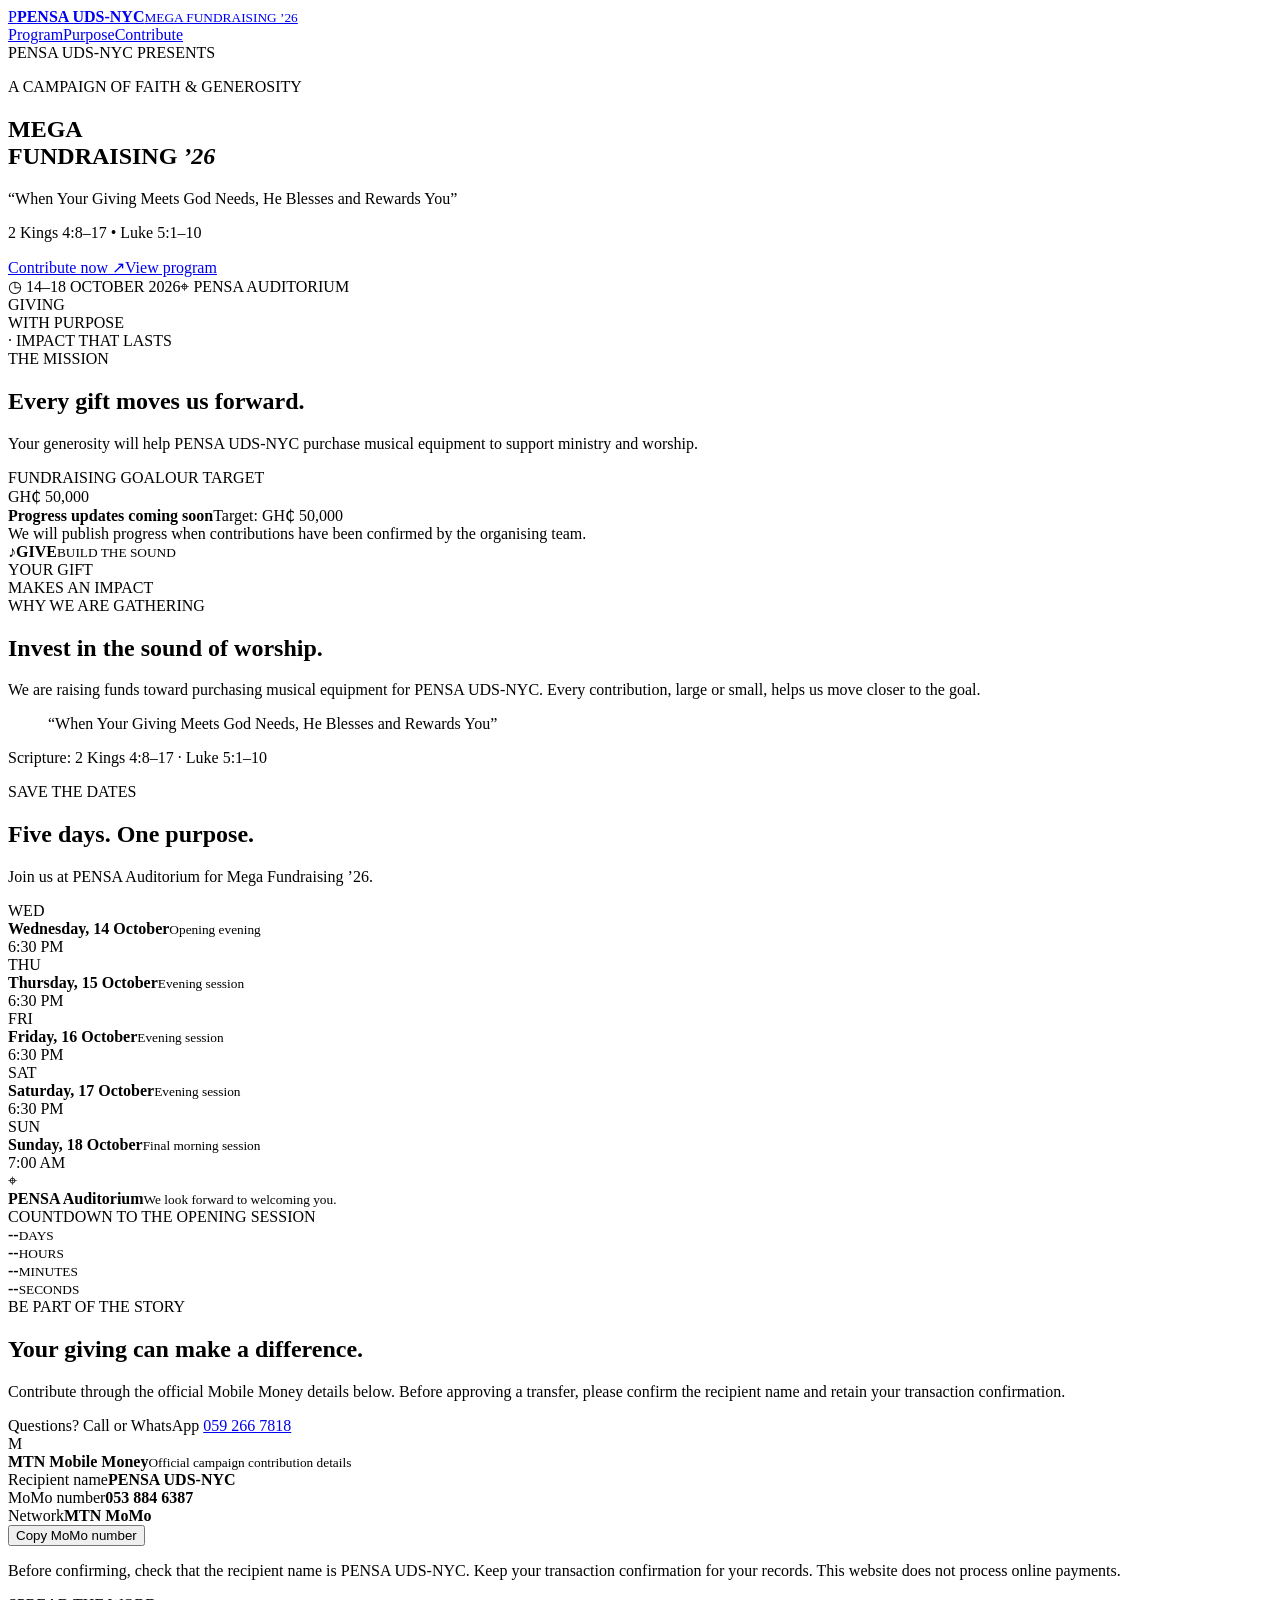
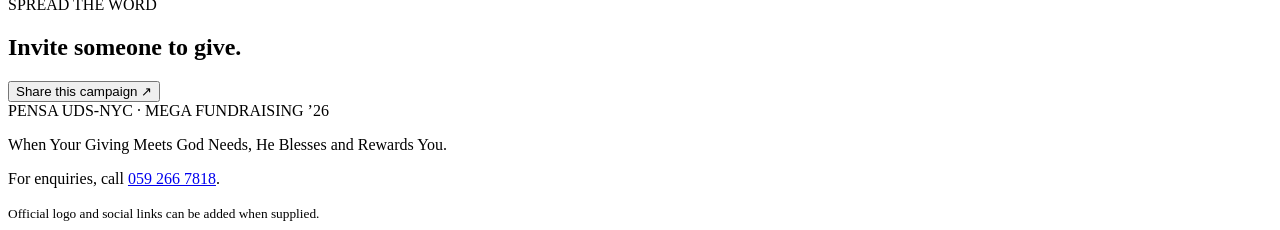
==== index.html @ 6f391c0b "Add files via upload" ====
<!doctype html>
<html lang="en">
<head>
  <meta charset="utf-8">
  <meta name="viewport" content="width=device-width, initial-scale=1">
  <meta name="theme-color" content="#071a36">
  <meta name="description" content="Support PENSA UDS-NYC Mega Fundraising ’26 to help purchase musical equipment. 14–18 October 2026 at PENSA Auditorium.">
  <meta property="og:title" content="Mega Fundraising ’26 | PENSA UDS-NYC">
  <meta property="og:description" content="When Your Giving Meets God Needs, He Blesses and Rewards You.">
  <title>Mega Fundraising ’26 | PENSA UDS-NYC</title>
  <link rel="stylesheet" href="assets/style.css">
  <script defer src="assets/script.js"></script>
</head>
<body>
<header class="site-header">
  <a class="brand" href="#top" aria-label="PENSA UDS-NYC home"><span class="brand-mark">P</span><span><strong>PENSA UDS-NYC</strong><small>MEGA FUNDRAISING ’26</small></span></a>
  <nav aria-label="Main navigation"><a href="#program">Program</a><a href="#purpose">Purpose</a><a class="nav-cta" href="#contribute">Contribute</a></nav>
</header>
<main id="top">
<section class="hero"><div class="hero-glow"></div><div class="hero-content">
  <div class="eyebrow"><span class="pulse"></span> PENSA UDS-NYC PRESENTS</div><p class="overline">A CAMPAIGN OF FAITH &amp; GENEROSITY</p>
  <h1>MEGA<br><span>FUNDRAISING</span> <em>’26</em></h1><div class="gold-rule"></div>
  <p class="theme">“When Your Giving Meets God Needs, He Blesses and Rewards You”</p>
  <p class="scripture">2 Kings 4:8–17 <span>•</span> Luke 5:1–10</p>
  <div class="hero-actions"><a class="btn btn-gold" href="#contribute">Contribute now <span>↗</span></a><a class="btn btn-outline" href="#program">View program</a></div>
  <div class="hero-meta"><span>◷ 14–18 OCTOBER 2026</span><span>⌖ PENSA AUDITORIUM</span></div>
</div><div class="hero-side-note">GIVING<br>WITH PURPOSE<br><span>·</span> IMPACT THAT LASTS</div></section>
<section class="goal-section"><div class="section-heading"><span class="section-kicker">THE MISSION</span><h2>Every gift moves us <span>forward.</span></h2><p>Your generosity will help PENSA UDS-NYC purchase musical equipment to support ministry and worship.</p></div>
<div class="goal-card"><div class="goal-top"><span>FUNDRAISING GOAL</span><span class="goal-badge">OUR TARGET</span></div><div class="goal-number">GH₵ 50,000</div><div class="progress-track"><div class="progress-fill" style="width:0%"></div></div><div class="goal-bottom"><span><strong>Progress updates coming soon</strong></span><span>Target: GH₵ 50,000</span></div><div class="goal-note">We will publish progress when contributions have been confirmed by the organising team.</div></div></section>
<section id="purpose" class="purpose-section"><div class="purpose-art"><div class="art-ring ring-one"></div><div class="art-ring ring-two"></div><div class="art-center"><span>♪</span><strong>GIVE</strong><small>BUILD THE SOUND</small></div><div class="art-caption">YOUR GIFT<br>MAKES AN IMPACT</div></div>
<div class="purpose-copy"><span class="section-kicker">WHY WE ARE GATHERING</span><h2>Invest in the sound of <span>worship.</span></h2><p>We are raising funds toward purchasing musical equipment for PENSA UDS-NYC. Every contribution, large or small, helps us move closer to the goal.</p><blockquote>“When Your Giving Meets God Needs, He Blesses and Rewards You”</blockquote><p class="scripture-dark">Scripture: 2 Kings 4:8–17 · Luke 5:1–10</p></div></section>
<section id="program" class="program-section"><div class="section-heading"><span class="section-kicker">SAVE THE DATES</span><h2>Five days. <span>One purpose.</span></h2><p>Join us at PENSA Auditorium for Mega Fundraising ’26.</p></div>
<div class="schedule">
<article class="schedule-item"><span class="day">WED</span><div><strong>Wednesday, 14 October</strong><small>Opening evening</small></div><time>6:30 PM</time></article>
<article class="schedule-item"><span class="day">THU</span><div><strong>Thursday, 15 October</strong><small>Evening session</small></div><time>6:30 PM</time></article>
<article class="schedule-item"><span class="day">FRI</span><div><strong>Friday, 16 October</strong><small>Evening session</small></div><time>6:30 PM</time></article>
<article class="schedule-item"><span class="day">SAT</span><div><strong>Saturday, 17 October</strong><small>Evening session</small></div><time>6:30 PM</time></article>
<article class="schedule-item sunday"><span class="day">SUN</span><div><strong>Sunday, 18 October</strong><small>Final morning session</small></div><time>7:00 AM</time></article></div>
<div class="venue-line"><span>⌖</span><div><strong>PENSA Auditorium</strong><small>We look forward to welcoming you.</small></div></div>
<div class="countdown" data-event="2026-10-14T18:30:00+00:00"><span class="countdown-label">COUNTDOWN TO THE OPENING SESSION</span><div class="countdown-grid"><div><strong data-days>--</strong><small>DAYS</small></div><div><strong data-hours>--</strong><small>HOURS</small></div><div><strong data-minutes>--</strong><small>MINUTES</small></div><div><strong data-seconds>--</strong><small>SECONDS</small></div></div></div>
</section>
<section id="contribute" class="contribute-section"><div class="contribute-copy"><span class="section-kicker">BE PART OF THE STORY</span><h2>Your giving can make <span>a difference.</span></h2><p>Contribute through the official Mobile Money details below. Before approving a transfer, please confirm the recipient name and retain your transaction confirmation.</p><div class="contact-chip">Questions? Call or WhatsApp <a href="https://wa.me/233592667818">059 266 7818</a></div></div>
<div class="momo-card"><div class="momo-head"><span class="momo-icon">M</span><div><strong>MTN Mobile Money</strong><small>Official campaign contribution details</small></div></div><div class="momo-row"><span>Recipient name</span><strong>PENSA UDS-NYC</strong></div><div class="momo-row"><span>MoMo number</span><strong class="momo-number">053 884 6387</strong></div><div class="momo-row"><span>Network</span><strong>MTN MoMo</strong></div><button class="btn btn-gold copy-number" data-copy="0538846387">Copy MoMo number</button><p class="momo-warning">Before confirming, check that the recipient name is PENSA UDS-NYC. Keep your transaction confirmation for your records. This website does not process online payments.</p></div></section>
<section class="share-section"><div><span class="section-kicker">SPREAD THE WORD</span><h2>Invite someone to <span>give.</span></h2></div><button class="btn btn-outline share-button" data-share>Share this campaign ↗</button></section>
</main>
<footer class="site-footer"><div class="footer-brand">PENSA UDS-NYC <span>·</span> MEGA FUNDRAISING ’26</div><p>When Your Giving Meets God Needs, He Blesses and Rewards You.</p><p class="footer-small">For enquiries, call <a href="tel:+233592667818">059 266 7818</a>.</p><small class="footer-note">Official logo and social links can be added when supplied.</small></footer>
</body></html>
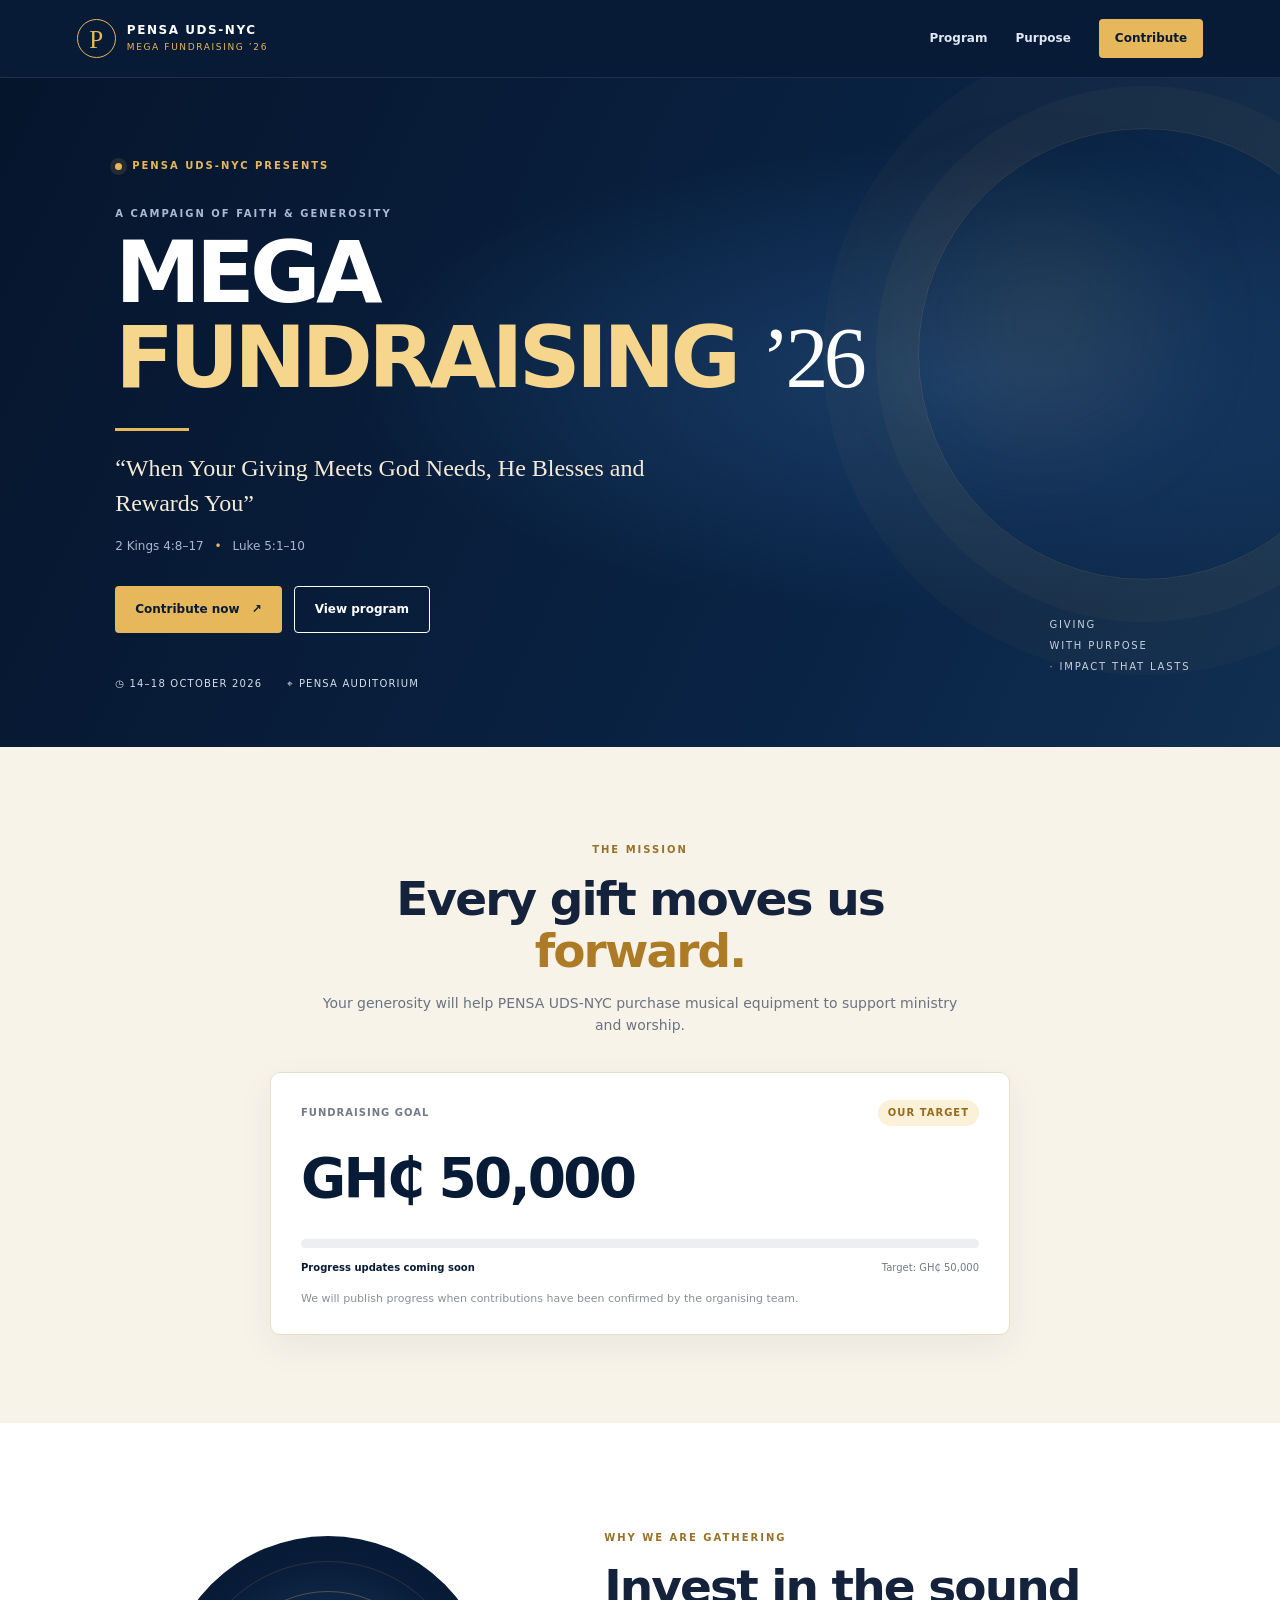
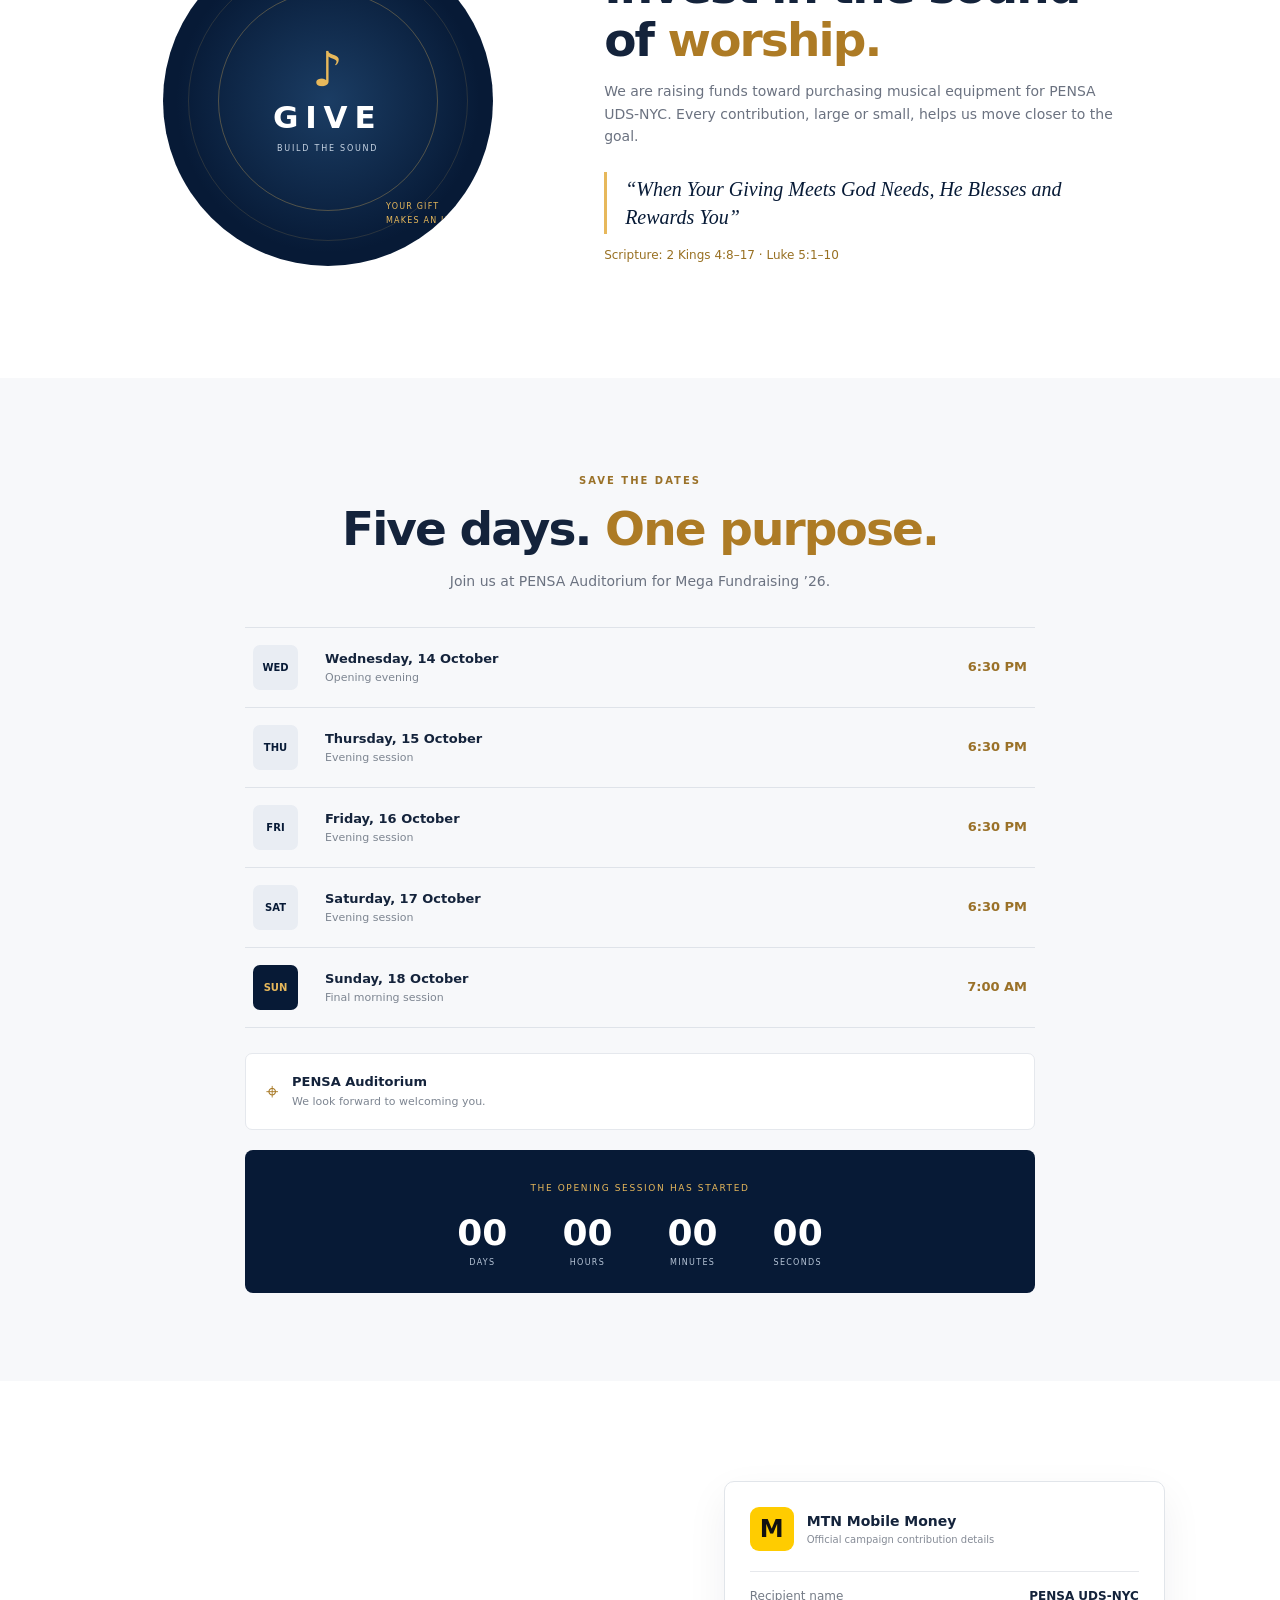
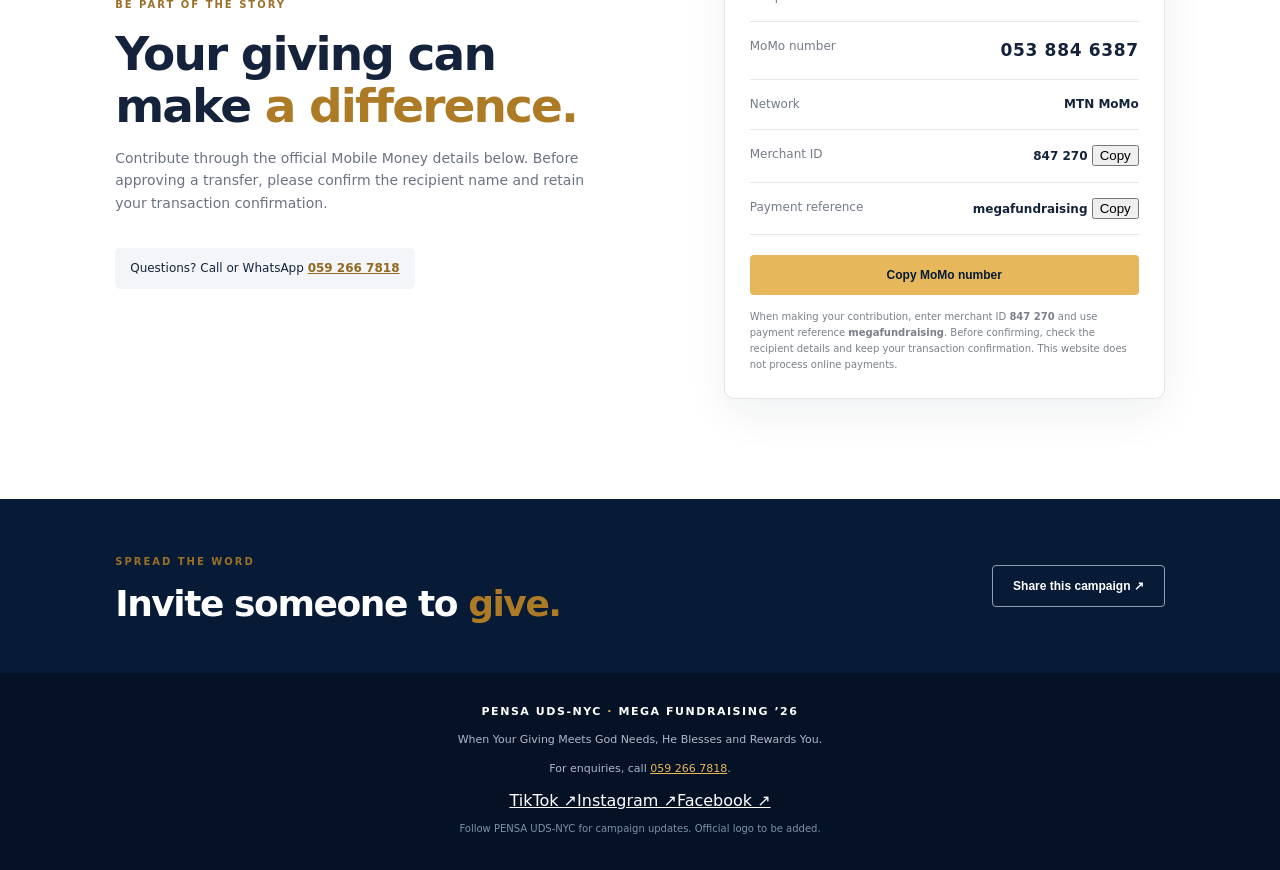
==== commit 8e0d19a0: "Duplicate footer section in index.html" ====
--- a/index.html
+++ b/index.html
@@ -40,8 +40,8 @@
 <div class="countdown" data-event="2026-10-14T18:30:00+00:00"><span class="countdown-label">COUNTDOWN TO THE OPENING SESSION</span><div class="countdown-grid"><div><strong data-days>--</strong><small>DAYS</small></div><div><strong data-hours>--</strong><small>HOURS</small></div><div><strong data-minutes>--</strong><small>MINUTES</small></div><div><strong data-seconds>--</strong><small>SECONDS</small></div></div></div>
 </section>
 <section id="contribute" class="contribute-section"><div class="contribute-copy"><span class="section-kicker">BE PART OF THE STORY</span><h2>Your giving can make <span>a difference.</span></h2><p>Contribute through the official Mobile Money details below. Before approving a transfer, please confirm the recipient name and retain your transaction confirmation.</p><div class="contact-chip">Questions? Call or WhatsApp <a href="https://wa.me/233592667818">059 266 7818</a></div></div>
-<div class="momo-card"><div class="momo-head"><span class="momo-icon">M</span><div><strong>MTN Mobile Money</strong><small>Official campaign contribution details</small></div></div><div class="momo-row"><span>Recipient name</span><strong>PENSA UDS-NYC</strong></div><div class="momo-row"><span>MoMo number</span><strong class="momo-number">053 884 6387</strong></div><div class="momo-row"><span>Network</span><strong>MTN MoMo</strong></div><button class="btn btn-gold copy-number" data-copy="0538846387">Copy MoMo number</button><p class="momo-warning">Before confirming, check that the recipient name is PENSA UDS-NYC. Keep your transaction confirmation for your records. This website does not process online payments.</p></div></section>
+<div class="momo-card"><div class="momo-head"><span class="momo-icon">M</span><div><strong>MTN Mobile Money</strong><small>Official campaign contribution details</small></div></div><div class="momo-row"><span>Recipient name</span><strong>PENSA UDS-NYC</strong></div><div class="momo-row"><span>MoMo number</span><strong class="momo-number">053 884 6387</strong></div><div class="momo-row"><span>Network</span><strong>MTN MoMo</strong></div><div class="momo-row copy-detail-row"><span>Merchant ID</span><strong>847 270 <button class="copy-detail" type="button" data-copy="847270" aria-label="Copy merchant ID">Copy</button></strong></div><div class="momo-row copy-detail-row"><span>Payment reference</span><strong>megafundraising <button class="copy-detail" type="button" data-copy="megafundraising" aria-label="Copy payment reference">Copy</button></strong></div><button class="btn btn-gold copy-number" data-copy="0538846387">Copy MoMo number</button><p class="momo-warning">When making your contribution, enter merchant ID <strong>847 270</strong> and use payment reference <strong>megafundraising</strong>. Before confirming, check the recipient details and keep your transaction confirmation. This website does not process online payments.</p></div></section>
 <section class="share-section"><div><span class="section-kicker">SPREAD THE WORD</span><h2>Invite someone to <span>give.</span></h2></div><button class="btn btn-outline share-button" data-share>Share this campaign ↗</button></section>
 </main>
-<footer class="site-footer"><div class="footer-brand">PENSA UDS-NYC <span>·</span> MEGA FUNDRAISING ’26</div><p>When Your Giving Meets God Needs, He Blesses and Rewards You.</p><p class="footer-small">For enquiries, call <a href="tel:+233592667818">059 266 7818</a>.</p><small class="footer-note">Official logo and social links can be added when supplied.</small></footer>
+<footer class="site-footer"><div class="footer-brand">PENSA UDS-NYC <span>·</span> MEGA FUNDRAISING ’26</div><p>When Your Giving Meets God Needs, He Blesses and Rewards You.</p><p class="footer-small">For enquiries, call <a href="tel:+233592667818">059 266 7818</a>.</p><div class="social-links" aria-label="PENSA UDS-NYC social media"><a href="https://www.tiktok.com/@pensa_uds_nyc?is_from_webapp=1&amp;sender_device=pc" target="_blank" rel="noopener noreferrer">TikTok ↗</a><a href="https://www.instagram.com/pensa_uds_nyc/?hl=en" target="_blank" rel="noopener noreferrer">Instagram ↗</a><a href="https://web.facebook.com/?_rdc=1&amp;_rdr#" target="_blank" rel="noopener noreferrer">Facebook ↗</a></div><small class="footer-note">Follow PENSA UDS-NYC for campaign updates. Official logo to be added.</small></footer>
 </body></html>
--- a/assets/style.css
+++ b/assets/style.css
@@ -0,0 +1 @@
+:root{--navy:#071a36;--navy2:#0b2850;--gold:#e7b85b;--gold2:#f6d58c;--cream:#f7f3e9;--ink:#14233b;--muted:#667085;--line:#e6e8ec;--white:#fff}*{box-sizing:border-box}html{scroll-behavior:smooth;scroll-padding-top:90px}body{margin:0;background:#fff;color:var(--ink);font-family:Inter,ui-sans-serif,system-ui,-apple-system,BlinkMacSystemFont,"Segoe UI",sans-serif;line-height:1.6}a{color:inherit}.site-header{height:78px;display:flex;align-items:center;justify-content:space-between;padding:0 clamp(20px,6vw,88px);background:var(--navy);color:#fff;position:sticky;top:0;z-index:10;border-bottom:1px solid #ffffff19}.brand{display:flex;align-items:center;gap:11px;text-decoration:none}.brand-mark{width:39px;height:39px;border:1px solid var(--gold);border-radius:50%;display:grid;place-items:center;color:var(--gold);font-family:Georgia,serif;font-size:25px}.brand strong,.brand small{display:block;line-height:1.25}.brand strong{font-size:12px;letter-spacing:.13em}.brand small{font-size:9px;color:var(--gold);letter-spacing:.18em;margin-top:4px}.site-header nav{display:flex;gap:28px;align-items:center;font-size:12px;font-weight:700}.site-header nav a{text-decoration:none;color:#dfe7f3}.site-header nav a:hover{color:var(--gold)}.site-header .nav-cta{background:var(--gold);color:var(--navy);padding:10px 16px;border-radius:4px}.hero{position:relative;overflow:hidden;min-height:600px;background:radial-gradient(ellipse at 75% 45%,#193d67 0%,transparent 45%),linear-gradient(115deg,#06152c,#0a2446 70%,#102f51);color:#fff;padding:80px clamp(22px,9vw,135px) 55px;display:flex;align-items:center}.hero:after{content:"";position:absolute;right:-90px;top:50px;width:450px;height:450px;border:1px solid #e7b85b27;border-radius:50%;box-shadow:0 0 0 42px #e7b85b09,0 0 0 95px #e7b85b07;pointer-events:none}.hero-glow{position:absolute;right:10%;top:20%;width:220px;height:220px;background:#d5a34d17;filter:blur(60px);border-radius:50%}.hero-content{max-width:750px;position:relative;z-index:1}.eyebrow,.overline,.section-kicker{font-size:10px;letter-spacing:.2em;font-weight:800}.eyebrow{color:var(--gold);display:flex;align-items:center;gap:10px}.pulse{width:7px;height:7px;border-radius:50%;background:var(--gold);box-shadow:0 0 0 5px #e7b85b20}.overline{color:#a9bbd2;margin:32px 0 8px}.hero h1{font-size:clamp(42px,7vw,86px);line-height:.99;letter-spacing:-.055em;margin:0;font-weight:900}.hero h1 span{color:var(--gold2)}.hero h1 em{font-style:normal;font-family:Georgia,serif;font-weight:400;color:#fff}.gold-rule{height:3px;width:74px;background:var(--gold);margin:27px 0 20px}.theme{max-width:610px;font-family:Georgia,serif;font-size:clamp(18px,2.2vw,24px);line-height:1.45;color:#f4ead5;margin:0}.scripture{color:#a8b8cd;font-size:12px;margin:16px 0 0}.scripture span{color:var(--gold);padding:0 7px}.hero-actions{display:flex;gap:12px;margin-top:30px;flex-wrap:wrap}.btn{border:0;display:inline-flex;justify-content:center;align-items:center;gap:12px;text-decoration:none;padding:13px 20px;border-radius:4px;font-weight:800;font-size:12px;cursor:pointer;transition:transform .2s,background .2s}.btn:hover{transform:translateY(-2px)}.btn-gold{background:var(--gold);color:var(--navy)}.btn-gold:hover{background:var(--gold2)}.btn-outline{background:transparent;color:inherit;border:1px solid currentColor}.hero-meta{display:flex;gap:25px;flex-wrap:wrap;margin-top:43px;font-size:10px;letter-spacing:.12em;color:#d5deea}.hero-side-note{position:absolute;right:7%;bottom:70px;z-index:1;font-size:10px;letter-spacing:.18em;line-height:2.1;color:#c8d2df}.hero-side-note span{color:var(--gold)}.goal-section,.program-section{padding:88px clamp(22px,9vw,135px);background:var(--cream)}.section-heading{text-align:center;max-width:640px;margin:0 auto 35px}.section-kicker{color:#9a7128}.section-heading h2,.purpose-copy h2,.contribute-copy h2,.share-section h2{font-size:clamp(30px,4vw,47px);line-height:1.12;letter-spacing:-.04em;margin:12px 0}.section-heading h2 span,.purpose-copy h2 span,.contribute-copy h2 span,.share-section h2 span{color:#ad7b25}.section-heading p,.purpose-copy p,.contribute-copy p{color:#6b7280;font-size:14px}.goal-card{max-width:740px;margin:auto;background:#fff;border:1px solid #e8dfcb;border-radius:10px;padding:27px 30px;box-shadow:0 12px 35px #192b4610}.goal-top,.goal-bottom{display:flex;align-items:center;justify-content:space-between;gap:10px;font-size:10px;font-weight:800;letter-spacing:.1em;color:#747b86}.goal-badge{background:#fbf1d9;color:#956b1e;border-radius:30px;padding:5px 10px}.goal-number{font-size:clamp(35px,5vw,55px);font-weight:900;letter-spacing:-.05em;color:var(--navy);margin:8px 0 17px}.progress-track{height:9px;background:#edeef1;border-radius:20px;overflow:hidden}.progress-fill{height:100%;background:linear-gradient(90deg,#b17d28,#f0cb78);border-radius:20px}.goal-bottom{margin-top:12px;letter-spacing:0;font-weight:500}.goal-bottom strong{color:var(--navy)}.goal-note{font-size:11px;color:#8a8f98;margin-top:14px}.purpose-section{padding:100px clamp(22px,12vw,170px);display:grid;grid-template-columns:minmax(230px,.8fr) 1.2fr;gap:clamp(45px,8vw,120px);align-items:center}.purpose-art{height:330px;max-width:330px;width:100%;margin:auto;position:relative;border-radius:50%;background:radial-gradient(circle,#1b3d64,#071a36 65%);display:grid;place-items:center;color:#fff;overflow:hidden}.art-ring{position:absolute;border:1px solid #e7b85b50;border-radius:50%;width:220px;height:220px}.ring-two{width:280px;height:280px;border-color:#e7b85b25}.art-center{display:flex;align-items:center;flex-direction:column;z-index:1}.art-center span{font-size:48px;color:var(--gold);line-height:1}.art-center strong{font-size:31px;letter-spacing:.22em}.art-center small{font-size:8px;letter-spacing:.22em;color:#c8d5e4}.art-caption{position:absolute;right:15px;bottom:37px;font-size:8px;letter-spacing:.15em;line-height:1.8;color:var(--gold)}.purpose-copy blockquote{margin:25px 0 10px;border-left:3px solid var(--gold);padding:3px 0 3px 18px;font:italic 20px/1.4 Georgia,serif;color:var(--navy)}.scripture-dark{font-size:12px!important;color:#987022!important}.program-section{background:#f7f8fa}.schedule{max-width:790px;margin:auto;border-top:1px solid #dfe3e9}.schedule-item{display:grid;grid-template-columns:55px 1fr auto;gap:17px;align-items:center;padding:17px 8px;border-bottom:1px solid #dfe3e9}.day{display:grid;place-items:center;width:45px;height:45px;border-radius:7px;background:#e9edf3;color:var(--navy);font-size:10px;font-weight:900}.schedule-item strong,.schedule-item small{display:block}.schedule-item strong{font-size:13px}.schedule-item small{font-size:11px;color:#7d8591}.schedule-item time{font-size:13px;font-weight:800;color:#9a7128}.schedule-item.sunday .day{background:var(--navy);color:var(--gold)}.venue-line{max-width:790px;margin:25px auto 0;padding:18px 20px;background:#fff;border:1px solid #e5e8ed;border-radius:7px;display:flex;align-items:center;gap:14px}.venue-line>span{font-size:22px;color:#a77824}.venue-line strong,.venue-line small{display:block}.venue-line strong{font-size:13px}.venue-line small{font-size:11px;color:#7d8591}.countdown{max-width:790px;margin:20px auto 0;background:var(--navy);color:#fff;border-radius:8px;padding:23px;text-align:center}.countdown>span{font-size:9px;letter-spacing:.18em;color:var(--gold)}.countdown-grid{display:flex;justify-content:center;gap:clamp(16px,5vw,55px);margin-top:12px}.countdown-grid div{display:flex;flex-direction:column}.countdown-grid strong{font-size:clamp(23px,4vw,36px);line-height:1.3;font-variant-numeric:tabular-nums}.countdown-grid small{font-size:8px;letter-spacing:.16em;color:#b6c4d6}.contribute-section{padding:100px clamp(22px,9vw,135px);display:grid;grid-template-columns:1fr minmax(290px,.85fr);gap:clamp(35px,7vw,100px);align-items:center}.contribute-copy{max-width:500px}.contact-chip{display:inline-block;margin-top:20px;background:#f3f5f8;padding:11px 15px;border-radius:5px;font-size:12px}.contact-chip a{font-weight:800;color:#92691f}.momo-card{border:1px solid #e1e5ea;border-radius:10px;padding:25px;background:#fff;box-shadow:0 15px 40px #0d1e3510}.momo-head{display:flex;align-items:center;gap:13px;padding-bottom:20px;border-bottom:1px solid var(--line)}.momo-icon{width:44px;height:44px;border-radius:9px;background:#ffcc00;color:#111;display:grid;place-items:center;font-weight:900;font-size:24px}.momo-head strong,.momo-head small{display:block}.momo-head strong{font-size:14px}.momo-head small{font-size:10px;color:#858b96}.momo-row{display:flex;justify-content:space-between;gap:10px;padding:15px 0;border-bottom:1px solid var(--line);font-size:12px}.momo-row span{color:#747b86}.momo-row strong{text-align:right}.momo-number{font-size:17px;letter-spacing:.04em}.copy-number{width:100%;margin-top:20px}.momo-warning{font-size:10px;line-height:1.6;color:#7a808a;margin:14px 0 0}.share-section{background:#071a36;color:#fff;padding:48px clamp(22px,9vw,135px);display:flex;align-items:center;justify-content:space-between;gap:20px}.share-section h2{font-size:clamp(25px,3vw,36px);margin-bottom:0}.share-section .btn-outline{border-color:#8ea0b7}.site-footer{background:#051226;color:#fff;padding:30px 22px;text-align:center}.footer-brand{font-size:11px;letter-spacing:.14em;font-weight:900}.footer-brand span{color:var(--gold)}.site-footer p{font-size:11px;color:#aebacc}.footer-small a{color:var(--gold)}.footer-note{color:#8190a6;font-size:10px}@media(max-width:760px){.site-header{height:70px;padding:0 17px}.site-header nav{gap:12px}.site-header nav a{font-size:10px}.site-header nav a:not(.nav-cta){display:none}.hero{min-height:600px;padding-top:65px;padding-bottom:40px}.hero-side-note{display:none}.hero h1{font-size:clamp(43px,11vw,72px)}.hero-meta{gap:12px;flex-direction:column;margin-top:30px}.goal-section,.program-section{padding:65px 20px}.goal-card{padding:22px 18px}.purpose-section{padding:70px 24px;grid-template-columns:1fr;gap:45px}.purpose-art{height:280px;max-width:280px}.art-ring{width:190px;height:190px}.ring-two{width:240px;height:240px}.contribute-section{padding:70px 20px;grid-template-columns:1fr;gap:35px}.share-section{padding:38px 22px;align-items:flex-start;flex-direction:column}.schedule-item{grid-template-columns:43px 1fr auto;gap:10px;padding:15px 0}.day{width:38px;height:38px}.schedule-item strong{font-size:11px}.schedule-item small{font-size:10px}.schedule-item time{font-size:11px}.countdown{padding:20px 10px}.countdown-grid{gap:18px}.countdown-grid strong{font-size:24px}}
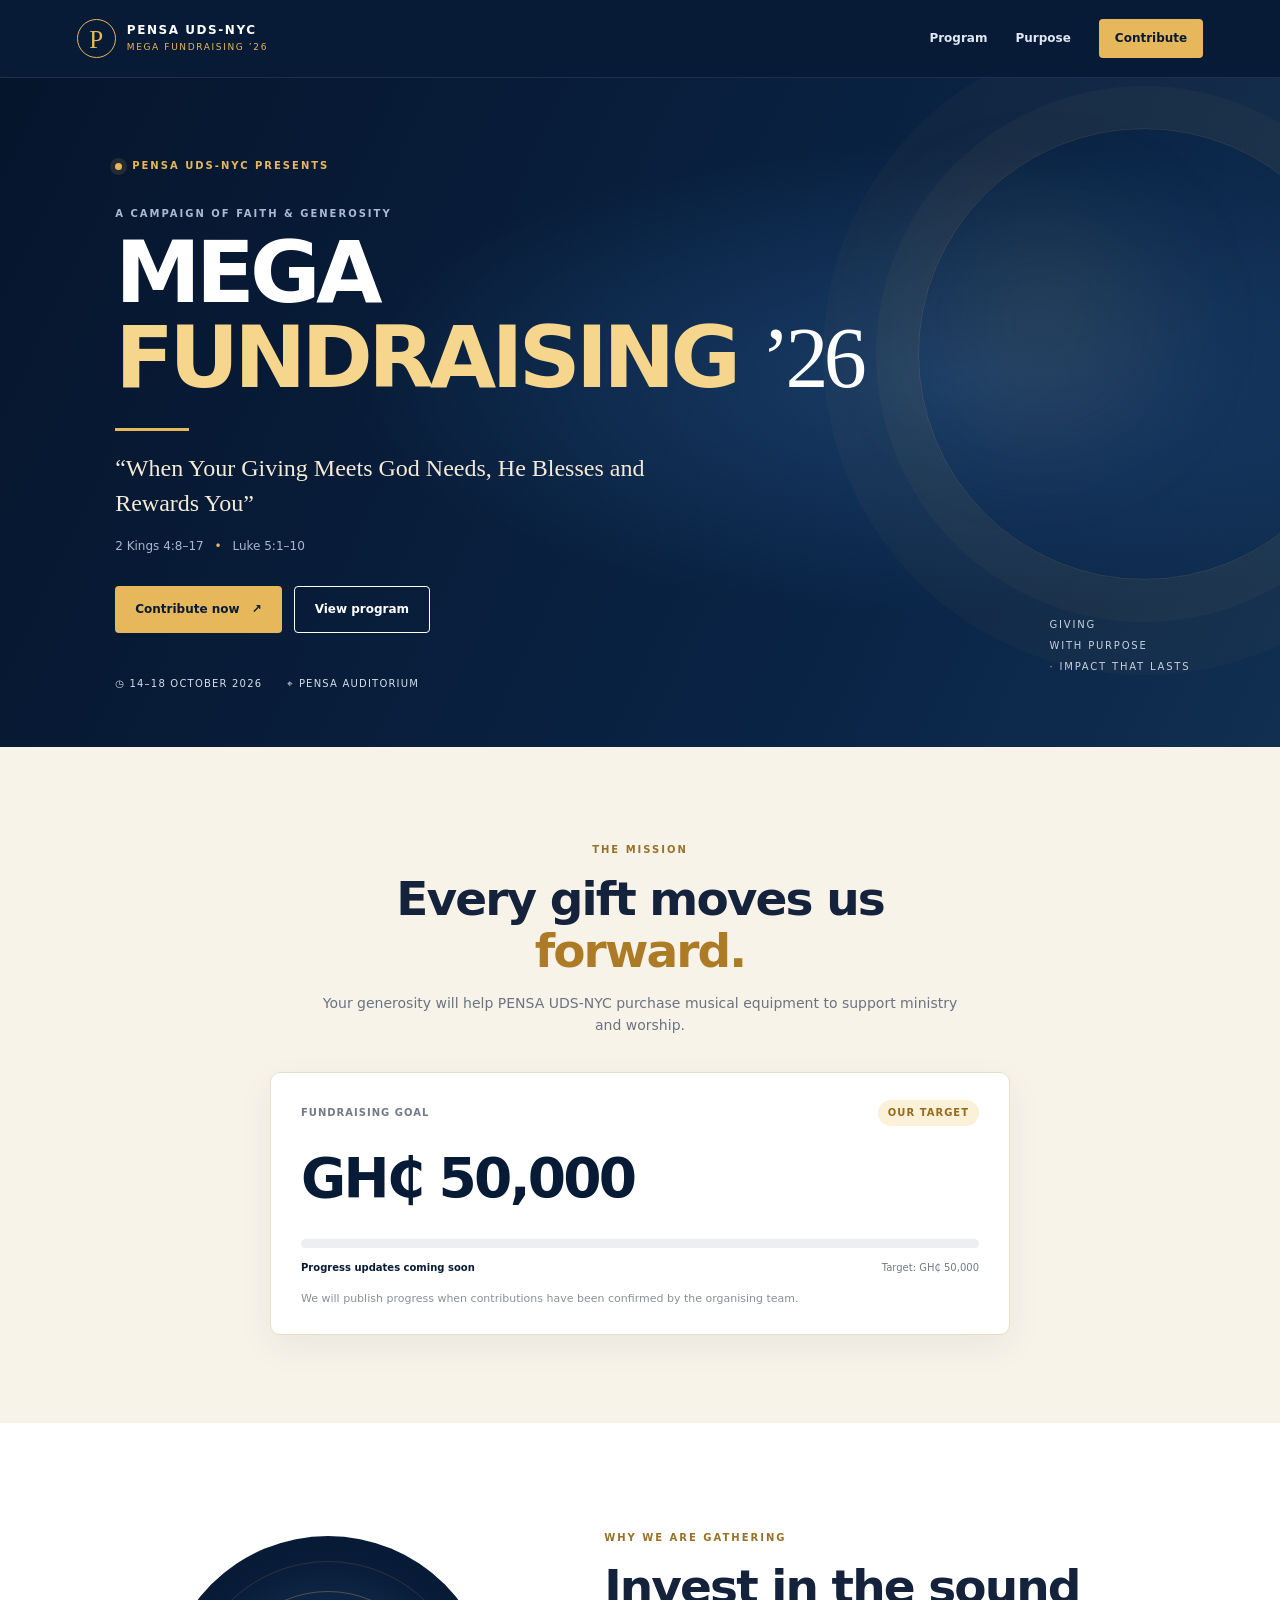
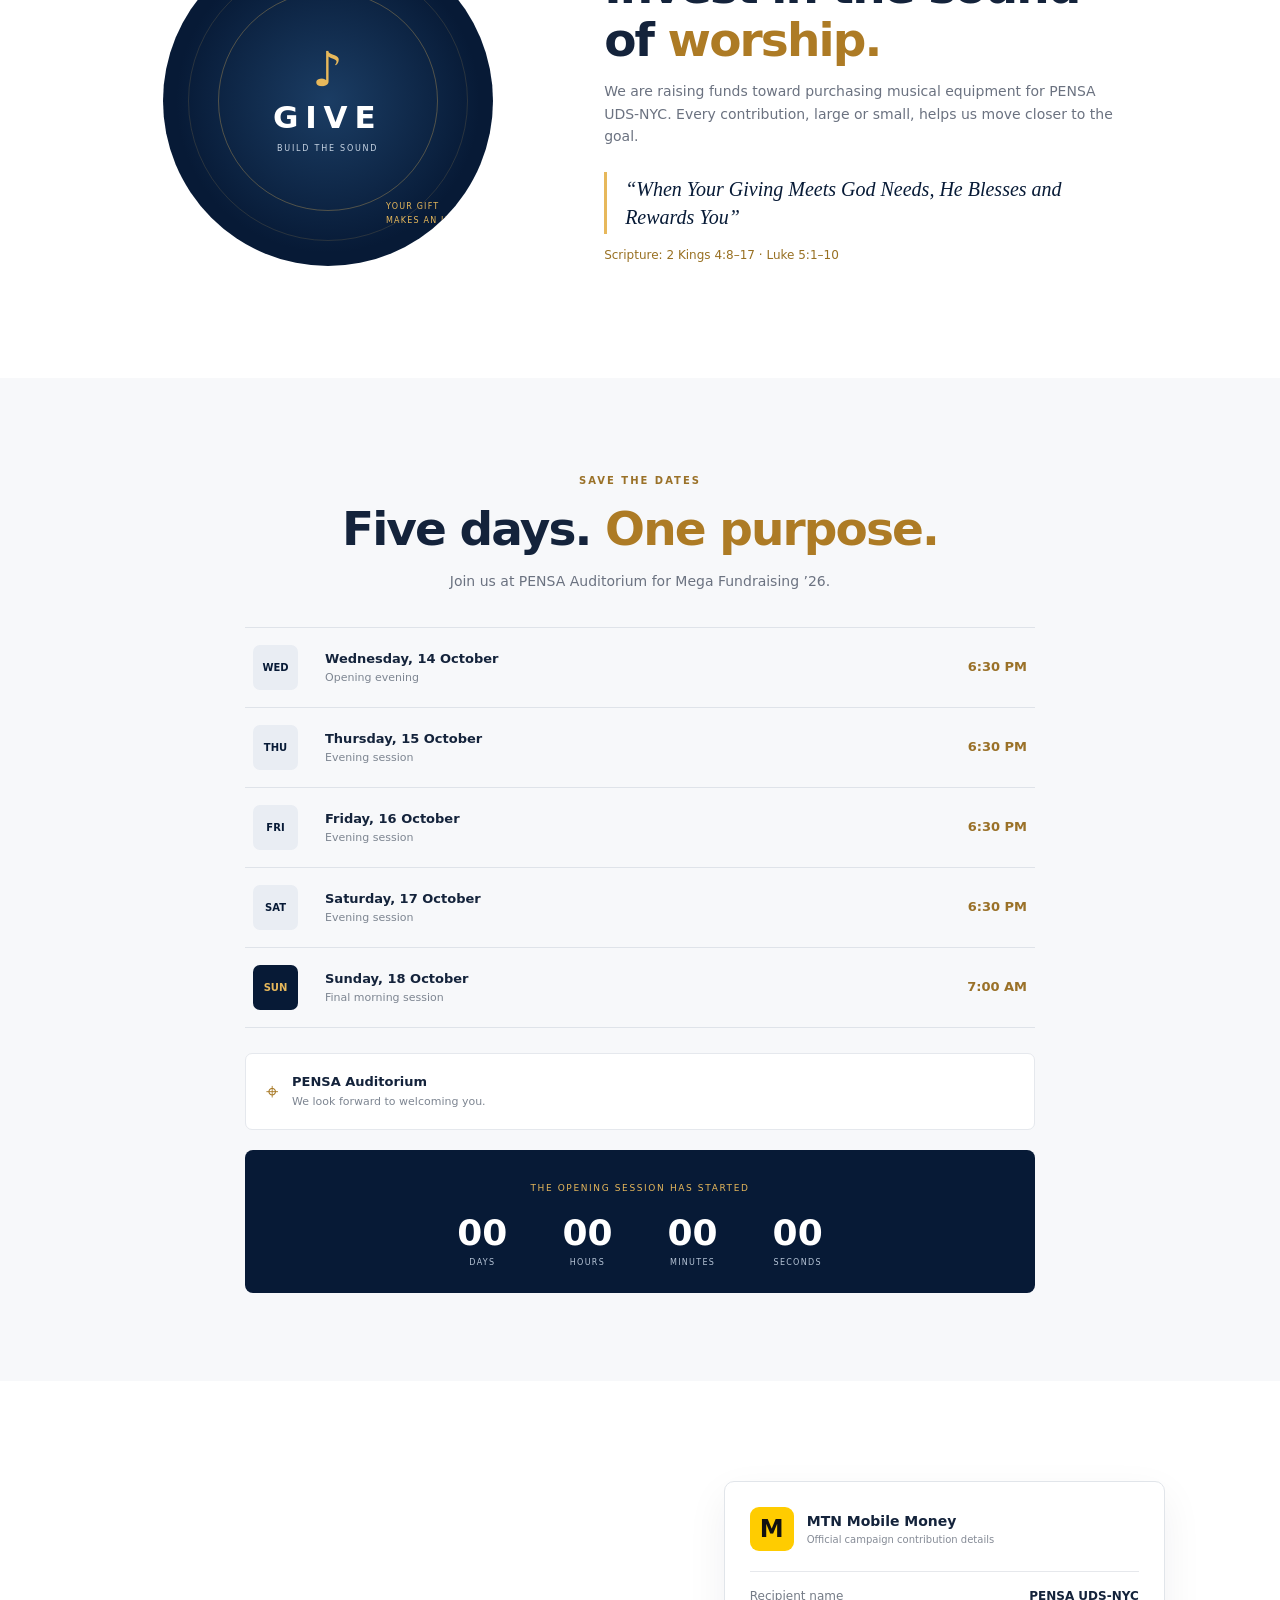
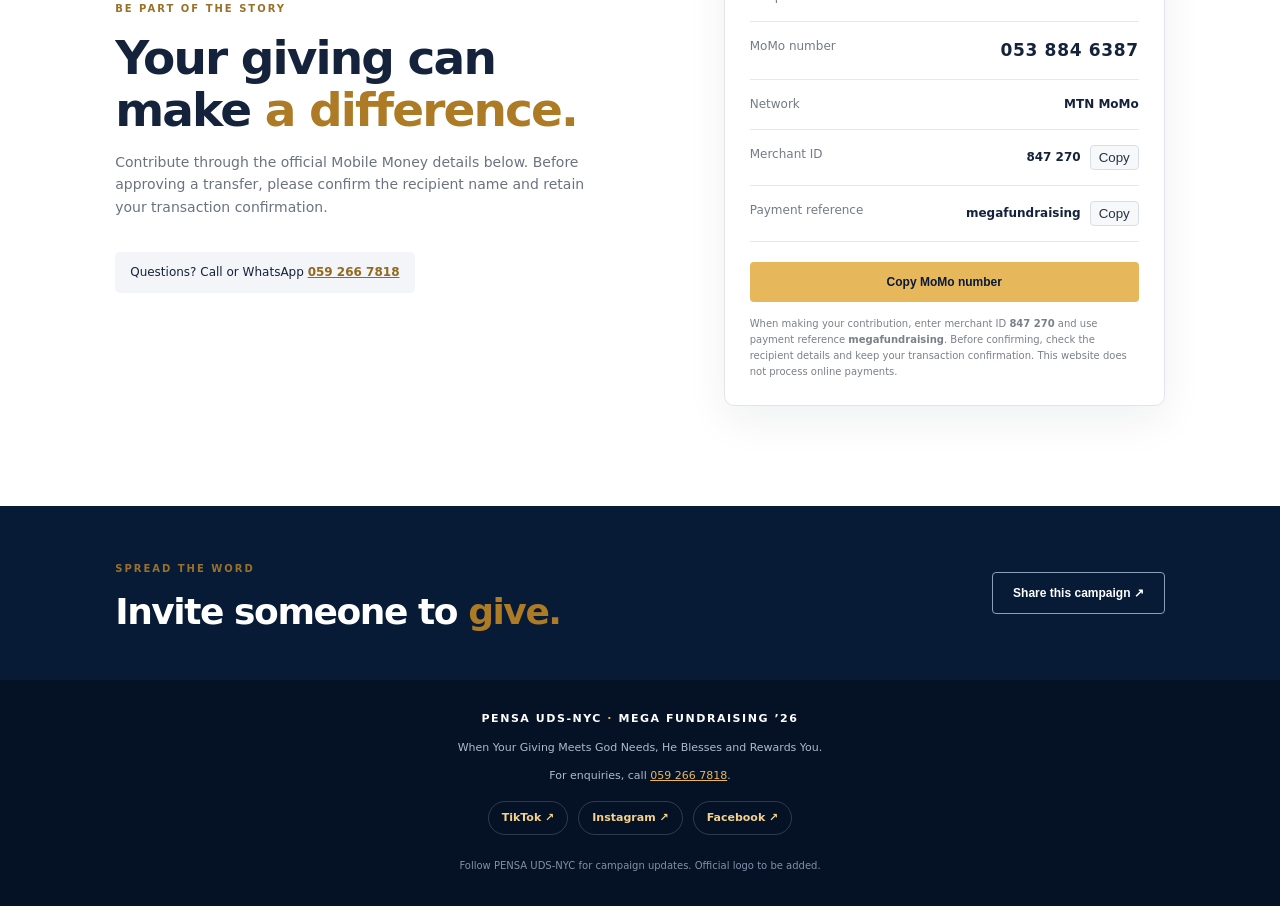
==== commit 7d1337b5: "Fix typo in og:description meta tag" ====
--- a/index.html
+++ b/index.html
@@ -6,7 +6,7 @@
   <meta name="theme-color" content="#071a36">
   <meta name="description" content="Support PENSA UDS-NYC Mega Fundraising ’26 to help purchase musical equipment. 14–18 October 2026 at PENSA Auditorium.">
   <meta property="og:title" content="Mega Fundraising ’26 | PENSA UDS-NYC">
-  <meta property="og:description" content="When Your Giving Meets God Needs, He Blesses and Rewards You.">
+  <meta property="og:description" content="When Your Giving Meets God's Needs, He Blesses and Rewards You.">
   <title>Mega Fundraising ’26 | PENSA UDS-NYC</title>
   <link rel="stylesheet" href="assets/style.css">
   <script defer src="assets/script.js"></script>
--- a/assets/style.css
+++ b/assets/style.css
@@ -1 +1 @@
-:root{--navy:#071a36;--navy2:#0b2850;--gold:#e7b85b;--gold2:#f6d58c;--cream:#f7f3e9;--ink:#14233b;--muted:#667085;--line:#e6e8ec;--white:#fff}*{box-sizing:border-box}html{scroll-behavior:smooth;scroll-padding-top:90px}body{margin:0;background:#fff;color:var(--ink);font-family:Inter,ui-sans-serif,system-ui,-apple-system,BlinkMacSystemFont,"Segoe UI",sans-serif;line-height:1.6}a{color:inherit}.site-header{height:78px;display:flex;align-items:center;justify-content:space-between;padding:0 clamp(20px,6vw,88px);background:var(--navy);color:#fff;position:sticky;top:0;z-index:10;border-bottom:1px solid #ffffff19}.brand{display:flex;align-items:center;gap:11px;text-decoration:none}.brand-mark{width:39px;height:39px;border:1px solid var(--gold);border-radius:50%;display:grid;place-items:center;color:var(--gold);font-family:Georgia,serif;font-size:25px}.brand strong,.brand small{display:block;line-height:1.25}.brand strong{font-size:12px;letter-spacing:.13em}.brand small{font-size:9px;color:var(--gold);letter-spacing:.18em;margin-top:4px}.site-header nav{display:flex;gap:28px;align-items:center;font-size:12px;font-weight:700}.site-header nav a{text-decoration:none;color:#dfe7f3}.site-header nav a:hover{color:var(--gold)}.site-header .nav-cta{background:var(--gold);color:var(--navy);padding:10px 16px;border-radius:4px}.hero{position:relative;overflow:hidden;min-height:600px;background:radial-gradient(ellipse at 75% 45%,#193d67 0%,transparent 45%),linear-gradient(115deg,#06152c,#0a2446 70%,#102f51);color:#fff;padding:80px clamp(22px,9vw,135px) 55px;display:flex;align-items:center}.hero:after{content:"";position:absolute;right:-90px;top:50px;width:450px;height:450px;border:1px solid #e7b85b27;border-radius:50%;box-shadow:0 0 0 42px #e7b85b09,0 0 0 95px #e7b85b07;pointer-events:none}.hero-glow{position:absolute;right:10%;top:20%;width:220px;height:220px;background:#d5a34d17;filter:blur(60px);border-radius:50%}.hero-content{max-width:750px;position:relative;z-index:1}.eyebrow,.overline,.section-kicker{font-size:10px;letter-spacing:.2em;font-weight:800}.eyebrow{color:var(--gold);display:flex;align-items:center;gap:10px}.pulse{width:7px;height:7px;border-radius:50%;background:var(--gold);box-shadow:0 0 0 5px #e7b85b20}.overline{color:#a9bbd2;margin:32px 0 8px}.hero h1{font-size:clamp(42px,7vw,86px);line-height:.99;letter-spacing:-.055em;margin:0;font-weight:900}.hero h1 span{color:var(--gold2)}.hero h1 em{font-style:normal;font-family:Georgia,serif;font-weight:400;color:#fff}.gold-rule{height:3px;width:74px;background:var(--gold);margin:27px 0 20px}.theme{max-width:610px;font-family:Georgia,serif;font-size:clamp(18px,2.2vw,24px);line-height:1.45;color:#f4ead5;margin:0}.scripture{color:#a8b8cd;font-size:12px;margin:16px 0 0}.scripture span{color:var(--gold);padding:0 7px}.hero-actions{display:flex;gap:12px;margin-top:30px;flex-wrap:wrap}.btn{border:0;display:inline-flex;justify-content:center;align-items:center;gap:12px;text-decoration:none;padding:13px 20px;border-radius:4px;font-weight:800;font-size:12px;cursor:pointer;transition:transform .2s,background .2s}.btn:hover{transform:translateY(-2px)}.btn-gold{background:var(--gold);color:var(--navy)}.btn-gold:hover{background:var(--gold2)}.btn-outline{background:transparent;color:inherit;border:1px solid currentColor}.hero-meta{display:flex;gap:25px;flex-wrap:wrap;margin-top:43px;font-size:10px;letter-spacing:.12em;color:#d5deea}.hero-side-note{position:absolute;right:7%;bottom:70px;z-index:1;font-size:10px;letter-spacing:.18em;line-height:2.1;color:#c8d2df}.hero-side-note span{color:var(--gold)}.goal-section,.program-section{padding:88px clamp(22px,9vw,135px);background:var(--cream)}.section-heading{text-align:center;max-width:640px;margin:0 auto 35px}.section-kicker{color:#9a7128}.section-heading h2,.purpose-copy h2,.contribute-copy h2,.share-section h2{font-size:clamp(30px,4vw,47px);line-height:1.12;letter-spacing:-.04em;margin:12px 0}.section-heading h2 span,.purpose-copy h2 span,.contribute-copy h2 span,.share-section h2 span{color:#ad7b25}.section-heading p,.purpose-copy p,.contribute-copy p{color:#6b7280;font-size:14px}.goal-card{max-width:740px;margin:auto;background:#fff;border:1px solid #e8dfcb;border-radius:10px;padding:27px 30px;box-shadow:0 12px 35px #192b4610}.goal-top,.goal-bottom{display:flex;align-items:center;justify-content:space-between;gap:10px;font-size:10px;font-weight:800;letter-spacing:.1em;color:#747b86}.goal-badge{background:#fbf1d9;color:#956b1e;border-radius:30px;padding:5px 10px}.goal-number{font-size:clamp(35px,5vw,55px);font-weight:900;letter-spacing:-.05em;color:var(--navy);margin:8px 0 17px}.progress-track{height:9px;background:#edeef1;border-radius:20px;overflow:hidden}.progress-fill{height:100%;background:linear-gradient(90deg,#b17d28,#f0cb78);border-radius:20px}.goal-bottom{margin-top:12px;letter-spacing:0;font-weight:500}.goal-bottom strong{color:var(--navy)}.goal-note{font-size:11px;color:#8a8f98;margin-top:14px}.purpose-section{padding:100px clamp(22px,12vw,170px);display:grid;grid-template-columns:minmax(230px,.8fr) 1.2fr;gap:clamp(45px,8vw,120px);align-items:center}.purpose-art{height:330px;max-width:330px;width:100%;margin:auto;position:relative;border-radius:50%;background:radial-gradient(circle,#1b3d64,#071a36 65%);display:grid;place-items:center;color:#fff;overflow:hidden}.art-ring{position:absolute;border:1px solid #e7b85b50;border-radius:50%;width:220px;height:220px}.ring-two{width:280px;height:280px;border-color:#e7b85b25}.art-center{display:flex;align-items:center;flex-direction:column;z-index:1}.art-center span{font-size:48px;color:var(--gold);line-height:1}.art-center strong{font-size:31px;letter-spacing:.22em}.art-center small{font-size:8px;letter-spacing:.22em;color:#c8d5e4}.art-caption{position:absolute;right:15px;bottom:37px;font-size:8px;letter-spacing:.15em;line-height:1.8;color:var(--gold)}.purpose-copy blockquote{margin:25px 0 10px;border-left:3px solid var(--gold);padding:3px 0 3px 18px;font:italic 20px/1.4 Georgia,serif;color:var(--navy)}.scripture-dark{font-size:12px!important;color:#987022!important}.program-section{background:#f7f8fa}.schedule{max-width:790px;margin:auto;border-top:1px solid #dfe3e9}.schedule-item{display:grid;grid-template-columns:55px 1fr auto;gap:17px;align-items:center;padding:17px 8px;border-bottom:1px solid #dfe3e9}.day{display:grid;place-items:center;width:45px;height:45px;border-radius:7px;background:#e9edf3;color:var(--navy);font-size:10px;font-weight:900}.schedule-item strong,.schedule-item small{display:block}.schedule-item strong{font-size:13px}.schedule-item small{font-size:11px;color:#7d8591}.schedule-item time{font-size:13px;font-weight:800;color:#9a7128}.schedule-item.sunday .day{background:var(--navy);color:var(--gold)}.venue-line{max-width:790px;margin:25px auto 0;padding:18px 20px;background:#fff;border:1px solid #e5e8ed;border-radius:7px;display:flex;align-items:center;gap:14px}.venue-line>span{font-size:22px;color:#a77824}.venue-line strong,.venue-line small{display:block}.venue-line strong{font-size:13px}.venue-line small{font-size:11px;color:#7d8591}.countdown{max-width:790px;margin:20px auto 0;background:var(--navy);color:#fff;border-radius:8px;padding:23px;text-align:center}.countdown>span{font-size:9px;letter-spacing:.18em;color:var(--gold)}.countdown-grid{display:flex;justify-content:center;gap:clamp(16px,5vw,55px);margin-top:12px}.countdown-grid div{display:flex;flex-direction:column}.countdown-grid strong{font-size:clamp(23px,4vw,36px);line-height:1.3;font-variant-numeric:tabular-nums}.countdown-grid small{font-size:8px;letter-spacing:.16em;color:#b6c4d6}.contribute-section{padding:100px clamp(22px,9vw,135px);display:grid;grid-template-columns:1fr minmax(290px,.85fr);gap:clamp(35px,7vw,100px);align-items:center}.contribute-copy{max-width:500px}.contact-chip{display:inline-block;margin-top:20px;background:#f3f5f8;padding:11px 15px;border-radius:5px;font-size:12px}.contact-chip a{font-weight:800;color:#92691f}.momo-card{border:1px solid #e1e5ea;border-radius:10px;padding:25px;background:#fff;box-shadow:0 15px 40px #0d1e3510}.momo-head{display:flex;align-items:center;gap:13px;padding-bottom:20px;border-bottom:1px solid var(--line)}.momo-icon{width:44px;height:44px;border-radius:9px;background:#ffcc00;color:#111;display:grid;place-items:center;font-weight:900;font-size:24px}.momo-head strong,.momo-head small{display:block}.momo-head strong{font-size:14px}.momo-head small{font-size:10px;color:#858b96}.momo-row{display:flex;justify-content:space-between;gap:10px;padding:15px 0;border-bottom:1px solid var(--line);font-size:12px}.momo-row span{color:#747b86}.momo-row strong{text-align:right}.momo-number{font-size:17px;letter-spacing:.04em}.copy-number{width:100%;margin-top:20px}.momo-warning{font-size:10px;line-height:1.6;color:#7a808a;margin:14px 0 0}.share-section{background:#071a36;color:#fff;padding:48px clamp(22px,9vw,135px);display:flex;align-items:center;justify-content:space-between;gap:20px}.share-section h2{font-size:clamp(25px,3vw,36px);margin-bottom:0}.share-section .btn-outline{border-color:#8ea0b7}.site-footer{background:#051226;color:#fff;padding:30px 22px;text-align:center}.footer-brand{font-size:11px;letter-spacing:.14em;font-weight:900}.footer-brand span{color:var(--gold)}.site-footer p{font-size:11px;color:#aebacc}.footer-small a{color:var(--gold)}.footer-note{color:#8190a6;font-size:10px}@media(max-width:760px){.site-header{height:70px;padding:0 17px}.site-header nav{gap:12px}.site-header nav a{font-size:10px}.site-header nav a:not(.nav-cta){display:none}.hero{min-height:600px;padding-top:65px;padding-bottom:40px}.hero-side-note{display:none}.hero h1{font-size:clamp(43px,11vw,72px)}.hero-meta{gap:12px;flex-direction:column;margin-top:30px}.goal-section,.program-section{padding:65px 20px}.goal-card{padding:22px 18px}.purpose-section{padding:70px 24px;grid-template-columns:1fr;gap:45px}.purpose-art{height:280px;max-width:280px}.art-ring{width:190px;height:190px}.ring-two{width:240px;height:240px}.contribute-section{padding:70px 20px;grid-template-columns:1fr;gap:35px}.share-section{padding:38px 22px;align-items:flex-start;flex-direction:column}.schedule-item{grid-template-columns:43px 1fr auto;gap:10px;padding:15px 0}.day{width:38px;height:38px}.schedule-item strong{font-size:11px}.schedule-item small{font-size:10px}.schedule-item time{font-size:11px}.countdown{padding:20px 10px}.countdown-grid{gap:18px}.countdown-grid strong{font-size:24px}}
+:root{--navy:#071a36;--navy2:#0b2850;--gold:#e7b85b;--gold2:#f6d58c;--cream:#f7f3e9;--ink:#14233b;--muted:#667085;--line:#e6e8ec;--white:#fff}*{box-sizing:border-box}html{scroll-behavior:smooth;scroll-padding-top:90px}body{margin:0;background:#fff;color:var(--ink);font-family:Inter,ui-sans-serif,system-ui,-apple-system,BlinkMacSystemFont,"Segoe UI",sans-serif;line-height:1.6}a{color:inherit}.site-header{height:78px;display:flex;align-items:center;justify-content:space-between;padding:0 clamp(20px,6vw,88px);background:var(--navy);color:#fff;position:sticky;top:0;z-index:10;border-bottom:1px solid #ffffff19}.brand{display:flex;align-items:center;gap:11px;text-decoration:none}.brand-mark{width:39px;height:39px;border:1px solid var(--gold);border-radius:50%;display:grid;place-items:center;color:var(--gold);font-family:Georgia,serif;font-size:25px}.brand strong,.brand small{display:block;line-height:1.25}.brand strong{font-size:12px;letter-spacing:.13em}.brand small{font-size:9px;color:var(--gold);letter-spacing:.18em;margin-top:4px}.site-header nav{display:flex;gap:28px;align-items:center;font-size:12px;font-weight:700}.site-header nav a{text-decoration:none;color:#dfe7f3}.site-header nav a:hover{color:var(--gold)}.site-header .nav-cta{background:var(--gold);color:var(--navy);padding:10px 16px;border-radius:4px}.hero{position:relative;overflow:hidden;min-height:600px;background:radial-gradient(ellipse at 75% 45%,#193d67 0%,transparent 45%),linear-gradient(115deg,#06152c,#0a2446 70%,#102f51);color:#fff;padding:80px clamp(22px,9vw,135px) 55px;display:flex;align-items:center}.hero:after{content:"";position:absolute;right:-90px;top:50px;width:450px;height:450px;border:1px solid #e7b85b27;border-radius:50%;box-shadow:0 0 0 42px #e7b85b09,0 0 0 95px #e7b85b07;pointer-events:none}.hero-glow{position:absolute;right:10%;top:20%;width:220px;height:220px;background:#d5a34d17;filter:blur(60px);border-radius:50%}.hero-content{max-width:750px;position:relative;z-index:1}.eyebrow,.overline,.section-kicker{font-size:10px;letter-spacing:.2em;font-weight:800}.eyebrow{color:var(--gold);display:flex;align-items:center;gap:10px}.pulse{width:7px;height:7px;border-radius:50%;background:var(--gold);box-shadow:0 0 0 5px #e7b85b20}.overline{color:#a9bbd2;margin:32px 0 8px}.hero h1{font-size:clamp(42px,7vw,86px);line-height:.99;letter-spacing:-.055em;margin:0;font-weight:900}.hero h1 span{color:var(--gold2)}.hero h1 em{font-style:normal;font-family:Georgia,serif;font-weight:400;color:#fff}.gold-rule{height:3px;width:74px;background:var(--gold);margin:27px 0 20px}.theme{max-width:610px;font-family:Georgia,serif;font-size:clamp(18px,2.2vw,24px);line-height:1.45;color:#f4ead5;margin:0}.scripture{color:#a8b8cd;font-size:12px;margin:16px 0 0}.scripture span{color:var(--gold);padding:0 7px}.hero-actions{display:flex;gap:12px;margin-top:30px;flex-wrap:wrap}.btn{border:0;display:inline-flex;justify-content:center;align-items:center;gap:12px;text-decoration:none;padding:13px 20px;border-radius:4px;font-weight:800;font-size:12px;cursor:pointer;transition:transform .2s,background .2s}.btn:hover{transform:translateY(-2px)}.btn-gold{background:var(--gold);color:var(--navy)}.btn-gold:hover{background:var(--gold2)}.btn-outline{background:transparent;color:inherit;border:1px solid currentColor}.hero-meta{display:flex;gap:25px;flex-wrap:wrap;margin-top:43px;font-size:10px;letter-spacing:.12em;color:#d5deea}.hero-side-note{position:absolute;right:7%;bottom:70px;z-index:1;font-size:10px;letter-spacing:.18em;line-height:2.1;color:#c8d2df}.hero-side-note span{color:var(--gold)}.goal-section,.program-section{padding:88px clamp(22px,9vw,135px);background:var(--cream)}.section-heading{text-align:center;max-width:640px;margin:0 auto 35px}.section-kicker{color:#9a7128}.section-heading h2,.purpose-copy h2,.contribute-copy h2,.share-section h2{font-size:clamp(30px,4vw,47px);line-height:1.12;letter-spacing:-.04em;margin:12px 0}.section-heading h2 span,.purpose-copy h2 span,.contribute-copy h2 span,.share-section h2 span{color:#ad7b25}.section-heading p,.purpose-copy p,.contribute-copy p{color:#6b7280;font-size:14px}.goal-card{max-width:740px;margin:auto;background:#fff;border:1px solid #e8dfcb;border-radius:10px;padding:27px 30px;box-shadow:0 12px 35px #192b4610}.goal-top,.goal-bottom{display:flex;align-items:center;justify-content:space-between;gap:10px;font-size:10px;font-weight:800;letter-spacing:.1em;color:#747b86}.goal-badge{background:#fbf1d9;color:#956b1e;border-radius:30px;padding:5px 10px}.goal-number{font-size:clamp(35px,5vw,55px);font-weight:900;letter-spacing:-.05em;color:var(--navy);margin:8px 0 17px}.progress-track{height:9px;background:#edeef1;border-radius:20px;overflow:hidden}.progress-fill{height:100%;background:linear-gradient(90deg,#b17d28,#f0cb78);border-radius:20px}.goal-bottom{margin-top:12px;letter-spacing:0;font-weight:500}.goal-bottom strong{color:var(--navy)}.goal-note{font-size:11px;color:#8a8f98;margin-top:14px}.purpose-section{padding:100px clamp(22px,12vw,170px);display:grid;grid-template-columns:minmax(230px,.8fr) 1.2fr;gap:clamp(45px,8vw,120px);align-items:center}.purpose-art{height:330px;max-width:330px;width:100%;margin:auto;position:relative;border-radius:50%;background:radial-gradient(circle,#1b3d64,#071a36 65%);display:grid;place-items:center;color:#fff;overflow:hidden}.art-ring{position:absolute;border:1px solid #e7b85b50;border-radius:50%;width:220px;height:220px}.ring-two{width:280px;height:280px;border-color:#e7b85b25}.art-center{display:flex;align-items:center;flex-direction:column;z-index:1}.art-center span{font-size:48px;color:var(--gold);line-height:1}.art-center strong{font-size:31px;letter-spacing:.22em}.art-center small{font-size:8px;letter-spacing:.22em;color:#c8d5e4}.art-caption{position:absolute;right:15px;bottom:37px;font-size:8px;letter-spacing:.15em;line-height:1.8;color:var(--gold)}.purpose-copy blockquote{margin:25px 0 10px;border-left:3px solid var(--gold);padding:3px 0 3px 18px;font:italic 20px/1.4 Georgia,serif;color:var(--navy)}.scripture-dark{font-size:12px!important;color:#987022!important}.program-section{background:#f7f8fa}.schedule{max-width:790px;margin:auto;border-top:1px solid #dfe3e9}.schedule-item{display:grid;grid-template-columns:55px 1fr auto;gap:17px;align-items:center;padding:17px 8px;border-bottom:1px solid #dfe3e9}.day{display:grid;place-items:center;width:45px;height:45px;border-radius:7px;background:#e9edf3;color:var(--navy);font-size:10px;font-weight:900}.schedule-item strong,.schedule-item small{display:block}.schedule-item strong{font-size:13px}.schedule-item small{font-size:11px;color:#7d8591}.schedule-item time{font-size:13px;font-weight:800;color:#9a7128}.schedule-item.sunday .day{background:var(--navy);color:var(--gold)}.venue-line{max-width:790px;margin:25px auto 0;padding:18px 20px;background:#fff;border:1px solid #e5e8ed;border-radius:7px;display:flex;align-items:center;gap:14px}.venue-line>span{font-size:22px;color:#a77824}.venue-line strong,.venue-line small{display:block}.venue-line strong{font-size:13px}.venue-line small{font-size:11px;color:#7d8591}.countdown{max-width:790px;margin:20px auto 0;background:var(--navy);color:#fff;border-radius:8px;padding:23px;text-align:center}.countdown>span{font-size:9px;letter-spacing:.18em;color:var(--gold)}.countdown-grid{display:flex;justify-content:center;gap:clamp(16px,5vw,55px);margin-top:12px}.countdown-grid div{display:flex;flex-direction:column}.countdown-grid strong{font-size:clamp(23px,4vw,36px);line-height:1.3;font-variant-numeric:tabular-nums}.countdown-grid small{font-size:8px;letter-spacing:.16em;color:#b6c4d6}.contribute-section{padding:100px clamp(22px,9vw,135px);display:grid;grid-template-columns:1fr minmax(290px,.85fr);gap:clamp(35px,7vw,100px);align-items:center}.contribute-copy{max-width:500px}.contact-chip{display:inline-block;margin-top:20px;background:#f3f5f8;padding:11px 15px;border-radius:5px;font-size:12px}.contact-chip a{font-weight:800;color:#92691f}.momo-card{border:1px solid #e1e5ea;border-radius:10px;padding:25px;background:#fff;box-shadow:0 15px 40px #0d1e3510}.momo-head{display:flex;align-items:center;gap:13px;padding-bottom:20px;border-bottom:1px solid var(--line)}.momo-icon{width:44px;height:44px;border-radius:9px;background:#ffcc00;color:#111;display:grid;place-items:center;font-weight:900;font-size:24px}.momo-head strong,.momo-head small{display:block}.momo-head strong{font-size:14px}.momo-head small{font-size:10px;color:#858b96}.momo-row{display:flex;justify-content:space-between;gap:10px;padding:15px 0;border-bottom:1px solid var(--line);font-size:12px}.momo-row span{color:#747b86}.momo-row strong{text-align:right}.momo-number{font-size:17px;letter-spacing:.04em}.copy-number{width:100%;margin-top:20px}.copy-detail-row strong{display:flex;align-items:center;gap:9px}.copy-detail{border:1px solid #d8dee8;border-radius:4px;background:#f7f8fa;color:#26344b;padding:4px 8px;font:700 10px inherit;cursor:pointer}.copy-detail:hover{background:#edf1f6}.momo-warning{font-size:10px;line-height:1.6;color:#7a808a;margin:14px 0 0}.share-section{background:#071a36;color:#fff;padding:48px clamp(22px,9vw,135px);display:flex;align-items:center;justify-content:space-between;gap:20px}.share-section h2{font-size:clamp(25px,3vw,36px);margin-bottom:0}.share-section .btn-outline{border-color:#8ea0b7}.site-footer{background:#051226;color:#fff;padding:30px 22px;text-align:center}.footer-brand{font-size:11px;letter-spacing:.14em;font-weight:900}.footer-brand span{color:var(--gold)}.site-footer p{font-size:11px;color:#aebacc}.footer-small a{color:var(--gold)}.social-links{display:flex;justify-content:center;gap:10px;flex-wrap:wrap;margin:16px 0}.social-links a{display:inline-block;text-decoration:none;color:#f4d28d;border:1px solid #ffffff2b;border-radius:20px;padding:7px 13px;font-size:11px;font-weight:700}.social-links a:hover{background:#ffffff12;border-color:var(--gold)}.footer-note{color:#8190a6;font-size:10px}@media(max-width:760px){.site-header{height:70px;padding:0 17px}.site-header nav{gap:12px}.site-header nav a{font-size:10px}.site-header nav a:not(.nav-cta){display:none}.hero{min-height:600px;padding-top:65px;padding-bottom:40px}.hero-side-note{display:none}.hero h1{font-size:clamp(43px,11vw,72px)}.hero-meta{gap:12px;flex-direction:column;margin-top:30px}.goal-section,.program-section{padding:65px 20px}.goal-card{padding:22px 18px}.purpose-section{padding:70px 24px;grid-template-columns:1fr;gap:45px}.purpose-art{height:280px;max-width:280px}.art-ring{width:190px;height:190px}.ring-two{width:240px;height:240px}.contribute-section{padding:70px 20px;grid-template-columns:1fr;gap:35px}.share-section{padding:38px 22px;align-items:flex-start;flex-direction:column}.schedule-item{grid-template-columns:43px 1fr auto;gap:10px;padding:15px 0}.day{width:38px;height:38px}.schedule-item strong{font-size:11px}.schedule-item small{font-size:10px}.schedule-item time{font-size:11px}.countdown{padding:20px 10px}.countdown-grid{gap:18px}.countdown-grid strong{font-size:24px}}
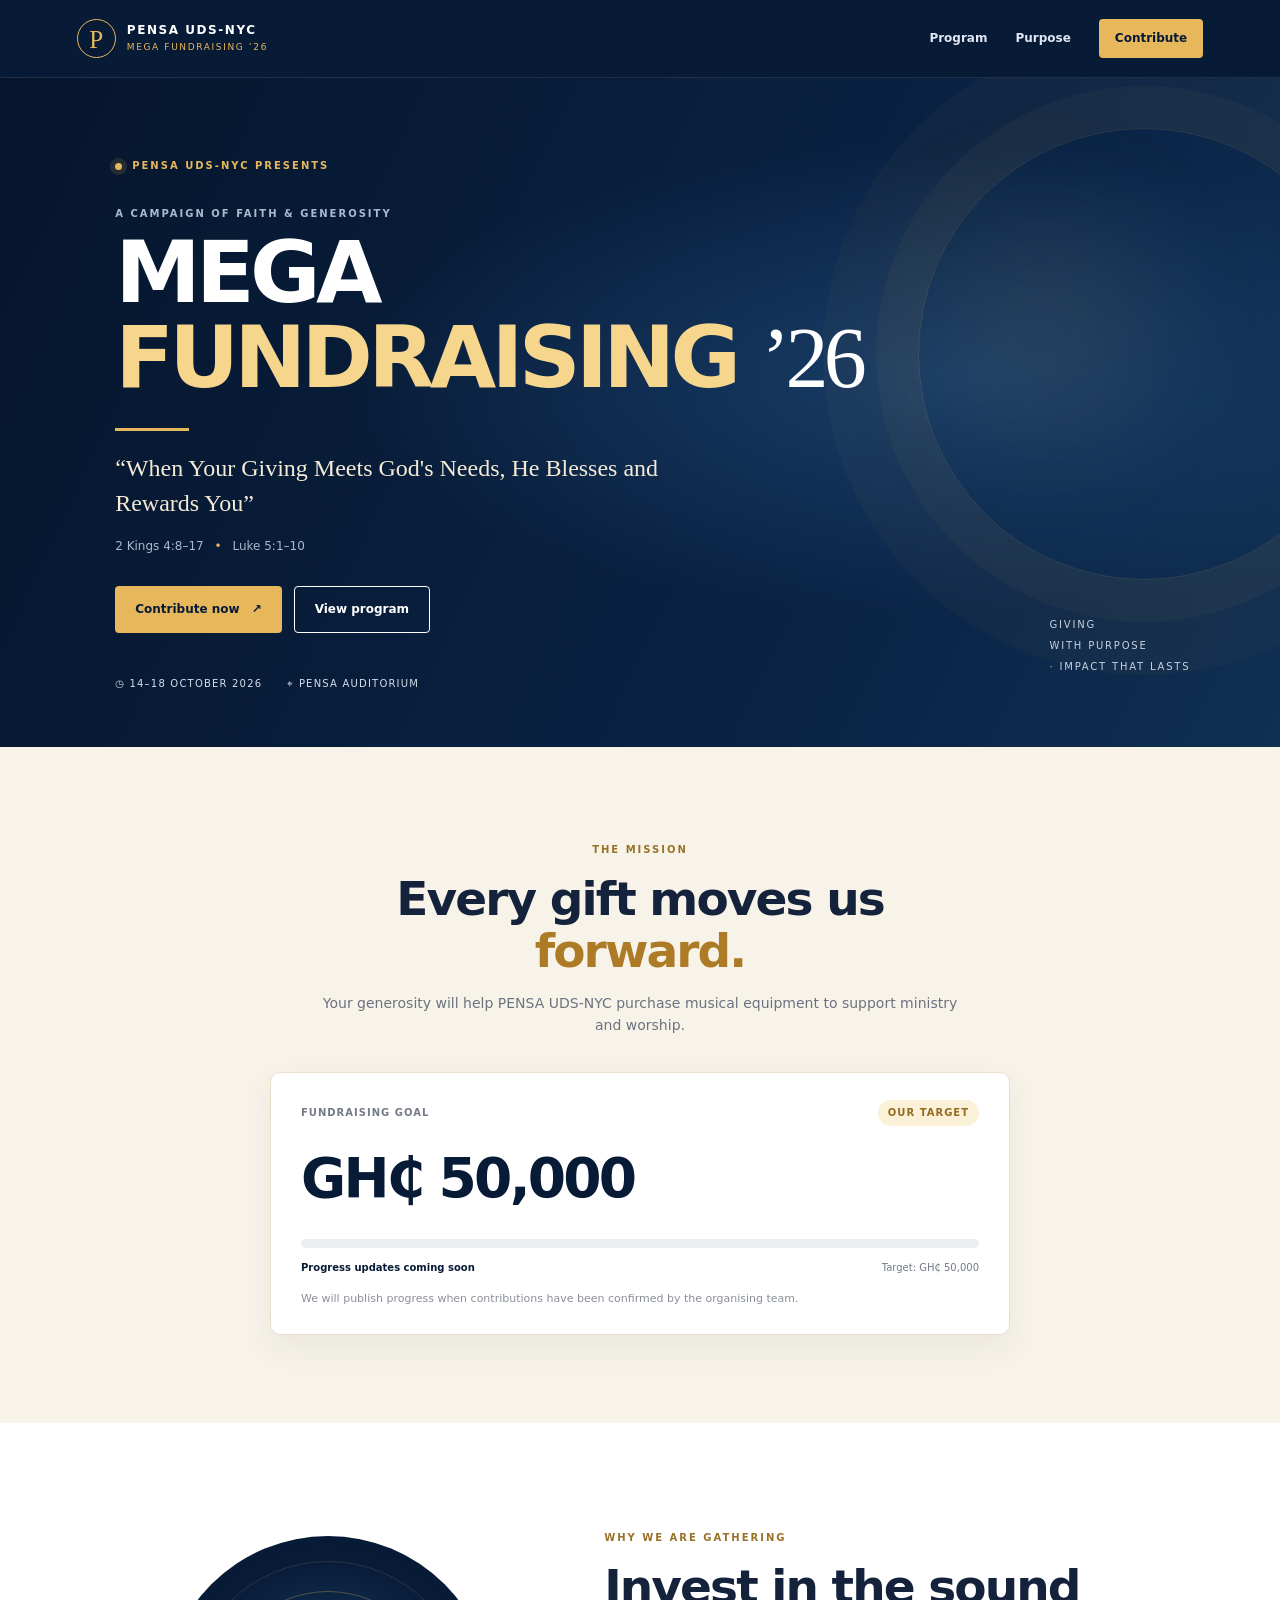
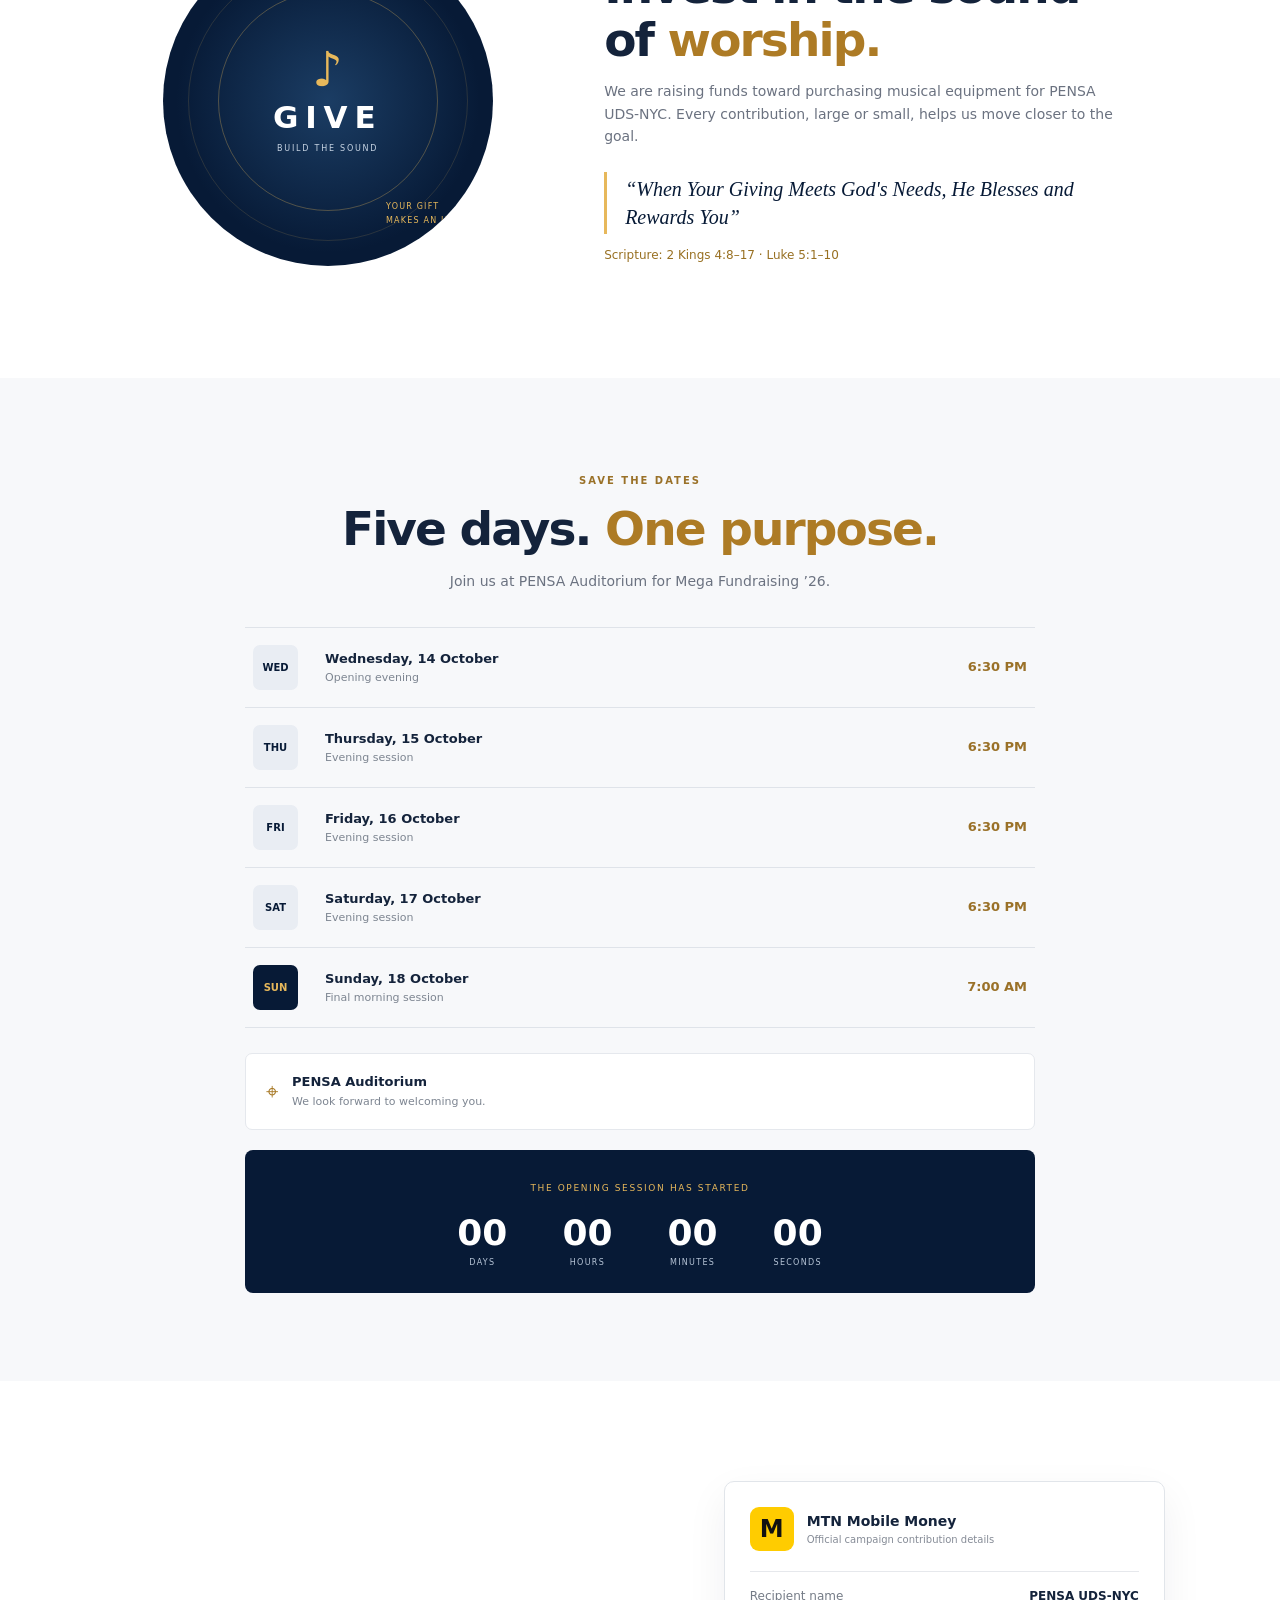
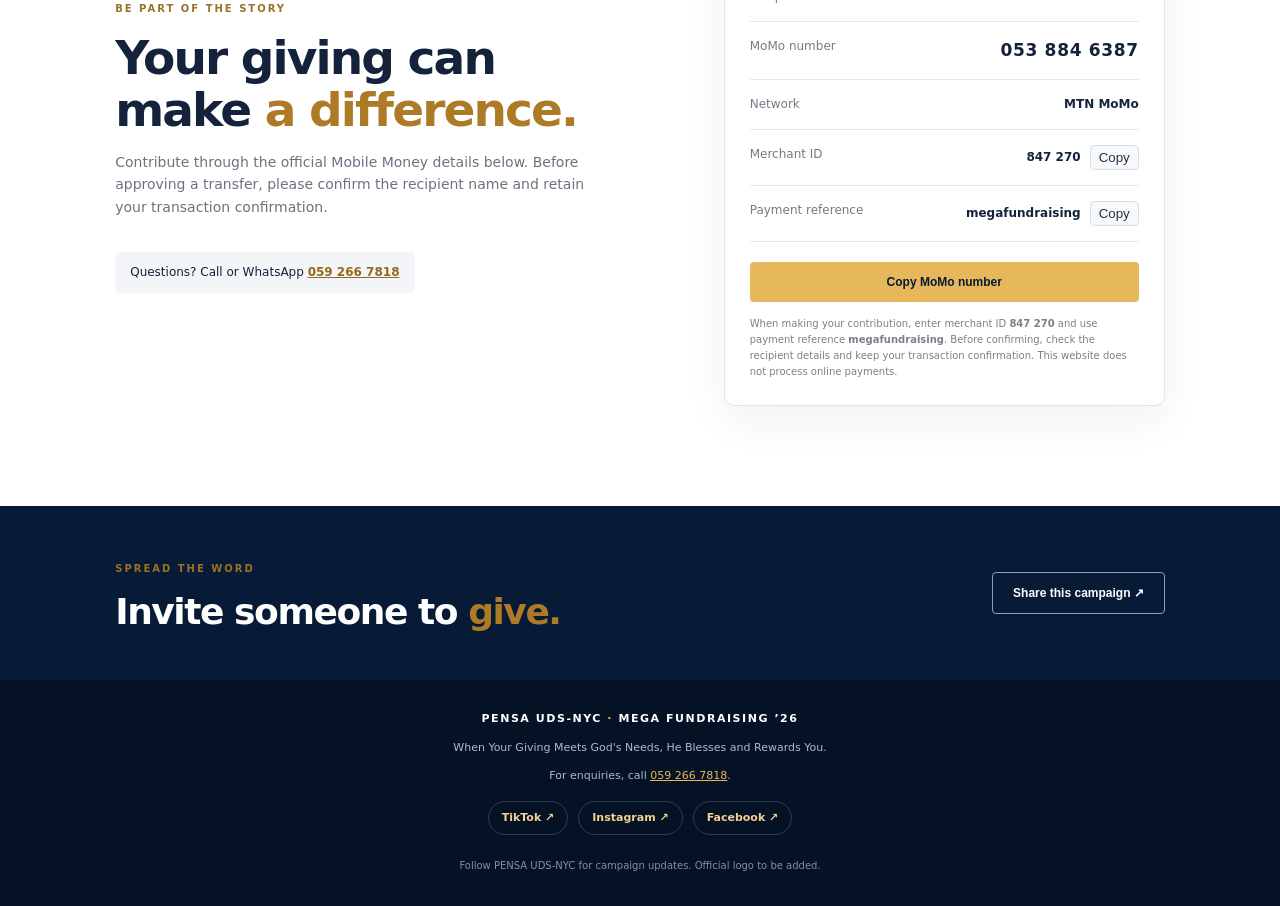
==== commit 0c46af50: "Update index.html" ====
--- a/index.html
+++ b/index.html
@@ -20,7 +20,7 @@
 <section class="hero"><div class="hero-glow"></div><div class="hero-content">
   <div class="eyebrow"><span class="pulse"></span> PENSA UDS-NYC PRESENTS</div><p class="overline">A CAMPAIGN OF FAITH &amp; GENEROSITY</p>
   <h1>MEGA<br><span>FUNDRAISING</span> <em>’26</em></h1><div class="gold-rule"></div>
-  <p class="theme">“When Your Giving Meets God Needs, He Blesses and Rewards You”</p>
+  <p class="theme">“When Your Giving Meets God's Needs, He Blesses and Rewards You”</p>
   <p class="scripture">2 Kings 4:8–17 <span>•</span> Luke 5:1–10</p>
   <div class="hero-actions"><a class="btn btn-gold" href="#contribute">Contribute now <span>↗</span></a><a class="btn btn-outline" href="#program">View program</a></div>
   <div class="hero-meta"><span>◷ 14–18 OCTOBER 2026</span><span>⌖ PENSA AUDITORIUM</span></div>
@@ -28,7 +28,7 @@
 <section class="goal-section"><div class="section-heading"><span class="section-kicker">THE MISSION</span><h2>Every gift moves us <span>forward.</span></h2><p>Your generosity will help PENSA UDS-NYC purchase musical equipment to support ministry and worship.</p></div>
 <div class="goal-card"><div class="goal-top"><span>FUNDRAISING GOAL</span><span class="goal-badge">OUR TARGET</span></div><div class="goal-number">GH₵ 50,000</div><div class="progress-track"><div class="progress-fill" style="width:0%"></div></div><div class="goal-bottom"><span><strong>Progress updates coming soon</strong></span><span>Target: GH₵ 50,000</span></div><div class="goal-note">We will publish progress when contributions have been confirmed by the organising team.</div></div></section>
 <section id="purpose" class="purpose-section"><div class="purpose-art"><div class="art-ring ring-one"></div><div class="art-ring ring-two"></div><div class="art-center"><span>♪</span><strong>GIVE</strong><small>BUILD THE SOUND</small></div><div class="art-caption">YOUR GIFT<br>MAKES AN IMPACT</div></div>
-<div class="purpose-copy"><span class="section-kicker">WHY WE ARE GATHERING</span><h2>Invest in the sound of <span>worship.</span></h2><p>We are raising funds toward purchasing musical equipment for PENSA UDS-NYC. Every contribution, large or small, helps us move closer to the goal.</p><blockquote>“When Your Giving Meets God Needs, He Blesses and Rewards You”</blockquote><p class="scripture-dark">Scripture: 2 Kings 4:8–17 · Luke 5:1–10</p></div></section>
+<div class="purpose-copy"><span class="section-kicker">WHY WE ARE GATHERING</span><h2>Invest in the sound of <span>worship.</span></h2><p>We are raising funds toward purchasing musical equipment for PENSA UDS-NYC. Every contribution, large or small, helps us move closer to the goal.</p><blockquote>“When Your Giving Meets God's Needs, He Blesses and Rewards You”</blockquote><p class="scripture-dark">Scripture: 2 Kings 4:8–17 · Luke 5:1–10</p></div></section>
 <section id="program" class="program-section"><div class="section-heading"><span class="section-kicker">SAVE THE DATES</span><h2>Five days. <span>One purpose.</span></h2><p>Join us at PENSA Auditorium for Mega Fundraising ’26.</p></div>
 <div class="schedule">
 <article class="schedule-item"><span class="day">WED</span><div><strong>Wednesday, 14 October</strong><small>Opening evening</small></div><time>6:30 PM</time></article>
@@ -43,5 +43,5 @@
 <div class="momo-card"><div class="momo-head"><span class="momo-icon">M</span><div><strong>MTN Mobile Money</strong><small>Official campaign contribution details</small></div></div><div class="momo-row"><span>Recipient name</span><strong>PENSA UDS-NYC</strong></div><div class="momo-row"><span>MoMo number</span><strong class="momo-number">053 884 6387</strong></div><div class="momo-row"><span>Network</span><strong>MTN MoMo</strong></div><div class="momo-row copy-detail-row"><span>Merchant ID</span><strong>847 270 <button class="copy-detail" type="button" data-copy="847270" aria-label="Copy merchant ID">Copy</button></strong></div><div class="momo-row copy-detail-row"><span>Payment reference</span><strong>megafundraising <button class="copy-detail" type="button" data-copy="megafundraising" aria-label="Copy payment reference">Copy</button></strong></div><button class="btn btn-gold copy-number" data-copy="0538846387">Copy MoMo number</button><p class="momo-warning">When making your contribution, enter merchant ID <strong>847 270</strong> and use payment reference <strong>megafundraising</strong>. Before confirming, check the recipient details and keep your transaction confirmation. This website does not process online payments.</p></div></section>
 <section class="share-section"><div><span class="section-kicker">SPREAD THE WORD</span><h2>Invite someone to <span>give.</span></h2></div><button class="btn btn-outline share-button" data-share>Share this campaign ↗</button></section>
 </main>
-<footer class="site-footer"><div class="footer-brand">PENSA UDS-NYC <span>·</span> MEGA FUNDRAISING ’26</div><p>When Your Giving Meets God Needs, He Blesses and Rewards You.</p><p class="footer-small">For enquiries, call <a href="tel:+233592667818">059 266 7818</a>.</p><div class="social-links" aria-label="PENSA UDS-NYC social media"><a href="https://www.tiktok.com/@pensa_uds_nyc?is_from_webapp=1&amp;sender_device=pc" target="_blank" rel="noopener noreferrer">TikTok ↗</a><a href="https://www.instagram.com/pensa_uds_nyc/?hl=en" target="_blank" rel="noopener noreferrer">Instagram ↗</a><a href="https://web.facebook.com/?_rdc=1&amp;_rdr#" target="_blank" rel="noopener noreferrer">Facebook ↗</a></div><small class="footer-note">Follow PENSA UDS-NYC for campaign updates. Official logo to be added.</small></footer>
+<footer class="site-footer"><div class="footer-brand">PENSA UDS-NYC <span>·</span> MEGA FUNDRAISING ’26</div><p>When Your Giving Meets God's Needs, He Blesses and Rewards You.</p><p class="footer-small">For enquiries, call <a href="tel:+233592667818">059 266 7818</a>.</p><div class="social-links" aria-label="PENSA UDS-NYC social media"><a href="https://www.tiktok.com/@pensa_uds_nyc?is_from_webapp=1&amp;sender_device=pc" target="_blank" rel="noopener noreferrer">TikTok ↗</a><a href="https://www.instagram.com/pensa_uds_nyc/?hl=en" target="_blank" rel="noopener noreferrer">Instagram ↗</a><a href="https://web.facebook.com/?_rdc=1&amp;_rdr#" target="_blank" rel="noopener noreferrer">Facebook ↗</a></div><small class="footer-note">Follow PENSA UDS-NYC for campaign updates. Official logo to be added.</small></footer>
 </body></html>
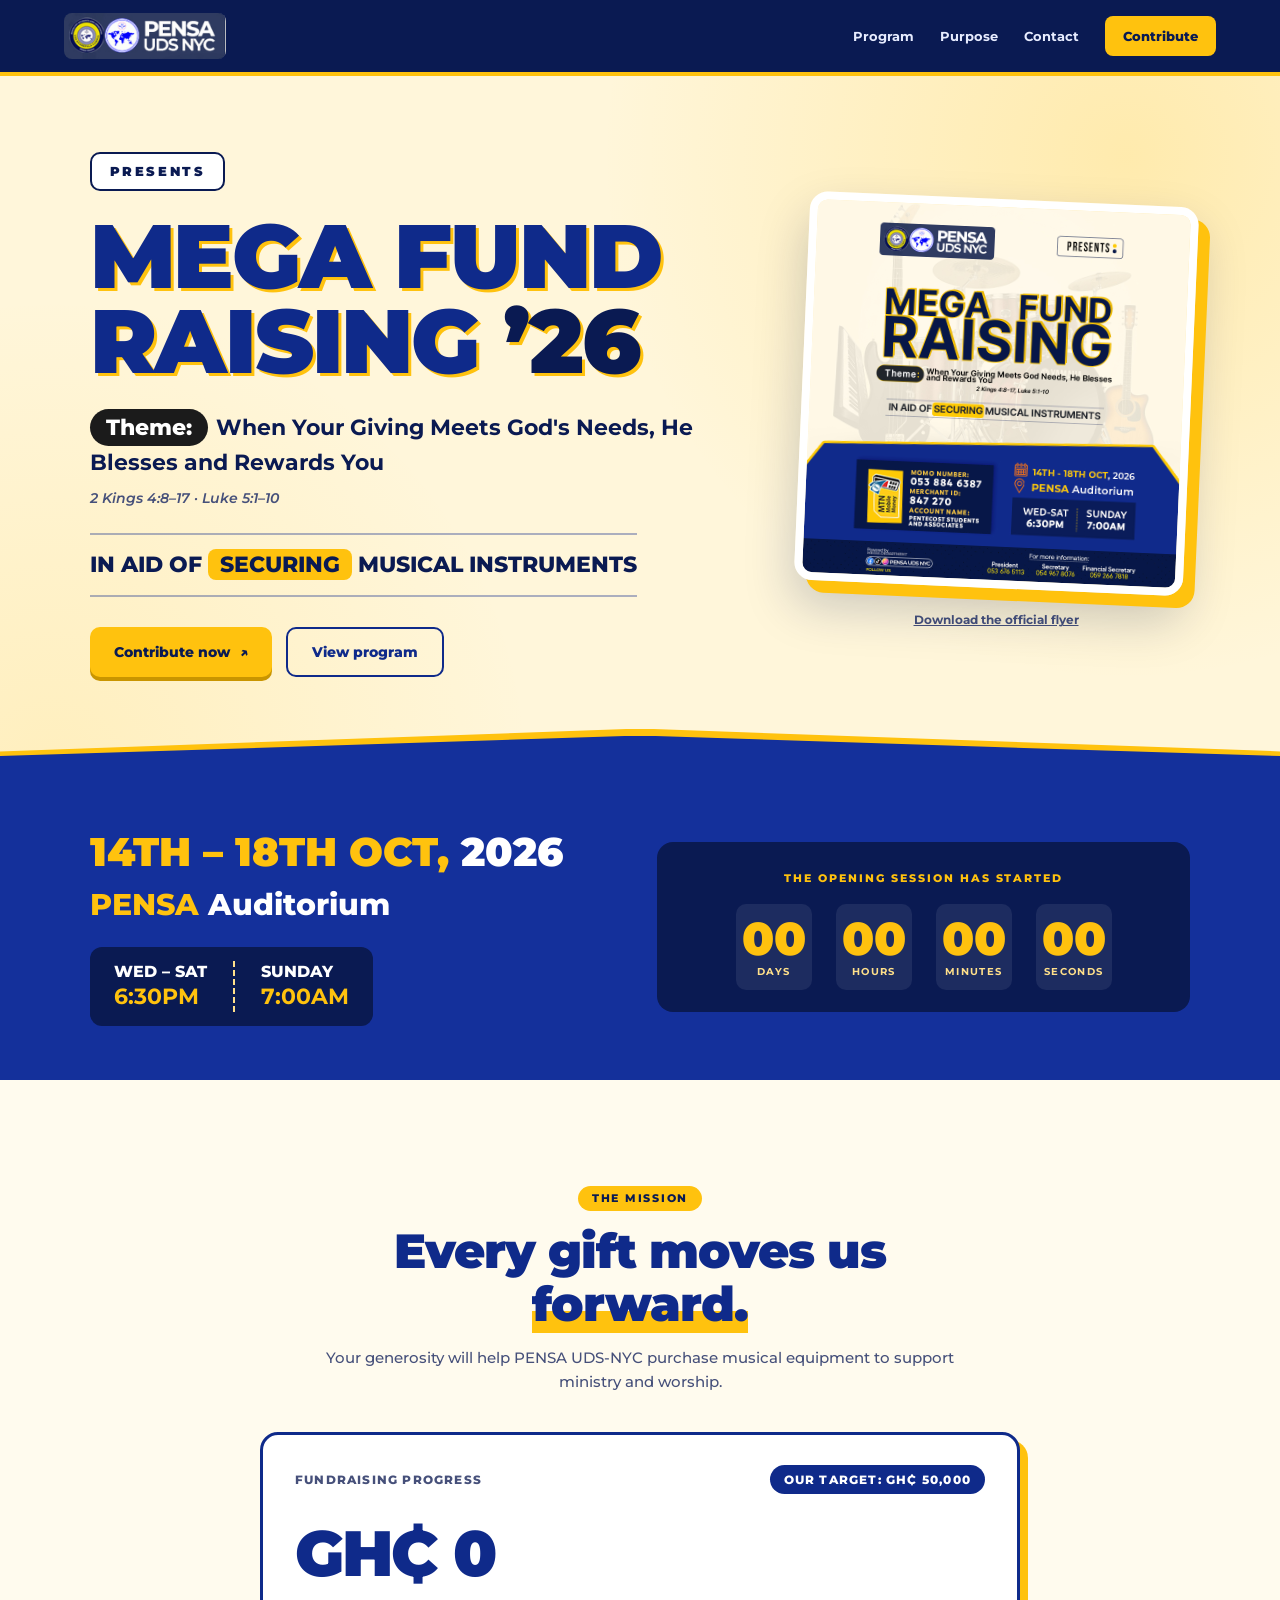
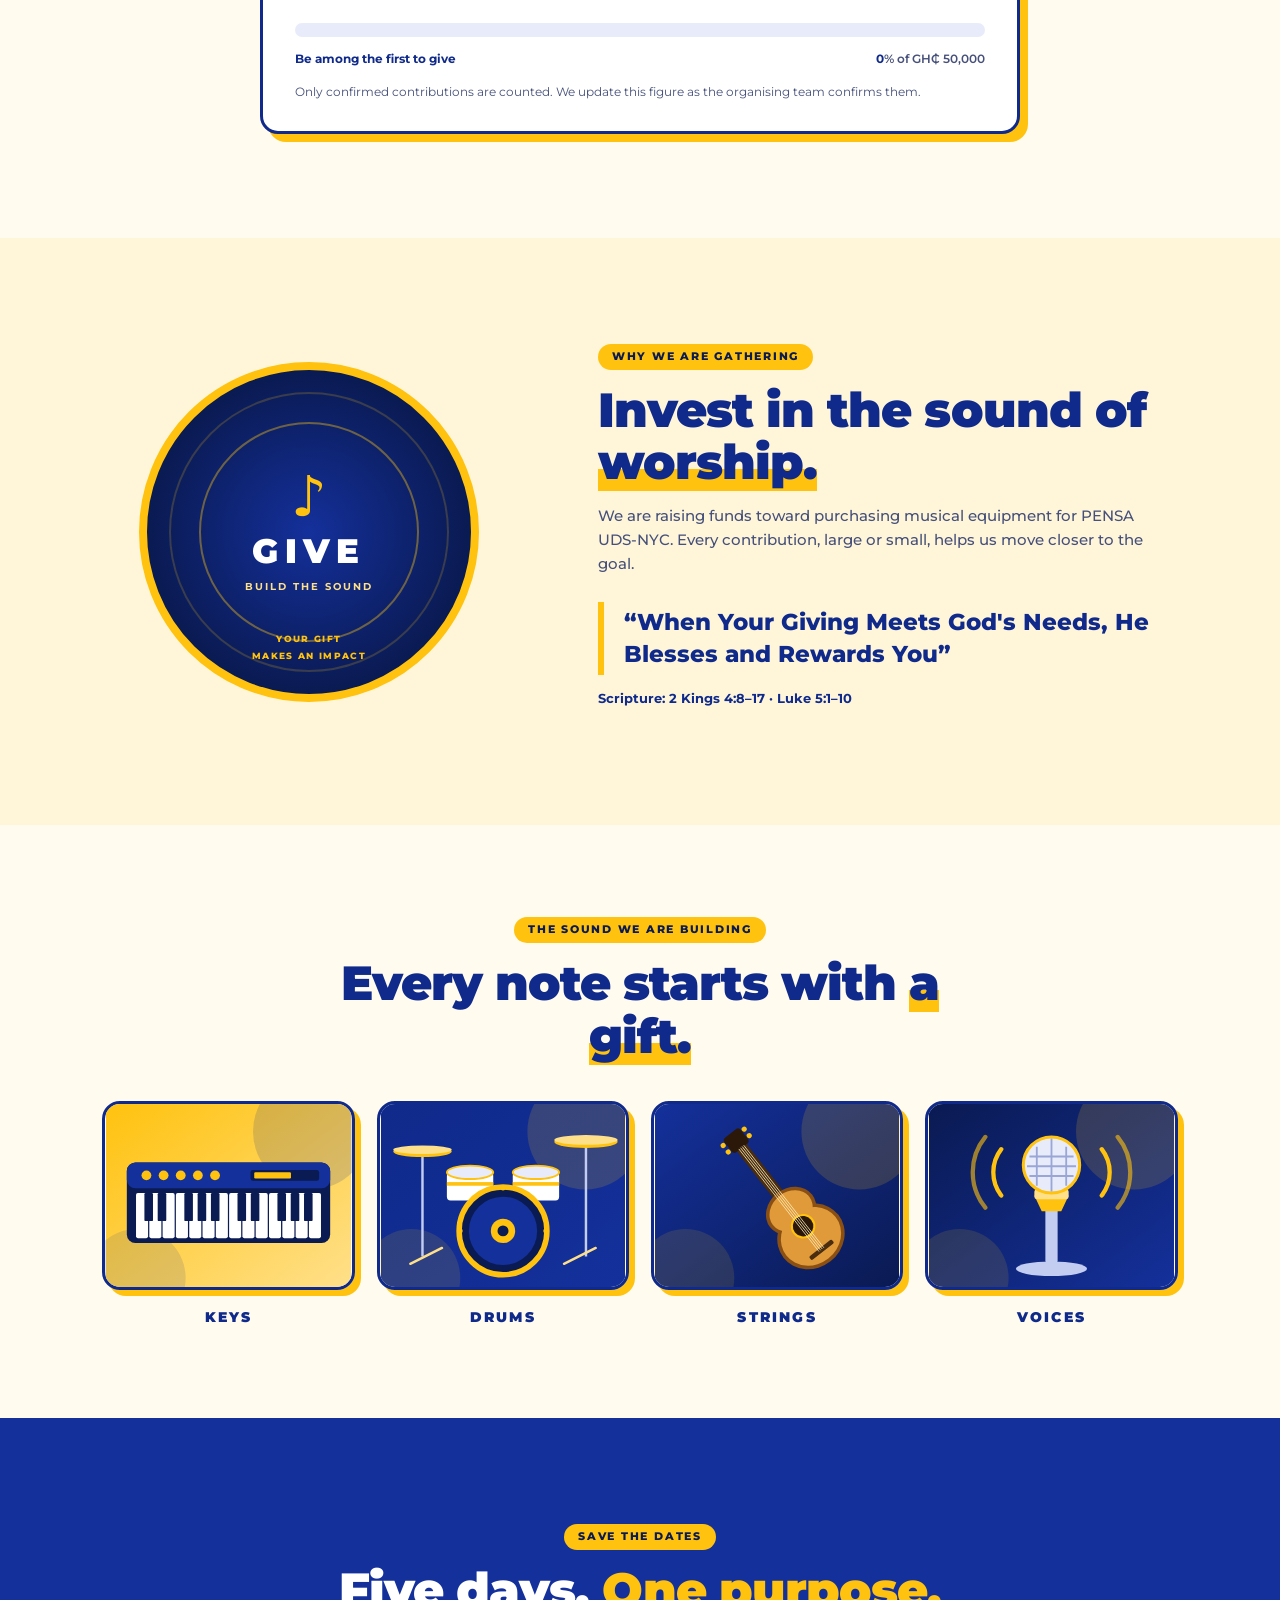
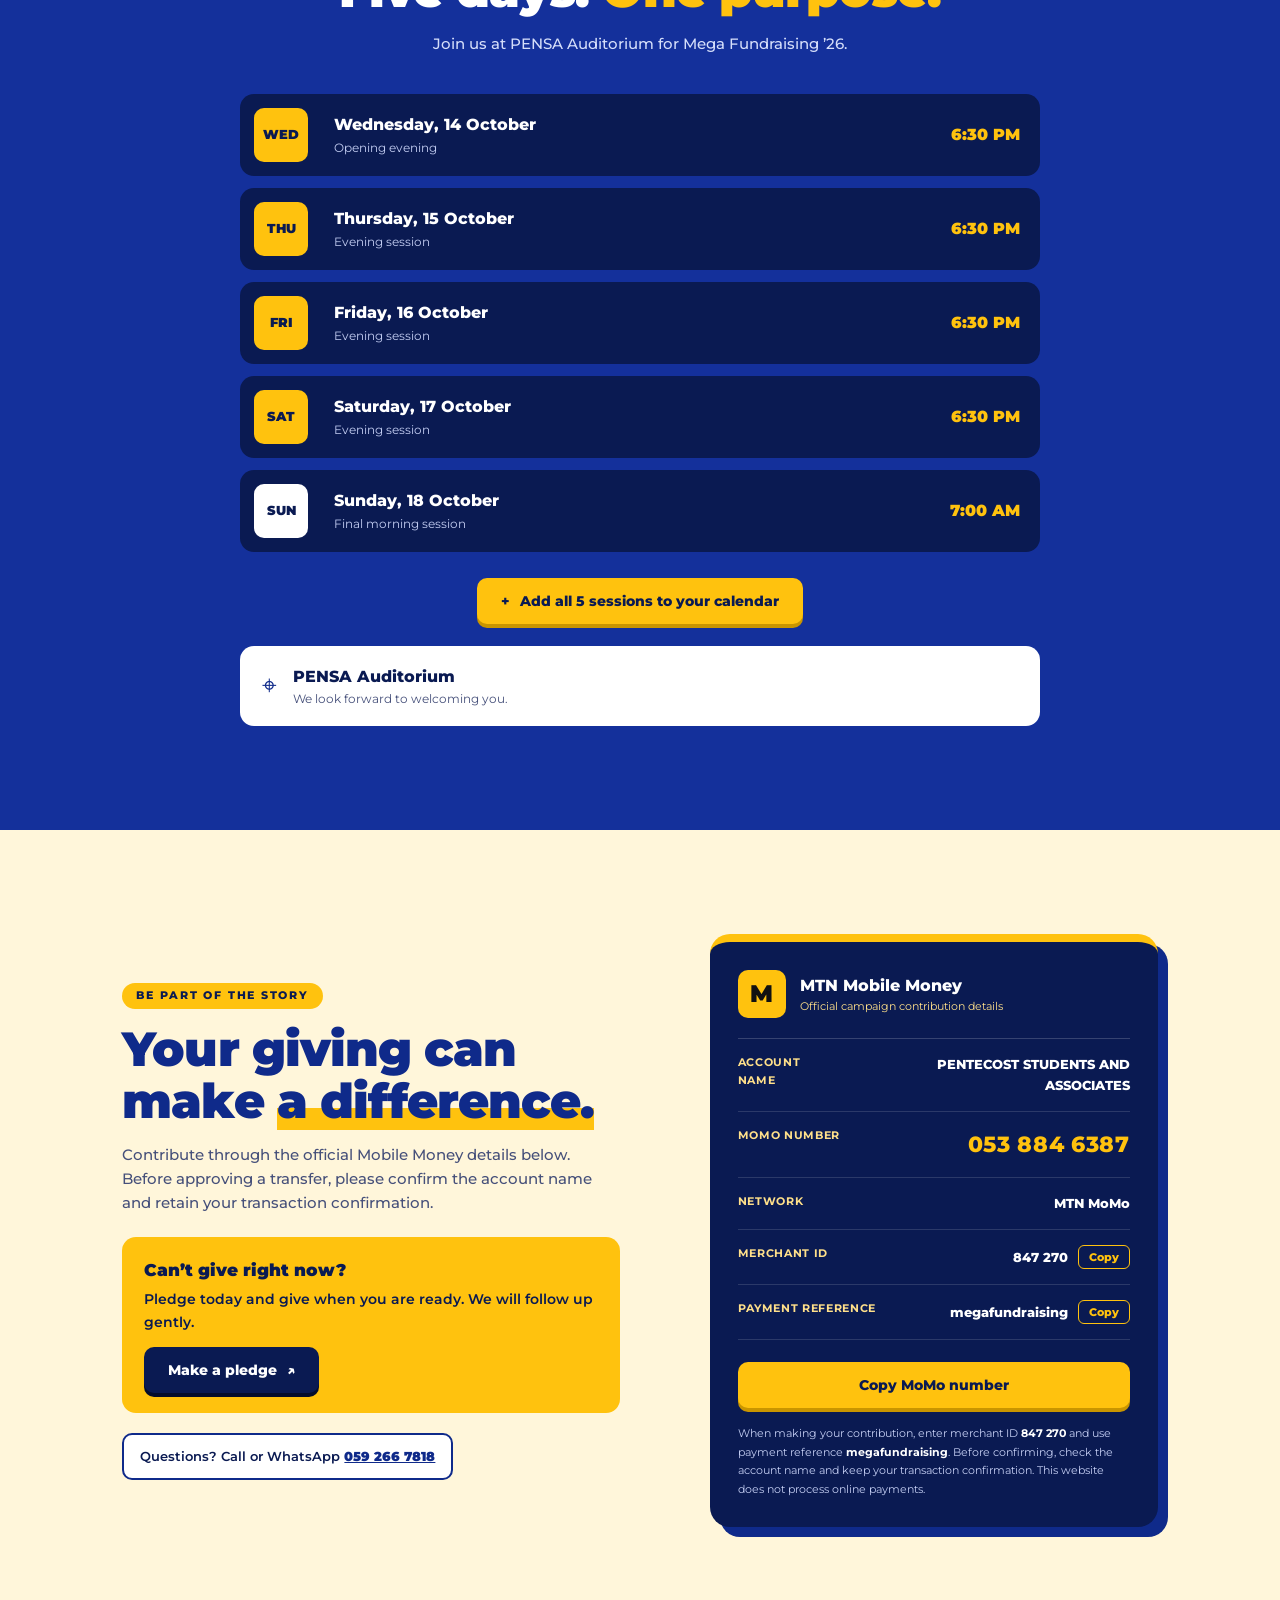
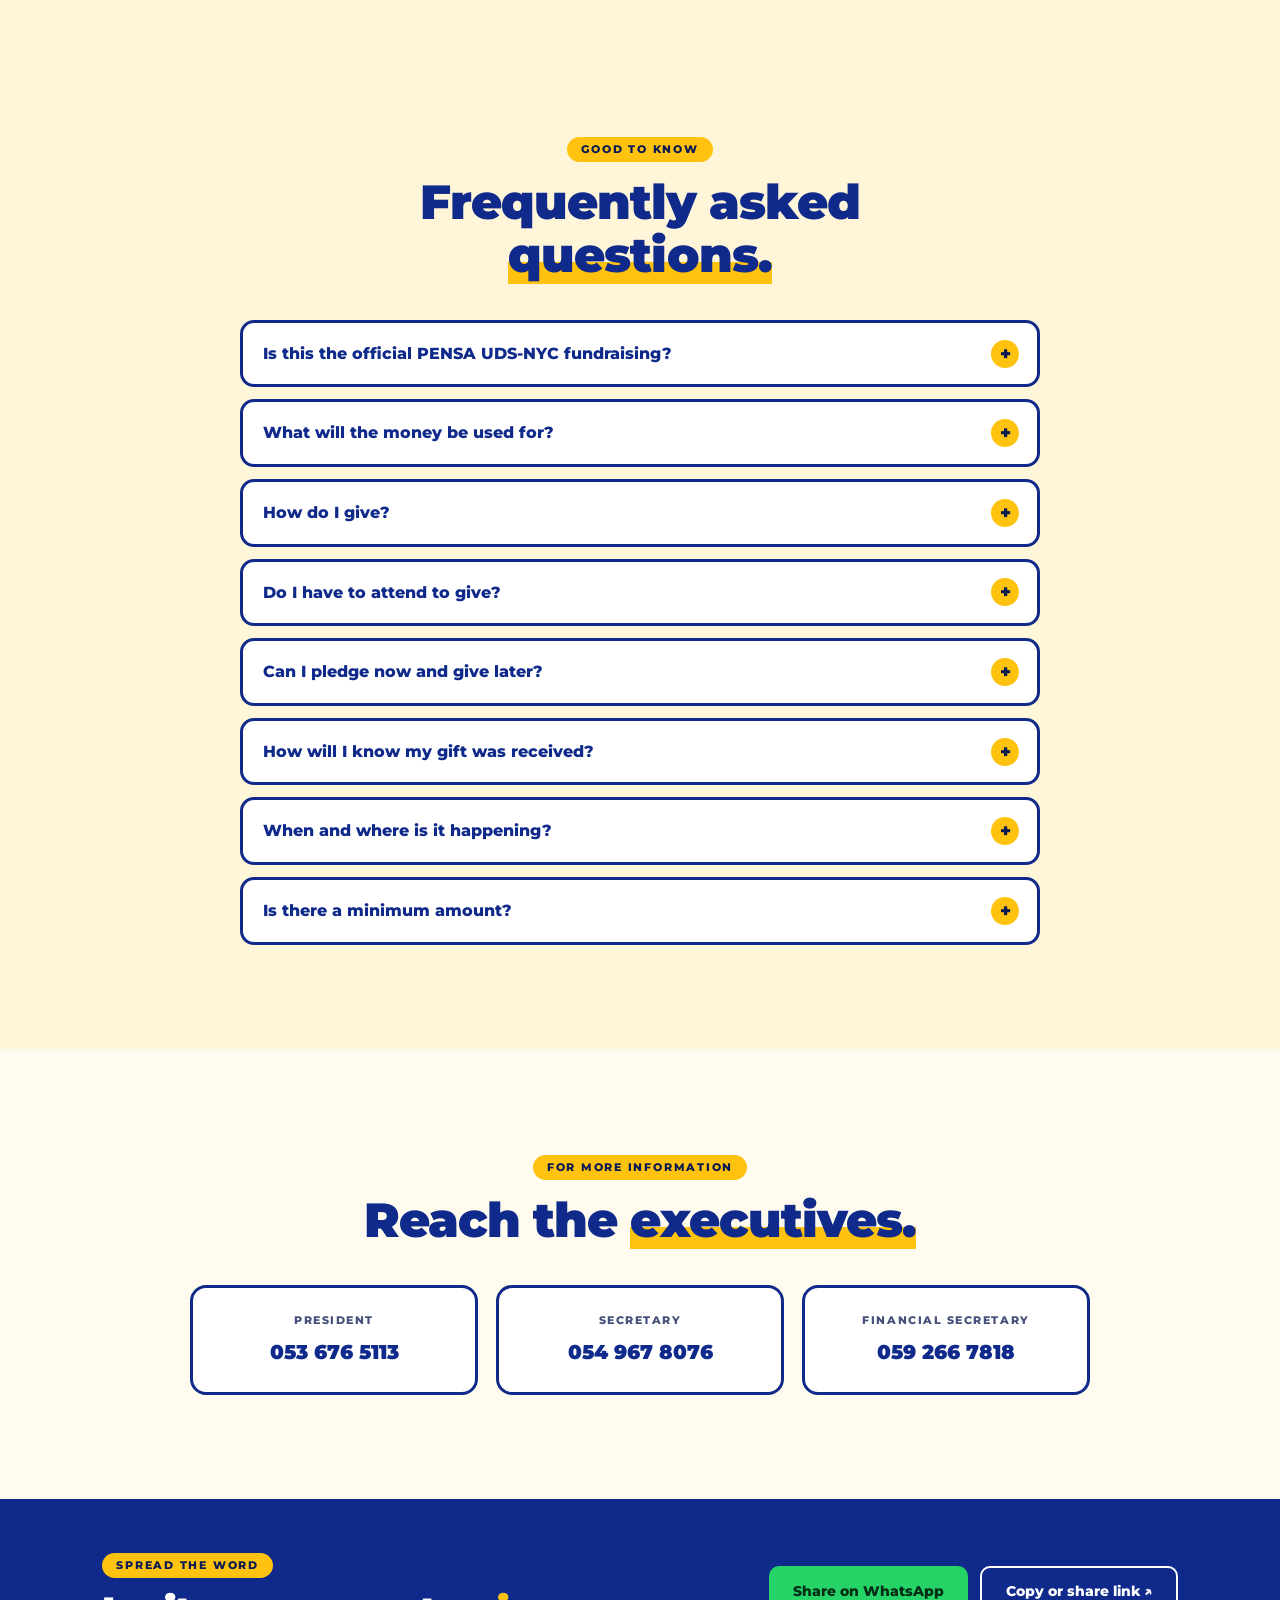
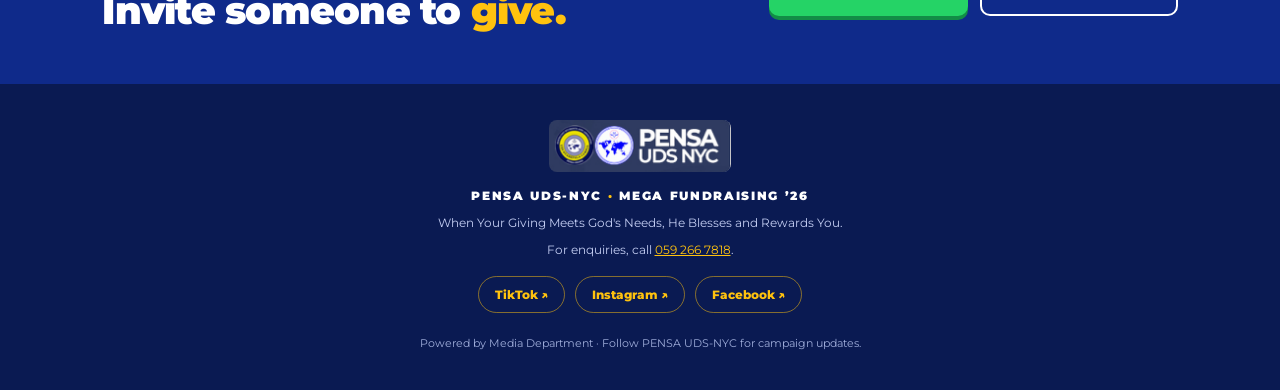
==== commit 920fe55b: "Add files via upload" ====
--- a/index.html
+++ b/index.html
@@ -3,32 +3,60 @@
 <head>
   <meta charset="utf-8">
   <meta name="viewport" content="width=device-width, initial-scale=1">
-  <meta name="theme-color" content="#071a36">
+  <meta name="theme-color" content="#0a1a52">
   <meta name="description" content="Support PENSA UDS-NYC Mega Fundraising ’26 to help purchase musical equipment. 14–18 October 2026 at PENSA Auditorium.">
   <meta property="og:title" content="Mega Fundraising ’26 | PENSA UDS-NYC">
   <meta property="og:description" content="When Your Giving Meets God's Needs, He Blesses and Rewards You.">
   <title>Mega Fundraising ’26 | PENSA UDS-NYC</title>
-  <link rel="stylesheet" href="assets/style.css">
-  <script defer src="assets/script.js"></script>
+  <link rel="preconnect" href="https://fonts.googleapis.com">
+  <link rel="preconnect" href="https://fonts.gstatic.com" crossorigin>
+  <link href="https://fonts.googleapis.com/css2?family=Montserrat:wght@500;600;700;800;900&display=swap" rel="stylesheet">
+  <link rel="stylesheet" href="assets/style.css?v=4">
+  <script defer src="assets/script.js?v=4"></script>
 </head>
 <body>
 <header class="site-header">
-  <a class="brand" href="#top" aria-label="PENSA UDS-NYC home"><span class="brand-mark">P</span><span><strong>PENSA UDS-NYC</strong><small>MEGA FUNDRAISING ’26</small></span></a>
-  <nav aria-label="Main navigation"><a href="#program">Program</a><a href="#purpose">Purpose</a><a class="nav-cta" href="#contribute">Contribute</a></nav>
+  <a class="brand" href="#top" aria-label="PENSA UDS-NYC home"><img src="assets/pensa-logo.png" alt="PENSA UDS NYC" width="162" height="46"></a>
+  <nav aria-label="Main navigation"><a href="#program">Program</a><a href="#purpose">Purpose</a><a href="#contact">Contact</a><a class="nav-cta" href="#contribute">Contribute</a></nav>
 </header>
 <main id="top">
-<section class="hero"><div class="hero-glow"></div><div class="hero-content">
-  <div class="eyebrow"><span class="pulse"></span> PENSA UDS-NYC PRESENTS</div><p class="overline">A CAMPAIGN OF FAITH &amp; GENEROSITY</p>
-  <h1>MEGA<br><span>FUNDRAISING</span> <em>’26</em></h1><div class="gold-rule"></div>
-  <p class="theme">“When Your Giving Meets God's Needs, He Blesses and Rewards You”</p>
-  <p class="scripture">2 Kings 4:8–17 <span>•</span> Luke 5:1–10</p>
-  <div class="hero-actions"><a class="btn btn-gold" href="#contribute">Contribute now <span>↗</span></a><a class="btn btn-outline" href="#program">View program</a></div>
-  <div class="hero-meta"><span>◷ 14–18 OCTOBER 2026</span><span>⌖ PENSA AUDITORIUM</span></div>
-</div><div class="hero-side-note">GIVING<br>WITH PURPOSE<br><span>·</span> IMPACT THAT LASTS</div></section>
+<section class="hero">
+  <div class="hero-inner">
+    <div class="hero-copy">
+      <span class="presents">PRESENTS</span>
+      <h1>MEGA FUND<br>RAISING <em>’26</em></h1>
+      <p class="theme"><span class="theme-tag">Theme:</span>When Your Giving Meets God's Needs, He Blesses and Rewards You</p>
+      <p class="scripture">2 Kings 4:8–17 · Luke 5:1–10</p>
+      <p class="aid">IN AID OF <mark>SECURING</mark> MUSICAL INSTRUMENTS</p>
+      <div class="hero-actions"><a class="btn btn-gold" href="#contribute">Contribute now <span aria-hidden="true">↗</span></a><a class="btn btn-outline" href="#program">View program</a></div>
+    </div>
+    <figure class="hero-flyer">
+      <img src="assets/mega-fundraising-flyer.jpg" alt="Official Mega Fund Raising flyer: 14th to 18th October 2026 at PENSA Auditorium" width="800" height="800">
+      <figcaption><a href="assets/mega-fundraising-flyer.jpg" download>Download the official flyer</a></figcaption>
+    </figure>
+  </div>
+  <div class="hero-band">
+    <div class="band-inner">
+      <div>
+        <div class="band-date">14TH – 18TH OCT, <span>2026</span></div>
+        <div class="band-venue"><span>PENSA</span> Auditorium</div>
+        <div class="times"><div>WED – SAT<b>6:30PM</b></div><div>SUNDAY<b>7:00AM</b></div></div>
+      </div>
+      <div class="countdown" data-event="2026-10-14T18:30:00+00:00"><span class="countdown-label">COUNTDOWN TO THE OPENING SESSION</span><div class="countdown-grid"><div><strong data-days>--</strong><small>DAYS</small></div><div><strong data-hours>--</strong><small>HOURS</small></div><div><strong data-minutes>--</strong><small>MINUTES</small></div><div><strong data-seconds>--</strong><small>SECONDS</small></div></div></div>
+    </div>
+  </div>
+</section>
 <section class="goal-section"><div class="section-heading"><span class="section-kicker">THE MISSION</span><h2>Every gift moves us <span>forward.</span></h2><p>Your generosity will help PENSA UDS-NYC purchase musical equipment to support ministry and worship.</p></div>
-<div class="goal-card"><div class="goal-top"><span>FUNDRAISING GOAL</span><span class="goal-badge">OUR TARGET</span></div><div class="goal-number">GH₵ 50,000</div><div class="progress-track"><div class="progress-fill" style="width:0%"></div></div><div class="goal-bottom"><span><strong>Progress updates coming soon</strong></span><span>Target: GH₵ 50,000</span></div><div class="goal-note">We will publish progress when contributions have been confirmed by the organising team.</div></div></section>
-<section id="purpose" class="purpose-section"><div class="purpose-art"><div class="art-ring ring-one"></div><div class="art-ring ring-two"></div><div class="art-center"><span>♪</span><strong>GIVE</strong><small>BUILD THE SOUND</small></div><div class="art-caption">YOUR GIFT<br>MAKES AN IMPACT</div></div>
+<div class="goal-card" data-goal-card><div class="goal-top"><span>FUNDRAISING PROGRESS</span><span class="goal-badge">OUR TARGET: GH₵ <span data-goal-text>50,000</span></span></div><div class="goal-number">GH₵ <span data-raised>0</span></div><div class="progress-track" role="progressbar" aria-label="Fundraising progress" aria-valuemin="0" aria-valuemax="100" aria-valuenow="0"><div class="progress-fill" style="width:0%"></div></div><div class="goal-bottom"><span><strong data-progress-message>Be among the first to give</strong></span><span data-percent-wrap><strong data-percent>0</strong>% of GH₵ <span data-goal-text>50,000</span></span></div><div class="goal-note" data-goal-note>Only confirmed contributions are counted. We update this figure as the organising team confirms them.</div></div></section>
+<section id="purpose" class="purpose-section"><div class="purpose-art" aria-hidden="true"><div class="art-ring ring-one"></div><div class="art-ring ring-two"></div><div class="art-center"><span>♪</span><strong>GIVE</strong><small>BUILD THE SOUND</small></div><div class="art-caption">YOUR GIFT<br>MAKES AN IMPACT</div></div>
 <div class="purpose-copy"><span class="section-kicker">WHY WE ARE GATHERING</span><h2>Invest in the sound of <span>worship.</span></h2><p>We are raising funds toward purchasing musical equipment for PENSA UDS-NYC. Every contribution, large or small, helps us move closer to the goal.</p><blockquote>“When Your Giving Meets God's Needs, He Blesses and Rewards You”</blockquote><p class="scripture-dark">Scripture: 2 Kings 4:8–17 · Luke 5:1–10</p></div></section>
+<section class="sound-section" aria-labelledby="sound-title"><div class="section-heading"><span class="section-kicker">THE SOUND WE ARE BUILDING</span><h2 id="sound-title">Every note starts with <span>a gift.</span></h2></div>
+<div class="sound-grid">
+<figure><img src="assets/instruments/keyboard.svg" alt="Illustration of a keyboard" width="400" height="300" loading="lazy"><figcaption>Keys</figcaption></figure>
+<figure><img src="assets/instruments/drums.svg" alt="Illustration of a drum kit" width="400" height="300" loading="lazy"><figcaption>Drums</figcaption></figure>
+<figure><img src="assets/instruments/guitar.svg" alt="Illustration of an acoustic guitar" width="400" height="300" loading="lazy"><figcaption>Strings</figcaption></figure>
+<figure><img src="assets/instruments/mic.svg" alt="Illustration of a microphone with sound waves" width="400" height="300" loading="lazy"><figcaption>Voices</figcaption></figure>
+</div></section>
 <section id="program" class="program-section"><div class="section-heading"><span class="section-kicker">SAVE THE DATES</span><h2>Five days. <span>One purpose.</span></h2><p>Join us at PENSA Auditorium for Mega Fundraising ’26.</p></div>
 <div class="schedule">
 <article class="schedule-item"><span class="day">WED</span><div><strong>Wednesday, 14 October</strong><small>Opening evening</small></div><time>6:30 PM</time></article>
@@ -36,12 +64,24 @@
 <article class="schedule-item"><span class="day">FRI</span><div><strong>Friday, 16 October</strong><small>Evening session</small></div><time>6:30 PM</time></article>
 <article class="schedule-item"><span class="day">SAT</span><div><strong>Saturday, 17 October</strong><small>Evening session</small></div><time>6:30 PM</time></article>
 <article class="schedule-item sunday"><span class="day">SUN</span><div><strong>Sunday, 18 October</strong><small>Final morning session</small></div><time>7:00 AM</time></article></div>
-<div class="venue-line"><span>⌖</span><div><strong>PENSA Auditorium</strong><small>We look forward to welcoming you.</small></div></div>
-<div class="countdown" data-event="2026-10-14T18:30:00+00:00"><span class="countdown-label">COUNTDOWN TO THE OPENING SESSION</span><div class="countdown-grid"><div><strong data-days>--</strong><small>DAYS</small></div><div><strong data-hours>--</strong><small>HOURS</small></div><div><strong data-minutes>--</strong><small>MINUTES</small></div><div><strong data-seconds>--</strong><small>SECONDS</small></div></div></div>
+<div class="program-cta"><a class="btn btn-gold" href="assets/mega-fundraising-26.ics" download="Mega-Fundraising-26.ics"><span aria-hidden="true">+</span> Add all 5 sessions to your calendar</a></div><div class="venue-line"><span aria-hidden="true">⌖</span><div><strong>PENSA Auditorium</strong><small>We look forward to welcoming you.</small></div></div>
 </section>
-<section id="contribute" class="contribute-section"><div class="contribute-copy"><span class="section-kicker">BE PART OF THE STORY</span><h2>Your giving can make <span>a difference.</span></h2><p>Contribute through the official Mobile Money details below. Before approving a transfer, please confirm the recipient name and retain your transaction confirmation.</p><div class="contact-chip">Questions? Call or WhatsApp <a href="https://wa.me/233592667818">059 266 7818</a></div></div>
-<div class="momo-card"><div class="momo-head"><span class="momo-icon">M</span><div><strong>MTN Mobile Money</strong><small>Official campaign contribution details</small></div></div><div class="momo-row"><span>Recipient name</span><strong>PENSA UDS-NYC</strong></div><div class="momo-row"><span>MoMo number</span><strong class="momo-number">053 884 6387</strong></div><div class="momo-row"><span>Network</span><strong>MTN MoMo</strong></div><div class="momo-row copy-detail-row"><span>Merchant ID</span><strong>847 270 <button class="copy-detail" type="button" data-copy="847270" aria-label="Copy merchant ID">Copy</button></strong></div><div class="momo-row copy-detail-row"><span>Payment reference</span><strong>megafundraising <button class="copy-detail" type="button" data-copy="megafundraising" aria-label="Copy payment reference">Copy</button></strong></div><button class="btn btn-gold copy-number" data-copy="0538846387">Copy MoMo number</button><p class="momo-warning">When making your contribution, enter merchant ID <strong>847 270</strong> and use payment reference <strong>megafundraising</strong>. Before confirming, check the recipient details and keep your transaction confirmation. This website does not process online payments.</p></div></section>
-<section class="share-section"><div><span class="section-kicker">SPREAD THE WORD</span><h2>Invite someone to <span>give.</span></h2></div><button class="btn btn-outline share-button" data-share>Share this campaign ↗</button></section>
+<section id="contribute" class="contribute-section"><div class="contribute-copy"><span class="section-kicker">BE PART OF THE STORY</span><h2>Your giving can make <span>a difference.</span></h2><p>Contribute through the official Mobile Money details below. Before approving a transfer, please confirm the account name and retain your transaction confirmation.</p><div class="pledge-box"><strong>Can’t give right now?</strong><p>Pledge today and give when you are ready. We will follow up gently.</p><a class="btn btn-gold" data-pledge-link href="https://docs.google.com/forms/d/10XDHT6JC_hMSRO6arjjvWpbvuRdxy5zmkfPhGguwsmo/viewform" target="_blank" rel="noopener noreferrer">Make a pledge <span aria-hidden="true">↗</span></a></div><div class="contact-chip">Questions? Call or WhatsApp <a href="https://wa.me/233592667818">059 266 7818</a></div></div>
+<div class="momo-card"><div class="momo-head"><span class="momo-icon">M</span><div><strong>MTN Mobile Money</strong><small>Official campaign contribution details</small></div></div><div class="momo-row"><span>Account name</span><strong>PENTECOST STUDENTS AND ASSOCIATES</strong></div><div class="momo-row"><span>MoMo number</span><strong class="momo-number">053 884 6387</strong></div><div class="momo-row"><span>Network</span><strong>MTN MoMo</strong></div><div class="momo-row copy-detail-row"><span>Merchant ID</span><strong>847 270 <button class="copy-detail" type="button" data-copy="847270" aria-label="Copy merchant ID">Copy</button></strong></div><div class="momo-row copy-detail-row"><span>Payment reference</span><strong>megafundraising <button class="copy-detail" type="button" data-copy="megafundraising" aria-label="Copy payment reference">Copy</button></strong></div><button class="btn btn-gold copy-number" data-copy="0538846387">Copy MoMo number</button><p class="momo-warning">When making your contribution, enter merchant ID <strong>847 270</strong> and use payment reference <strong>megafundraising</strong>. Before confirming, check the account name and keep your transaction confirmation. This website does not process online payments.</p></div></section>
+<section id="faq" class="faq-section"><div class="section-heading"><span class="section-kicker">GOOD TO KNOW</span><h2>Frequently asked <span>questions.</span></h2></div>
+<div class="faq-list">
+<details><summary>Is this the official PENSA UDS-NYC fundraising?</summary><p>Yes. This page is published by the PENSA UDS-NYC media team for Mega Fundraising ’26. You can confirm any detail with the executives listed in the contact section below.</p></details>
+<details><summary>What will the money be used for?</summary><p>Contributions go toward purchasing musical instruments and equipment for PENSA UDS-NYC, to support ministry and worship.</p></details>
+<details><summary>How do I give?</summary><p>Use MTN Mobile Money. Send to the MoMo number or merchant ID shown in the contribution card, use the payment reference <strong>megafundraising</strong>, and check that the account name reads <strong>PENTECOST STUDENTS AND ASSOCIATES</strong> before you confirm. This website does not process payments.</p></details>
+<details><summary>Do I have to attend to give?</summary><p>No. You can give from anywhere using the MoMo details, and you are also welcome to join us at PENSA Auditorium.</p></details>
+<details class="pledge-faq"><summary>Can I pledge now and give later?</summary><p>Yes. Use the “Make a pledge” button in the contribution section to tell us how much you plan to give and when.</p></details>
+<details><summary>How will I know my gift was received?</summary><p>Keep the MoMo confirmation message from your transaction. The progress bar on this page is updated once the organising team has confirmed contributions. If you need to check on a specific gift, contact the Financial Secretary.</p></details>
+<details><summary>When and where is it happening?</summary><p>14th to 18th October 2026 at PENSA Auditorium. Wednesday to Saturday sessions start at 6:30 PM, and Sunday’s session starts at 7:00 AM.</p></details>
+<details><summary>Is there a minimum amount?</summary><p>Every contribution, large or small, is welcome and helps us move closer to the goal.</p></details>
+</div></section>
+<section id="contact" class="contacts-section"><div class="section-heading"><span class="section-kicker">FOR MORE INFORMATION</span><h2>Reach the <span>executives.</span></h2></div>
+<div class="contact-grid"><a class="contact-card" href="tel:+233536765113"><small>President</small><strong>053 676 5113</strong></a><a class="contact-card" href="tel:+233549678076"><small>Secretary</small><strong>054 967 8076</strong></a><a class="contact-card" href="tel:+233592667818"><small>Financial Secretary</small><strong>059 266 7818</strong></a></div></section>
+<section class="share-section"><div><span class="section-kicker">SPREAD THE WORD</span><h2>Invite someone to <span>give.</span></h2></div><div class="share-actions"><a class="btn btn-whatsapp" data-whatsapp href="https://wa.me/?text=Join%20us%20for%20PENSA%20UDS-NYC%20Mega%20Fundraising%20%E2%80%9926%2C%2014th%20to%2018th%20October%202026%20at%20PENSA%20Auditorium." target="_blank" rel="noopener noreferrer">Share on WhatsApp</a><button class="btn btn-outline share-button" data-share>Copy or share link ↗</button></div></section>
 </main>
-<footer class="site-footer"><div class="footer-brand">PENSA UDS-NYC <span>·</span> MEGA FUNDRAISING ’26</div><p>When Your Giving Meets God's Needs, He Blesses and Rewards You.</p><p class="footer-small">For enquiries, call <a href="tel:+233592667818">059 266 7818</a>.</p><div class="social-links" aria-label="PENSA UDS-NYC social media"><a href="https://www.tiktok.com/@pensa_uds_nyc?is_from_webapp=1&amp;sender_device=pc" target="_blank" rel="noopener noreferrer">TikTok ↗</a><a href="https://www.instagram.com/pensa_uds_nyc/?hl=en" target="_blank" rel="noopener noreferrer">Instagram ↗</a><a href="https://web.facebook.com/?_rdc=1&amp;_rdr#" target="_blank" rel="noopener noreferrer">Facebook ↗</a></div><small class="footer-note">Follow PENSA UDS-NYC for campaign updates. Official logo to be added.</small></footer>
+<footer class="site-footer"><img src="assets/pensa-logo.png" alt="PENSA UDS NYC" width="183" height="52"><div class="footer-brand">PENSA UDS-NYC <span>·</span> MEGA FUNDRAISING ’26</div><p>When Your Giving Meets God's Needs, He Blesses and Rewards You.</p><p class="footer-small">For enquiries, call <a href="tel:+233592667818">059 266 7818</a>.</p><div class="social-links" aria-label="PENSA UDS-NYC social media"><a href="https://www.tiktok.com/@pensa_uds_nyc?is_from_webapp=1&amp;sender_device=pc" target="_blank" rel="noopener noreferrer">TikTok ↗</a><a href="https://www.instagram.com/pensa_uds_nyc/?hl=en" target="_blank" rel="noopener noreferrer">Instagram ↗</a><a href="https://web.facebook.com/?_rdc=1&amp;_rdr#" target="_blank" rel="noopener noreferrer">Facebook ↗</a></div><small class="footer-note">Powered by Media Department · Follow PENSA UDS-NYC for campaign updates.</small></footer>
 </body></html>
--- a/assets/style.css
+++ b/assets/style.css
@@ -1 +1,197 @@
-:root{--navy:#071a36;--navy2:#0b2850;--gold:#e7b85b;--gold2:#f6d58c;--cream:#f7f3e9;--ink:#14233b;--muted:#667085;--line:#e6e8ec;--white:#fff}*{box-sizing:border-box}html{scroll-behavior:smooth;scroll-padding-top:90px}body{margin:0;background:#fff;color:var(--ink);font-family:Inter,ui-sans-serif,system-ui,-apple-system,BlinkMacSystemFont,"Segoe UI",sans-serif;line-height:1.6}a{color:inherit}.site-header{height:78px;display:flex;align-items:center;justify-content:space-between;padding:0 clamp(20px,6vw,88px);background:var(--navy);color:#fff;position:sticky;top:0;z-index:10;border-bottom:1px solid #ffffff19}.brand{display:flex;align-items:center;gap:11px;text-decoration:none}.brand-mark{width:39px;height:39px;border:1px solid var(--gold);border-radius:50%;display:grid;place-items:center;color:var(--gold);font-family:Georgia,serif;font-size:25px}.brand strong,.brand small{display:block;line-height:1.25}.brand strong{font-size:12px;letter-spacing:.13em}.brand small{font-size:9px;color:var(--gold);letter-spacing:.18em;margin-top:4px}.site-header nav{display:flex;gap:28px;align-items:center;font-size:12px;font-weight:700}.site-header nav a{text-decoration:none;color:#dfe7f3}.site-header nav a:hover{color:var(--gold)}.site-header .nav-cta{background:var(--gold);color:var(--navy);padding:10px 16px;border-radius:4px}.hero{position:relative;overflow:hidden;min-height:600px;background:radial-gradient(ellipse at 75% 45%,#193d67 0%,transparent 45%),linear-gradient(115deg,#06152c,#0a2446 70%,#102f51);color:#fff;padding:80px clamp(22px,9vw,135px) 55px;display:flex;align-items:center}.hero:after{content:"";position:absolute;right:-90px;top:50px;width:450px;height:450px;border:1px solid #e7b85b27;border-radius:50%;box-shadow:0 0 0 42px #e7b85b09,0 0 0 95px #e7b85b07;pointer-events:none}.hero-glow{position:absolute;right:10%;top:20%;width:220px;height:220px;background:#d5a34d17;filter:blur(60px);border-radius:50%}.hero-content{max-width:750px;position:relative;z-index:1}.eyebrow,.overline,.section-kicker{font-size:10px;letter-spacing:.2em;font-weight:800}.eyebrow{color:var(--gold);display:flex;align-items:center;gap:10px}.pulse{width:7px;height:7px;border-radius:50%;background:var(--gold);box-shadow:0 0 0 5px #e7b85b20}.overline{color:#a9bbd2;margin:32px 0 8px}.hero h1{font-size:clamp(42px,7vw,86px);line-height:.99;letter-spacing:-.055em;margin:0;font-weight:900}.hero h1 span{color:var(--gold2)}.hero h1 em{font-style:normal;font-family:Georgia,serif;font-weight:400;color:#fff}.gold-rule{height:3px;width:74px;background:var(--gold);margin:27px 0 20px}.theme{max-width:610px;font-family:Georgia,serif;font-size:clamp(18px,2.2vw,24px);line-height:1.45;color:#f4ead5;margin:0}.scripture{color:#a8b8cd;font-size:12px;margin:16px 0 0}.scripture span{color:var(--gold);padding:0 7px}.hero-actions{display:flex;gap:12px;margin-top:30px;flex-wrap:wrap}.btn{border:0;display:inline-flex;justify-content:center;align-items:center;gap:12px;text-decoration:none;padding:13px 20px;border-radius:4px;font-weight:800;font-size:12px;cursor:pointer;transition:transform .2s,background .2s}.btn:hover{transform:translateY(-2px)}.btn-gold{background:var(--gold);color:var(--navy)}.btn-gold:hover{background:var(--gold2)}.btn-outline{background:transparent;color:inherit;border:1px solid currentColor}.hero-meta{display:flex;gap:25px;flex-wrap:wrap;margin-top:43px;font-size:10px;letter-spacing:.12em;color:#d5deea}.hero-side-note{position:absolute;right:7%;bottom:70px;z-index:1;font-size:10px;letter-spacing:.18em;line-height:2.1;color:#c8d2df}.hero-side-note span{color:var(--gold)}.goal-section,.program-section{padding:88px clamp(22px,9vw,135px);background:var(--cream)}.section-heading{text-align:center;max-width:640px;margin:0 auto 35px}.section-kicker{color:#9a7128}.section-heading h2,.purpose-copy h2,.contribute-copy h2,.share-section h2{font-size:clamp(30px,4vw,47px);line-height:1.12;letter-spacing:-.04em;margin:12px 0}.section-heading h2 span,.purpose-copy h2 span,.contribute-copy h2 span,.share-section h2 span{color:#ad7b25}.section-heading p,.purpose-copy p,.contribute-copy p{color:#6b7280;font-size:14px}.goal-card{max-width:740px;margin:auto;background:#fff;border:1px solid #e8dfcb;border-radius:10px;padding:27px 30px;box-shadow:0 12px 35px #192b4610}.goal-top,.goal-bottom{display:flex;align-items:center;justify-content:space-between;gap:10px;font-size:10px;font-weight:800;letter-spacing:.1em;color:#747b86}.goal-badge{background:#fbf1d9;color:#956b1e;border-radius:30px;padding:5px 10px}.goal-number{font-size:clamp(35px,5vw,55px);font-weight:900;letter-spacing:-.05em;color:var(--navy);margin:8px 0 17px}.progress-track{height:9px;background:#edeef1;border-radius:20px;overflow:hidden}.progress-fill{height:100%;background:linear-gradient(90deg,#b17d28,#f0cb78);border-radius:20px}.goal-bottom{margin-top:12px;letter-spacing:0;font-weight:500}.goal-bottom strong{color:var(--navy)}.goal-note{font-size:11px;color:#8a8f98;margin-top:14px}.purpose-section{padding:100px clamp(22px,12vw,170px);display:grid;grid-template-columns:minmax(230px,.8fr) 1.2fr;gap:clamp(45px,8vw,120px);align-items:center}.purpose-art{height:330px;max-width:330px;width:100%;margin:auto;position:relative;border-radius:50%;background:radial-gradient(circle,#1b3d64,#071a36 65%);display:grid;place-items:center;color:#fff;overflow:hidden}.art-ring{position:absolute;border:1px solid #e7b85b50;border-radius:50%;width:220px;height:220px}.ring-two{width:280px;height:280px;border-color:#e7b85b25}.art-center{display:flex;align-items:center;flex-direction:column;z-index:1}.art-center span{font-size:48px;color:var(--gold);line-height:1}.art-center strong{font-size:31px;letter-spacing:.22em}.art-center small{font-size:8px;letter-spacing:.22em;color:#c8d5e4}.art-caption{position:absolute;right:15px;bottom:37px;font-size:8px;letter-spacing:.15em;line-height:1.8;color:var(--gold)}.purpose-copy blockquote{margin:25px 0 10px;border-left:3px solid var(--gold);padding:3px 0 3px 18px;font:italic 20px/1.4 Georgia,serif;color:var(--navy)}.scripture-dark{font-size:12px!important;color:#987022!important}.program-section{background:#f7f8fa}.schedule{max-width:790px;margin:auto;border-top:1px solid #dfe3e9}.schedule-item{display:grid;grid-template-columns:55px 1fr auto;gap:17px;align-items:center;padding:17px 8px;border-bottom:1px solid #dfe3e9}.day{display:grid;place-items:center;width:45px;height:45px;border-radius:7px;background:#e9edf3;color:var(--navy);font-size:10px;font-weight:900}.schedule-item strong,.schedule-item small{display:block}.schedule-item strong{font-size:13px}.schedule-item small{font-size:11px;color:#7d8591}.schedule-item time{font-size:13px;font-weight:800;color:#9a7128}.schedule-item.sunday .day{background:var(--navy);color:var(--gold)}.venue-line{max-width:790px;margin:25px auto 0;padding:18px 20px;background:#fff;border:1px solid #e5e8ed;border-radius:7px;display:flex;align-items:center;gap:14px}.venue-line>span{font-size:22px;color:#a77824}.venue-line strong,.venue-line small{display:block}.venue-line strong{font-size:13px}.venue-line small{font-size:11px;color:#7d8591}.countdown{max-width:790px;margin:20px auto 0;background:var(--navy);color:#fff;border-radius:8px;padding:23px;text-align:center}.countdown>span{font-size:9px;letter-spacing:.18em;color:var(--gold)}.countdown-grid{display:flex;justify-content:center;gap:clamp(16px,5vw,55px);margin-top:12px}.countdown-grid div{display:flex;flex-direction:column}.countdown-grid strong{font-size:clamp(23px,4vw,36px);line-height:1.3;font-variant-numeric:tabular-nums}.countdown-grid small{font-size:8px;letter-spacing:.16em;color:#b6c4d6}.contribute-section{padding:100px clamp(22px,9vw,135px);display:grid;grid-template-columns:1fr minmax(290px,.85fr);gap:clamp(35px,7vw,100px);align-items:center}.contribute-copy{max-width:500px}.contact-chip{display:inline-block;margin-top:20px;background:#f3f5f8;padding:11px 15px;border-radius:5px;font-size:12px}.contact-chip a{font-weight:800;color:#92691f}.momo-card{border:1px solid #e1e5ea;border-radius:10px;padding:25px;background:#fff;box-shadow:0 15px 40px #0d1e3510}.momo-head{display:flex;align-items:center;gap:13px;padding-bottom:20px;border-bottom:1px solid var(--line)}.momo-icon{width:44px;height:44px;border-radius:9px;background:#ffcc00;color:#111;display:grid;place-items:center;font-weight:900;font-size:24px}.momo-head strong,.momo-head small{display:block}.momo-head strong{font-size:14px}.momo-head small{font-size:10px;color:#858b96}.momo-row{display:flex;justify-content:space-between;gap:10px;padding:15px 0;border-bottom:1px solid var(--line);font-size:12px}.momo-row span{color:#747b86}.momo-row strong{text-align:right}.momo-number{font-size:17px;letter-spacing:.04em}.copy-number{width:100%;margin-top:20px}.copy-detail-row strong{display:flex;align-items:center;gap:9px}.copy-detail{border:1px solid #d8dee8;border-radius:4px;background:#f7f8fa;color:#26344b;padding:4px 8px;font:700 10px inherit;cursor:pointer}.copy-detail:hover{background:#edf1f6}.momo-warning{font-size:10px;line-height:1.6;color:#7a808a;margin:14px 0 0}.share-section{background:#071a36;color:#fff;padding:48px clamp(22px,9vw,135px);display:flex;align-items:center;justify-content:space-between;gap:20px}.share-section h2{font-size:clamp(25px,3vw,36px);margin-bottom:0}.share-section .btn-outline{border-color:#8ea0b7}.site-footer{background:#051226;color:#fff;padding:30px 22px;text-align:center}.footer-brand{font-size:11px;letter-spacing:.14em;font-weight:900}.footer-brand span{color:var(--gold)}.site-footer p{font-size:11px;color:#aebacc}.footer-small a{color:var(--gold)}.social-links{display:flex;justify-content:center;gap:10px;flex-wrap:wrap;margin:16px 0}.social-links a{display:inline-block;text-decoration:none;color:#f4d28d;border:1px solid #ffffff2b;border-radius:20px;padding:7px 13px;font-size:11px;font-weight:700}.social-links a:hover{background:#ffffff12;border-color:var(--gold)}.footer-note{color:#8190a6;font-size:10px}@media(max-width:760px){.site-header{height:70px;padding:0 17px}.site-header nav{gap:12px}.site-header nav a{font-size:10px}.site-header nav a:not(.nav-cta){display:none}.hero{min-height:600px;padding-top:65px;padding-bottom:40px}.hero-side-note{display:none}.hero h1{font-size:clamp(43px,11vw,72px)}.hero-meta{gap:12px;flex-direction:column;margin-top:30px}.goal-section,.program-section{padding:65px 20px}.goal-card{padding:22px 18px}.purpose-section{padding:70px 24px;grid-template-columns:1fr;gap:45px}.purpose-art{height:280px;max-width:280px}.art-ring{width:190px;height:190px}.ring-two{width:240px;height:240px}.contribute-section{padding:70px 20px;grid-template-columns:1fr;gap:35px}.share-section{padding:38px 22px;align-items:flex-start;flex-direction:column}.schedule-item{grid-template-columns:43px 1fr auto;gap:10px;padding:15px 0}.day{width:38px;height:38px}.schedule-item strong{font-size:11px}.schedule-item small{font-size:10px}.schedule-item time{font-size:11px}.countdown{padding:20px 10px}.countdown-grid{gap:18px}.countdown-grid strong{font-size:24px}}
+:root{--navy:#0f2a8a;--blue:#14309b;--deep:#0a1a52;--gold:#ffc20e;--gold-soft:#ffe08a;--cream:#fff6da;--paper:#fffbee;--ink:#0a1a52;--muted:#46507a;--white:#fff}
+*{box-sizing:border-box}[hidden]{display:none!important}
+html{scroll-behavior:smooth;scroll-padding-top:90px}
+body{margin:0;background:var(--cream);color:var(--ink);font-family:Montserrat,"Segoe UI",system-ui,-apple-system,sans-serif;line-height:1.6}
+a{color:inherit}
+img{max-width:100%;height:auto;display:block}
+:focus-visible{outline:3px solid var(--gold);outline-offset:3px}
+
+/* Header */
+.site-header{height:76px;display:flex;align-items:center;justify-content:space-between;padding:0 clamp(18px,5vw,72px);background:var(--deep);color:#fff;position:sticky;top:0;z-index:20;border-bottom:4px solid var(--gold)}
+.brand{display:flex;align-items:center;text-decoration:none}
+.brand img{height:46px;width:auto;border-radius:8px}
+.site-header nav{display:flex;gap:26px;align-items:center;font-size:13px;font-weight:700}
+.site-header nav a{text-decoration:none;color:#e7ecff}
+.site-header nav a:hover{color:var(--gold)}
+.site-header .nav-cta{background:var(--gold);color:var(--deep);padding:10px 18px;border-radius:8px;font-weight:800}
+.site-header .nav-cta:hover{color:var(--deep);background:var(--gold-soft)}
+
+/* Buttons */
+.btn{border:0;display:inline-flex;justify-content:center;align-items:center;gap:10px;text-decoration:none;padding:14px 24px;border-radius:10px;font:800 14px Montserrat,sans-serif;cursor:pointer;transition:transform .2s,background .2s}
+.btn:hover{transform:translateY(-2px)}
+.btn-gold{background:var(--gold);color:var(--deep);box-shadow:0 4px 0 #c99500}
+.btn-gold:hover{background:var(--gold-soft)}
+.btn-outline{background:transparent;color:inherit;border:2px solid currentColor}
+
+/* Hero */
+.hero{position:relative;overflow:hidden;background:radial-gradient(circle at 88% 8%,#ffc20e38 0,transparent 36%),radial-gradient(circle at 4% 70%,#ffc20e24 0,transparent 34%),var(--cream);padding:clamp(40px,6vw,76px) clamp(20px,7vw,110px) 0}
+.hero-inner{display:grid;grid-template-columns:1.25fr .75fr;gap:clamp(28px,5vw,70px);align-items:center;max-width:1240px;margin:0 auto;padding-bottom:clamp(70px,9vw,110px)}
+.presents{display:inline-block;background:#fff;border:2px solid var(--deep);border-radius:10px;padding:7px 18px;font-weight:900;font-size:13px;letter-spacing:.2em}
+.hero h1{font-size:clamp(42px,7vw,92px);line-height:.95;letter-spacing:-.025em;margin:22px 0 0;font-weight:900;color:var(--navy);text-shadow:3px 3px 0 var(--gold)}
+.hero h1 em{font-style:normal;color:var(--deep)}
+.theme{margin:26px 0 0;font-size:clamp(17px,2vw,22px);font-weight:700;line-height:1.5;max-width:640px}
+.theme-tag{display:inline-block;background:#1b1b1b;color:#fff;padding:2px 16px;border-radius:40px;margin-right:8px;font-weight:800}
+.scripture{margin:8px 0 0;font-size:14px;font-weight:600;font-style:italic;color:var(--muted)}
+.aid{display:inline-block;margin:24px 0 0;padding:12px 0;border-top:2px solid #0f2a8a59;border-bottom:2px solid #0f2a8a59;font-weight:800;font-size:clamp(15px,2.1vw,22px)}
+.aid mark{background:var(--gold);color:var(--deep);padding:2px 12px;border-radius:8px}
+.hero-actions{display:flex;gap:14px;margin-top:30px;flex-wrap:wrap}
+.hero .btn-outline{color:var(--navy)}
+.hero-flyer{margin:0;justify-self:center;width:100%;max-width:430px}
+.hero-flyer img{border-radius:18px;border:8px solid #fff;box-shadow:12px 12px 0 var(--gold),0 24px 50px #0a1a5238;transform:rotate(2.5deg)}
+.hero-flyer figcaption{margin-top:22px;text-align:center;font-size:12px;font-weight:700;color:var(--muted)}
+
+/* Info band (angled like the flyer) */
+.hero-band{position:relative;background:var(--blue);color:#fff;margin:0 calc(-1 * clamp(20px,7vw,110px));padding:42px clamp(20px,7vw,110px) 54px}
+.hero-band:before,.hero-band:after{content:"";position:absolute;left:0;right:0}
+.hero-band:before{top:-58px;height:60px;background:var(--gold);clip-path:polygon(0 100%,0 38%,50% 0,100% 38%,100% 100%)}
+.hero-band:after{top:-51px;height:54px;background:var(--blue);clip-path:polygon(0 100%,0 38%,50% 0,100% 38%,100% 100%)}
+.band-inner{position:relative;z-index:1;max-width:1240px;margin:0 auto;display:grid;grid-template-columns:1fr 1fr;gap:34px;align-items:center}
+.band-date{font-weight:900;font-size:clamp(24px,3.6vw,40px);line-height:1.15;color:var(--gold)}
+.band-date span{color:#fff}
+.band-venue{font-weight:800;font-size:clamp(20px,2.8vw,30px);margin-top:6px}
+.band-venue span{color:var(--gold)}
+.times{display:inline-flex;gap:26px;margin-top:18px;padding:14px 24px;background:var(--deep);border-radius:12px;font-weight:800;font-size:16px;line-height:1.35}
+.times div+div{border-left:2px dashed var(--gold-soft);padding-left:26px}
+.times b{display:block;color:var(--gold);font-size:22px}
+.countdown{background:var(--deep);color:#fff;border-radius:16px;padding:22px 20px;text-align:center}
+.countdown>span{font-size:11px;letter-spacing:.18em;font-weight:800;color:var(--gold)}
+.countdown-grid{display:flex;justify-content:center;gap:clamp(10px,2.4vw,24px);margin-top:14px}
+.countdown-grid div{display:flex;flex-direction:column;min-width:64px;padding:10px 6px;background:#ffffff14;border-radius:10px}
+.countdown-grid strong{font-size:clamp(28px,4.4vw,46px);line-height:1.1;font-weight:900;color:var(--gold);font-variant-numeric:tabular-nums}
+.countdown-grid small{font-size:10px;letter-spacing:.14em;font-weight:700;color:var(--gold-soft)}
+
+/* Sections */
+.goal-section,.purpose-section,.program-section,.contribute-section,.contacts-section{padding:clamp(64px,9vw,104px) clamp(20px,8vw,120px)}
+.section-heading{text-align:center;max-width:680px;margin:0 auto 38px}
+.section-kicker{display:inline-block;background:var(--gold);color:var(--deep);padding:4px 14px;border-radius:99px;font-size:11px;letter-spacing:.16em;font-weight:800}
+.section-heading h2,.purpose-copy h2,.contribute-copy h2,.share-section h2{font-size:clamp(30px,4.2vw,48px);line-height:1.1;letter-spacing:-.02em;margin:14px 0;font-weight:900;color:var(--navy)}
+.section-heading h2 span,.purpose-copy h2 span,.contribute-copy h2 span{background:linear-gradient(transparent 62%,var(--gold) 62%)}
+.section-heading p,.purpose-copy p,.contribute-copy p{color:var(--muted);font-size:15px;font-weight:500}
+
+/* Goal */
+.goal-section{background:var(--paper)}
+.goal-card{max-width:760px;margin:auto;background:#fff;border:3px solid var(--navy);border-radius:18px;padding:30px 32px;box-shadow:8px 8px 0 var(--gold)}
+.goal-top,.goal-bottom{display:flex;align-items:center;justify-content:space-between;gap:10px;font-size:12px;font-weight:800;letter-spacing:.1em;color:var(--muted)}
+.goal-badge{background:var(--navy);color:#fff;border-radius:30px;padding:5px 14px}
+.goal-number{font-size:clamp(38px,6vw,64px);font-weight:900;letter-spacing:-.03em;color:var(--navy);margin:8px 0 18px}
+.progress-track{height:14px;background:#e8ecfa;border-radius:20px;overflow:hidden}
+.progress-fill{height:100%;min-width:0;background:var(--gold);border-radius:20px;transition:width 1.2s ease}
+.goal-bottom{margin-top:12px;letter-spacing:0;font-weight:600}
+.goal-bottom strong{color:var(--navy)}
+.goal-note{font-size:12px;color:var(--muted);margin-top:14px}
+
+/* Purpose */
+.purpose-section{display:grid;grid-template-columns:minmax(230px,.8fr) 1.2fr;gap:clamp(40px,8vw,110px);align-items:center;max-width:1240px;margin:0 auto}
+.purpose-art{height:340px;max-width:340px;width:100%;margin:auto;position:relative;border-radius:50%;background:radial-gradient(circle,var(--blue),var(--deep) 70%);border:8px solid var(--gold);display:grid;place-items:center;color:#fff;overflow:hidden}
+.art-ring{position:absolute;border:2px solid #ffc20e66;border-radius:50%;width:220px;height:220px}
+.ring-two{width:280px;height:280px;border-color:#ffc20e30}
+.art-center{display:flex;align-items:center;flex-direction:column;z-index:1}
+.art-center span{font-size:56px;color:var(--gold);line-height:1}
+.art-center strong{font-size:34px;letter-spacing:.2em;font-weight:900}
+.art-center small{font-size:10px;letter-spacing:.2em;color:var(--gold-soft);font-weight:700}
+.art-caption{position:absolute;bottom:30px;font-size:9px;letter-spacing:.15em;line-height:1.8;color:var(--gold);font-weight:800;text-align:center}
+.purpose-copy blockquote{margin:26px 0 12px;border-left:6px solid var(--gold);padding:4px 0 4px 20px;font:800 clamp(18px,2.2vw,23px)/1.4 Montserrat,sans-serif;color:var(--navy)}
+.scripture-dark{font-size:13px!important;font-weight:700!important;color:var(--navy)!important}
+
+/* Program */
+.program-section{background:var(--blue);color:#fff}
+.program-section .section-heading h2{color:#fff}
+.program-section .section-heading h2 span{background:none;color:var(--gold)}
+.program-section .section-heading p{color:#d5defa}
+.schedule{max-width:800px;margin:auto;display:grid;gap:12px}
+.schedule-item{display:grid;grid-template-columns:62px 1fr auto;gap:18px;align-items:center;padding:14px 20px 14px 14px;background:var(--deep);border-radius:14px}
+.day{display:grid;place-items:center;width:54px;height:54px;border-radius:10px;background:var(--gold);color:var(--deep);font-size:13px;font-weight:900}
+.schedule-item strong,.schedule-item small{display:block}
+.schedule-item strong{font-size:16px;font-weight:800}
+.schedule-item small{font-size:12px;color:#c3cdf2}
+.schedule-item time{font-size:16px;font-weight:900;color:var(--gold)}
+.schedule-item.sunday .day{background:#fff}
+.venue-line{max-width:800px;margin:22px auto 0;padding:18px 22px;background:#fff;color:var(--deep);border-radius:14px;display:flex;align-items:center;gap:16px}
+.venue-line>span{font-size:26px;color:var(--navy)}
+.venue-line strong,.venue-line small{display:block}
+.venue-line strong{font-size:16px;font-weight:800}
+.venue-line small{font-size:12px;color:var(--muted)}
+
+/* Contribute */
+.contribute-section{display:grid;grid-template-columns:1fr minmax(300px,.9fr);gap:clamp(36px,7vw,100px);align-items:center;max-width:1240px;margin:0 auto}
+.contribute-copy{max-width:520px}
+.contact-chip{display:inline-block;margin-top:20px;background:#fff;border:2px solid var(--navy);padding:11px 16px;border-radius:10px;font-size:13px;font-weight:600}
+.contact-chip a{font-weight:900;color:var(--navy)}
+.momo-card{border-radius:20px;padding:28px;background:var(--deep);color:#fff;border-top:8px solid var(--gold);box-shadow:10px 10px 0 var(--navy)}
+.momo-head{display:flex;align-items:center;gap:14px;padding-bottom:20px;border-bottom:1px solid #ffffff2e}
+.momo-icon{width:48px;height:48px;border-radius:10px;background:var(--gold);color:#111;display:grid;place-items:center;font-weight:900;font-size:24px}
+.momo-head strong,.momo-head small{display:block}
+.momo-head strong{font-size:16px;font-weight:800}
+.momo-head small{font-size:11px;color:var(--gold-soft)}
+.momo-row{display:flex;justify-content:space-between;gap:12px;padding:15px 0;border-bottom:1px solid #ffffff22;font-size:13px}
+.momo-row span{color:var(--gold-soft);font-weight:700;text-transform:uppercase;letter-spacing:.06em;font-size:11px}
+.momo-row strong{text-align:right;font-weight:800}
+.momo-number{font-size:22px;letter-spacing:.03em;color:var(--gold);white-space:nowrap}
+.copy-number{width:100%;margin-top:22px}
+.copy-detail-row strong{display:flex;align-items:center;gap:10px}
+.copy-detail{border:1px solid var(--gold);border-radius:6px;background:transparent;color:var(--gold);padding:4px 10px;font:800 11px Montserrat,sans-serif;cursor:pointer}
+.copy-detail:hover{background:#ffc20e26}
+.momo-warning{font-size:11px;line-height:1.7;color:#c3cdf2;margin:16px 0 0}
+.momo-warning strong{color:#fff}
+
+/* Contacts */
+.contacts-section{background:var(--paper)}
+.contact-grid{max-width:900px;margin:auto;display:grid;grid-template-columns:repeat(3,1fr);gap:18px}
+.contact-card{display:block;text-decoration:none;text-align:center;background:#fff;border:3px solid var(--navy);border-radius:16px;padding:24px 14px;transition:transform .2s,box-shadow .2s}
+.contact-card:hover{transform:translateY(-3px);box-shadow:5px 5px 0 var(--gold)}
+.contact-card small{display:block;font-size:11px;letter-spacing:.14em;font-weight:800;color:var(--muted);text-transform:uppercase}
+.contact-card strong{display:block;margin-top:6px;font-size:20px;font-weight:900;color:var(--navy)}
+
+/* Share + footer */
+.share-section{background:var(--navy);color:#fff;padding:52px clamp(20px,8vw,120px);display:flex;align-items:center;justify-content:space-between;gap:20px}
+.share-section h2{font-size:clamp(26px,3.2vw,38px);margin:12px 0 0;color:#fff}
+.share-section h2 span{color:var(--gold)}
+.share-section .section-kicker{background:var(--gold)}
+.site-footer{background:var(--deep);color:#fff;padding:36px 22px;text-align:center}
+.site-footer img{height:52px;width:auto;margin:0 auto 14px;border-radius:8px}
+.footer-brand{font-size:12px;letter-spacing:.14em;font-weight:900}
+.footer-brand span{color:var(--gold)}
+.site-footer p{font-size:12px;color:#c3cdf2;margin:8px 0}
+.footer-small a{color:var(--gold)}
+.social-links{display:flex;justify-content:center;gap:10px;flex-wrap:wrap;margin:16px 0}
+.social-links a{display:inline-block;text-decoration:none;color:var(--gold);border:1px solid #ffc20e80;border-radius:20px;padding:8px 16px;font-size:12px;font-weight:800}
+.social-links a:hover{background:#ffc20e1f}
+.footer-note{color:#9fadda;font-size:11px}
+
+/* Share + calendar buttons */
+.share-actions{display:flex;gap:12px;flex-wrap:wrap}
+.btn-whatsapp{background:#25d366;color:#052e16;box-shadow:0 4px 0 #128c46}
+.btn-whatsapp:hover{background:#4ee08a}
+.program-cta{max-width:800px;margin:26px auto 0;text-align:center}
+.program-cta .btn-gold{box-shadow:0 4px 0 #c99500;text-align:center}
+
+/* Sound gallery */
+.sound-section{padding:clamp(56px,8vw,90px) clamp(20px,8vw,120px);background:var(--paper)}
+.sound-grid{max-width:1100px;margin:0 auto;display:grid;grid-template-columns:repeat(4,1fr);gap:22px}
+.sound-grid figure{margin:0}
+.sound-grid img{width:100%;height:auto;aspect-ratio:4/3;border-radius:18px;border:3px solid var(--navy);box-shadow:6px 6px 0 var(--gold);transition:transform .25s}
+.sound-grid figure:hover img{transform:translateY(-4px) rotate(-1deg)}
+.sound-grid figcaption{margin-top:16px;text-align:center;font-weight:900;font-size:14px;letter-spacing:.16em;text-transform:uppercase;color:var(--navy)}
+
+/* Pledge */
+.pledge-box{margin-top:22px;padding:20px 22px;background:var(--gold);border-radius:14px;color:var(--deep)}
+.pledge-box strong{font-size:17px;font-weight:900}
+.pledge-box p{margin:4px 0 14px;font-size:14px;font-weight:600;color:var(--deep)}
+.pledge-box .btn-gold{background:var(--deep);color:#fff;box-shadow:0 4px 0 #050d2b}
+.pledge-box .btn-gold:hover{background:var(--navy)}
+
+/* FAQ */
+.faq-section{padding:clamp(64px,9vw,104px) clamp(20px,8vw,120px)}
+.faq-list{max-width:800px;margin:0 auto;display:grid;gap:12px}
+.faq-list details{background:#fff;border:3px solid var(--navy);border-radius:14px;overflow:hidden}
+.faq-list summary{cursor:pointer;list-style:none;padding:18px 54px 18px 20px;font-weight:800;font-size:16px;color:var(--navy);position:relative}
+.faq-list summary::-webkit-details-marker{display:none}
+.faq-list summary:after{content:"+";position:absolute;right:18px;top:50%;transform:translateY(-50%);width:28px;height:28px;border-radius:50%;background:var(--gold);color:var(--deep);display:grid;place-items:center;font-weight:900;font-size:18px;line-height:1}
+.faq-list details[open] summary:after{content:"−"}
+.faq-list details[open] summary{background:#fff6da}
+.faq-list details p{margin:0;padding:6px 20px 20px;font-size:15px;color:var(--muted);font-weight:500}
+.faq-list details p strong{color:var(--navy)}
+
+@media(max-width:900px){.sound-grid{grid-template-columns:repeat(2,1fr)}.hero-inner{grid-template-columns:1fr}.hero-flyer{max-width:380px}.band-inner{grid-template-columns:1fr}.purpose-section,.contribute-section{grid-template-columns:1fr}.contact-grid{grid-template-columns:1fr}}
+@media(max-width:760px){.momo-number{font-size:19px}.site-header{height:68px}.site-header nav{gap:12px}.site-header nav a:not(.nav-cta){display:none}.brand img{height:40px}.hero-flyer img{transform:none}.times{gap:16px;padding:12px 16px}.times div+div{padding-left:16px}.goal-card{padding:22px 18px}.purpose-art{height:280px;max-width:280px}.art-ring{width:190px;height:190px}.ring-two{width:240px;height:240px}.schedule-item{grid-template-columns:48px 1fr auto;gap:12px;padding:12px}.day{width:46px;height:46px;font-size:12px}.schedule-item strong{font-size:14px}.schedule-item time{font-size:14px}.share-section{align-items:flex-start;flex-direction:column}.momo-card{padding:22px 18px}.countdown-grid div{min-width:56px}}
+@media(prefers-reduced-motion:reduce){html{scroll-behavior:auto}.btn,.contact-card,.progress-fill,.sound-grid img{transition:none}}
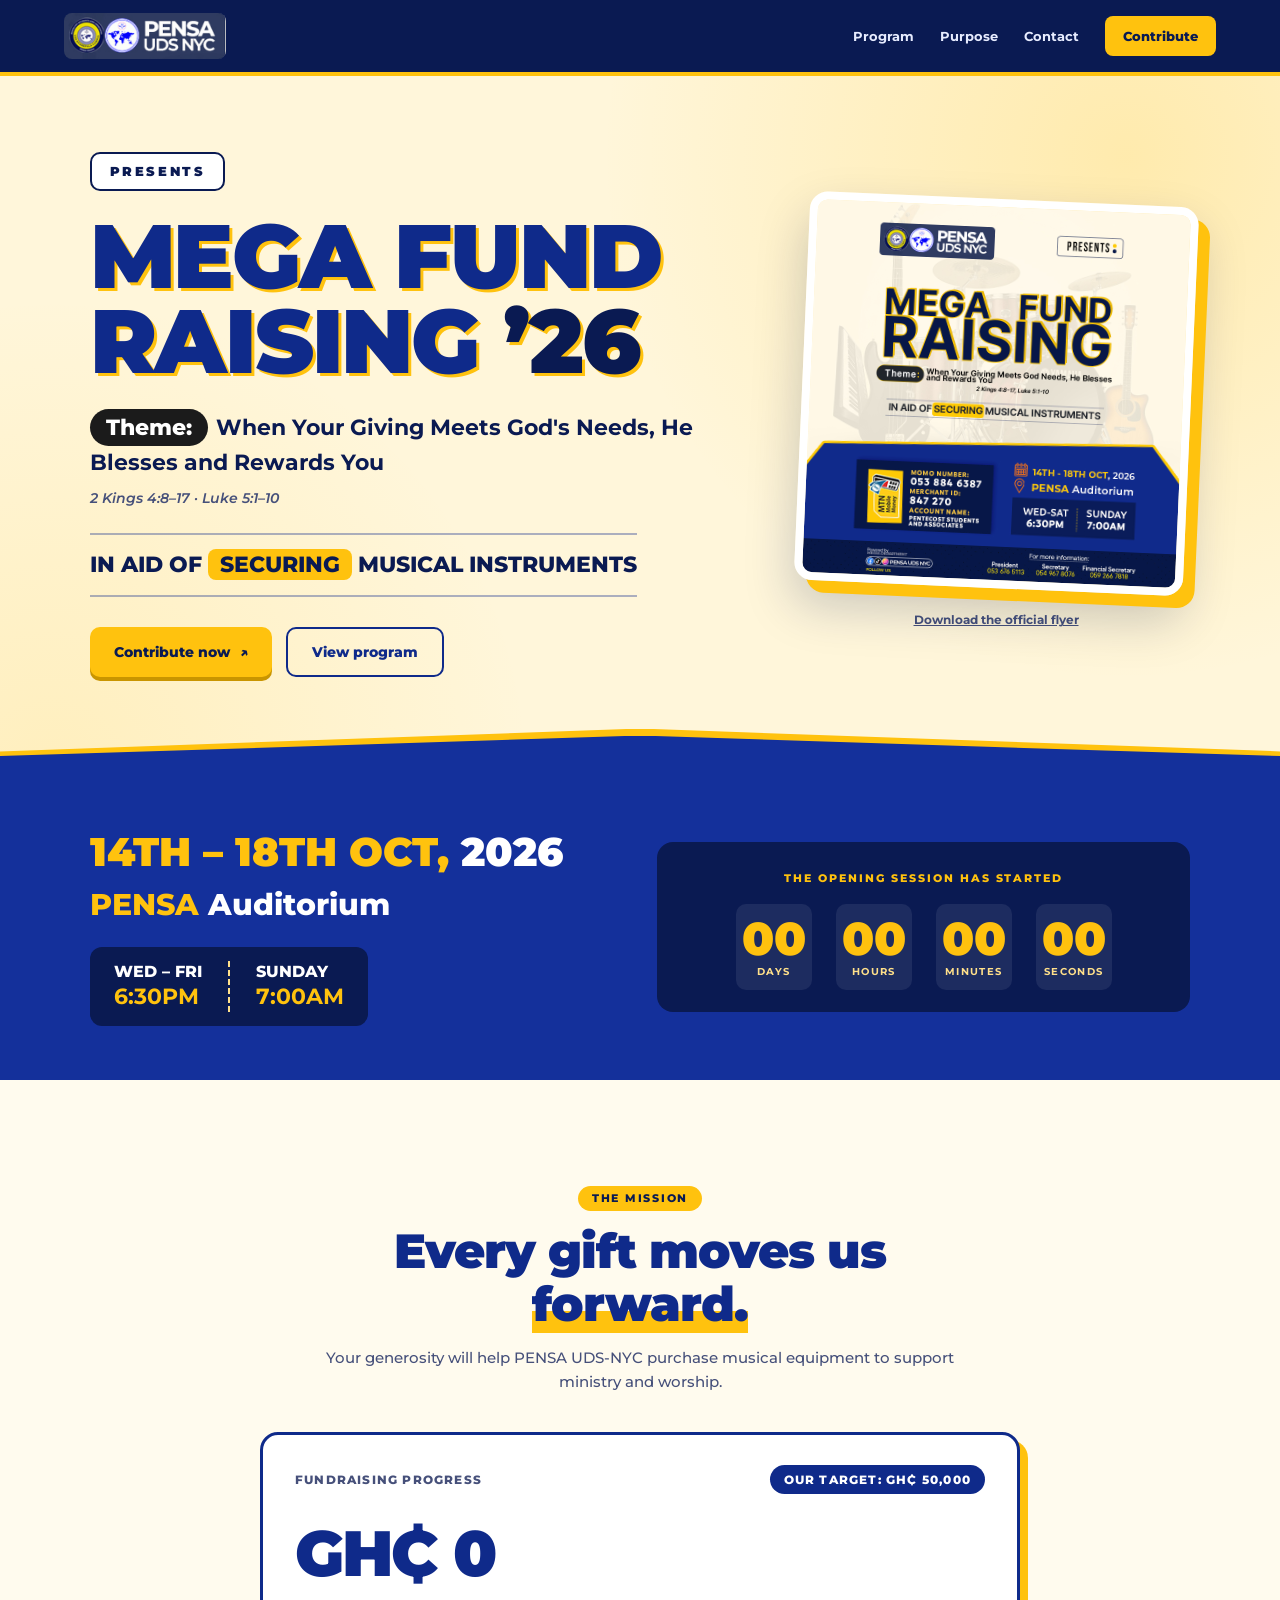
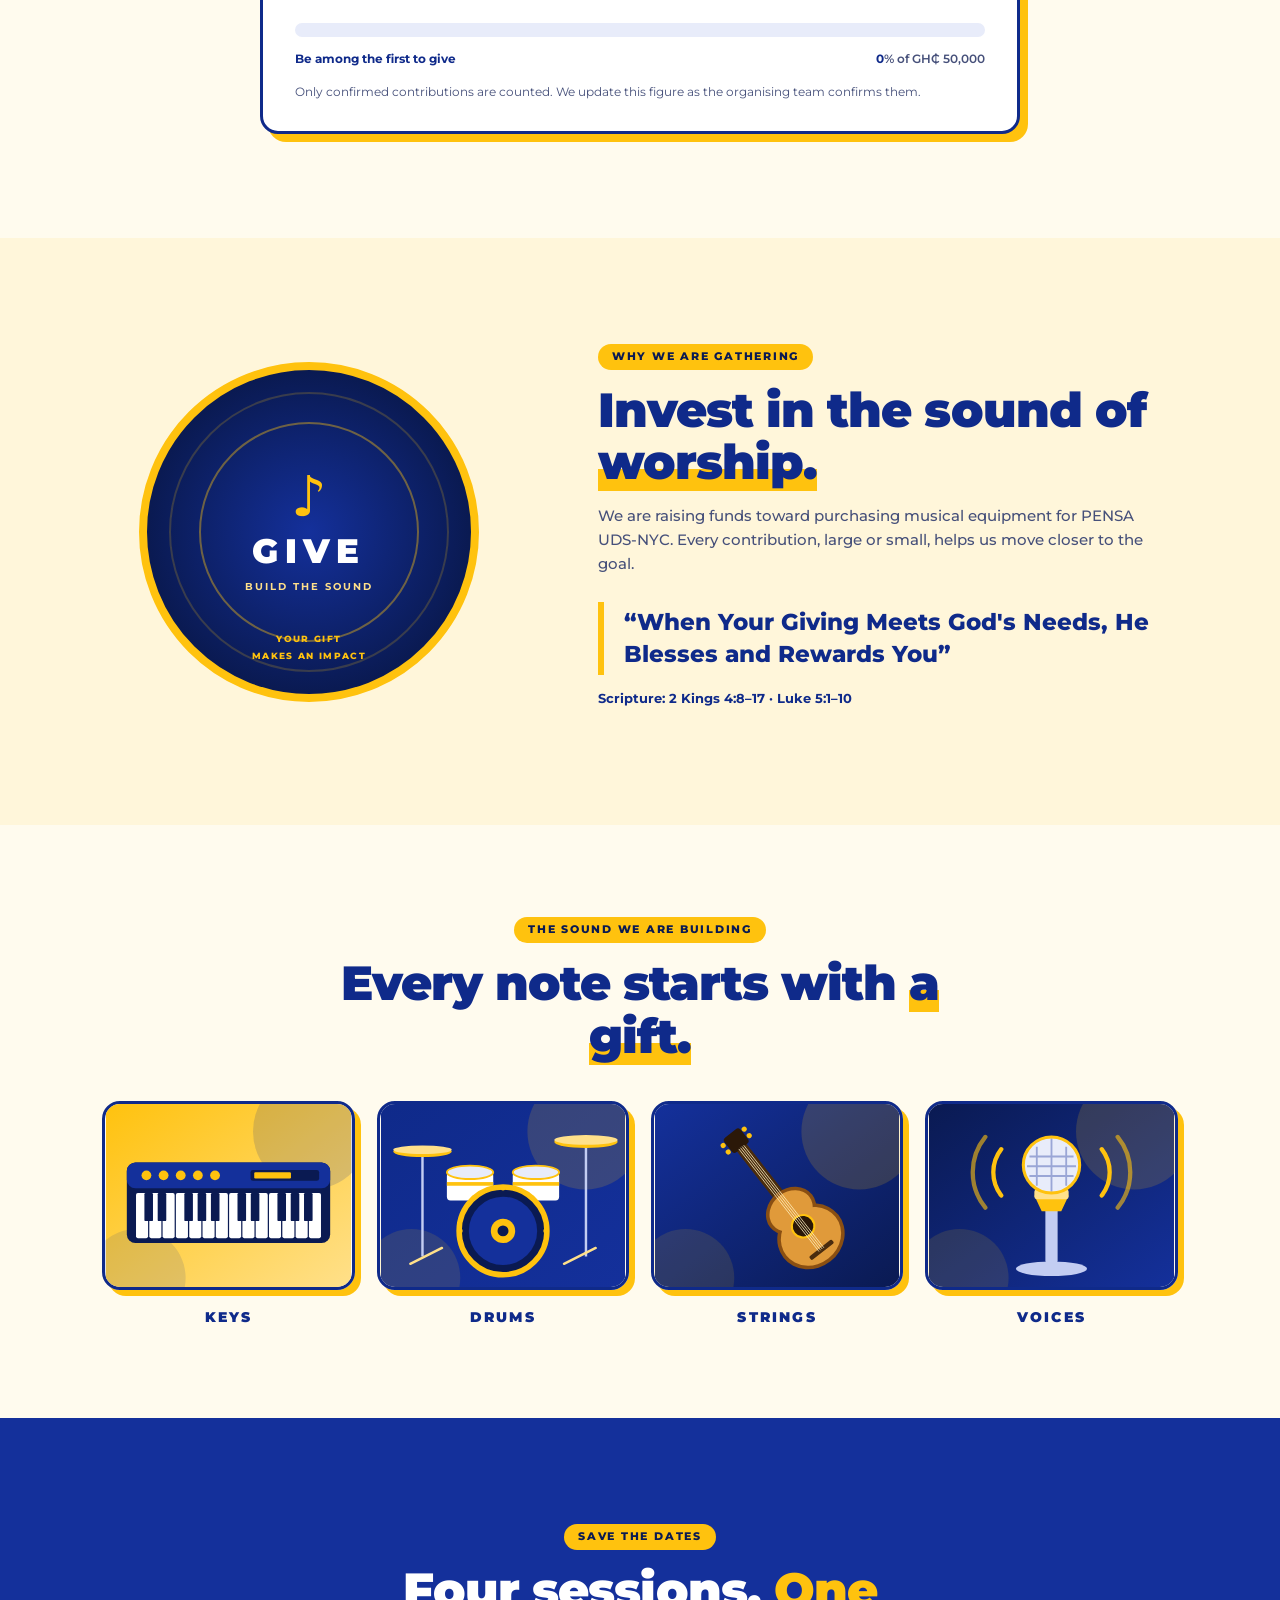
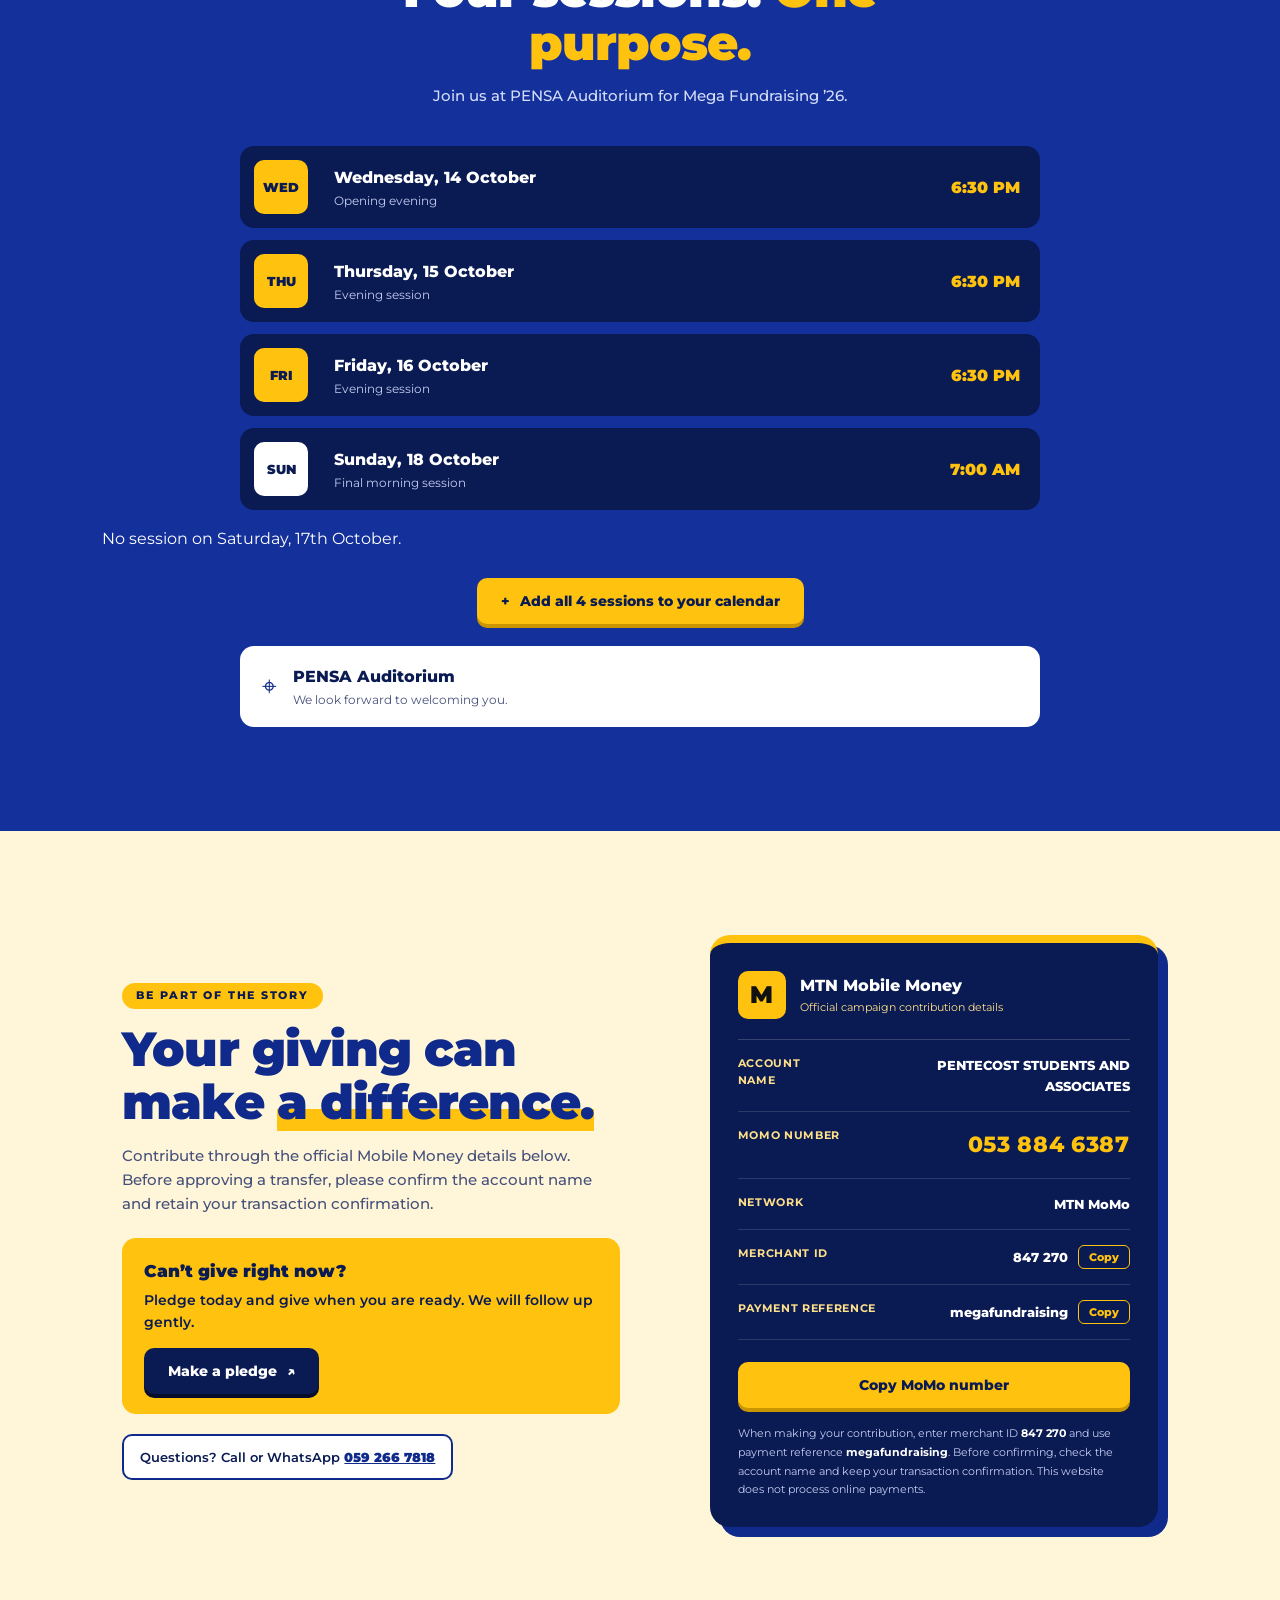
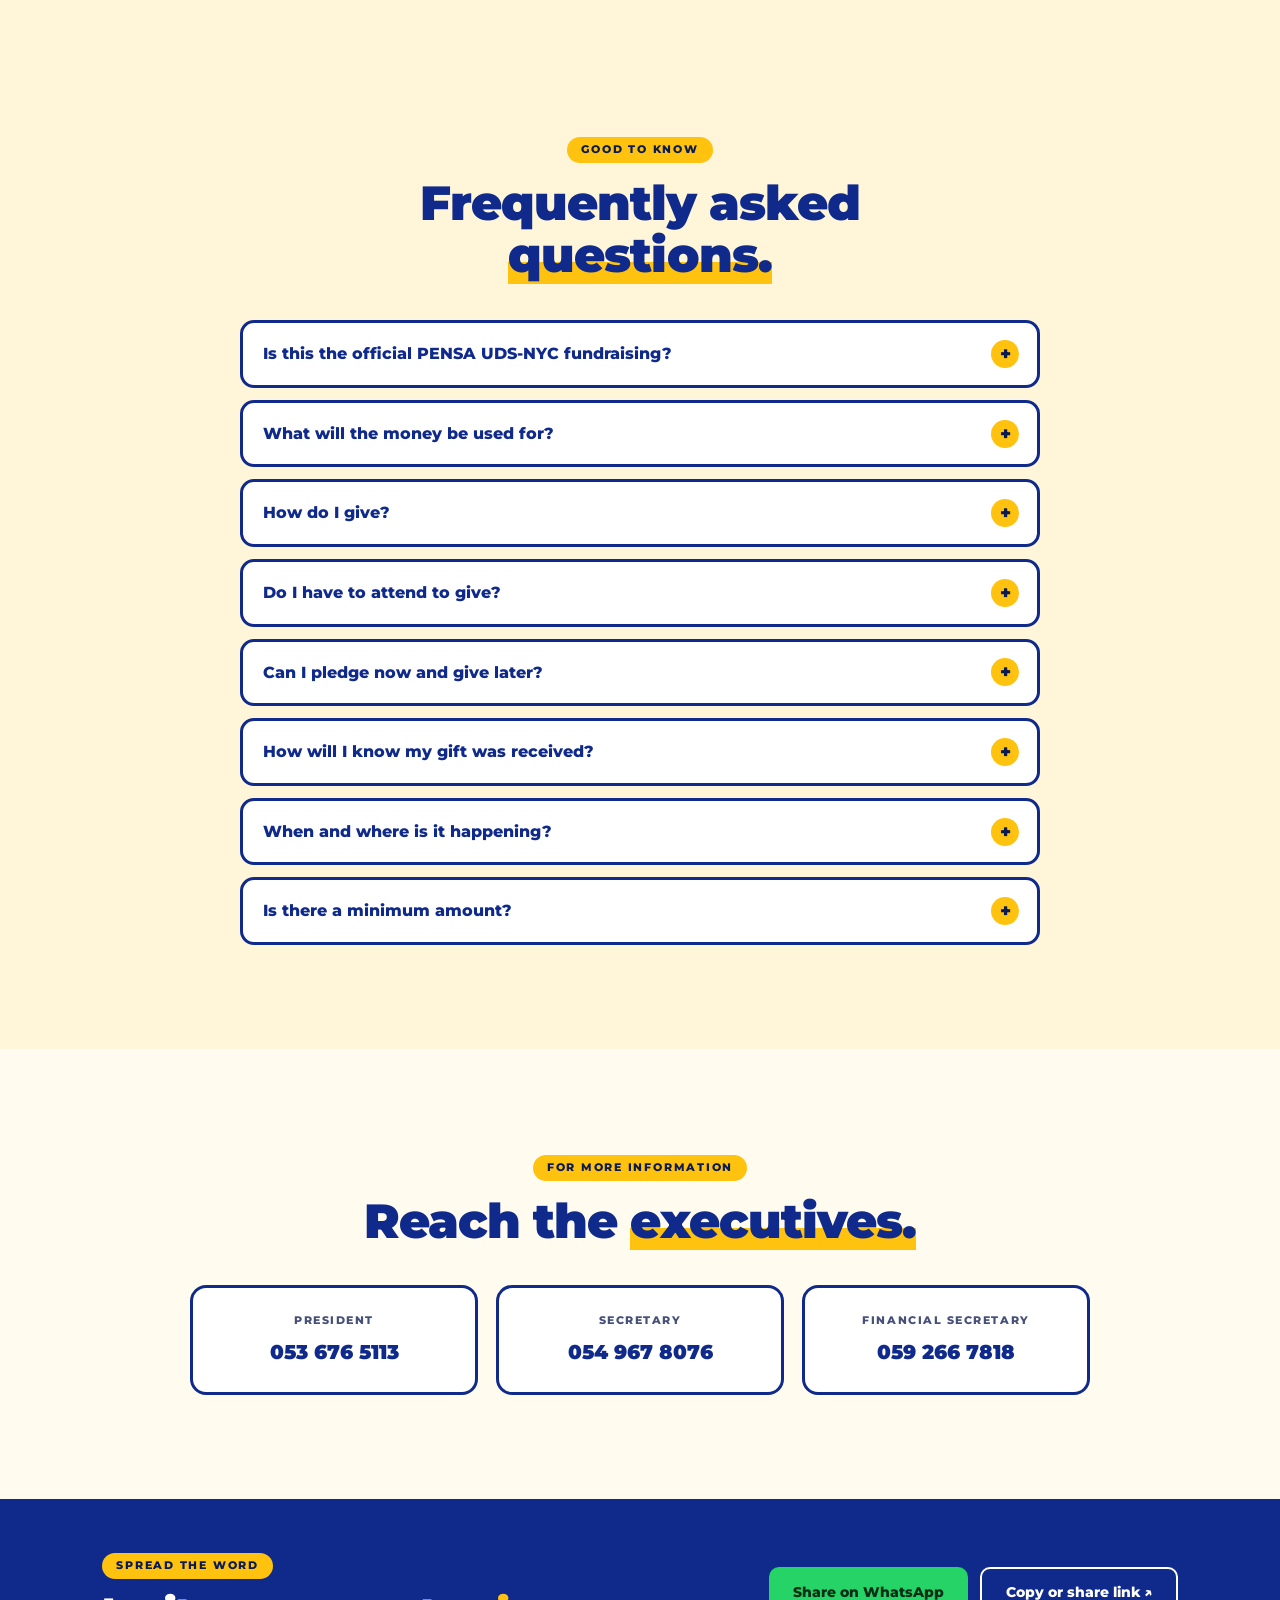
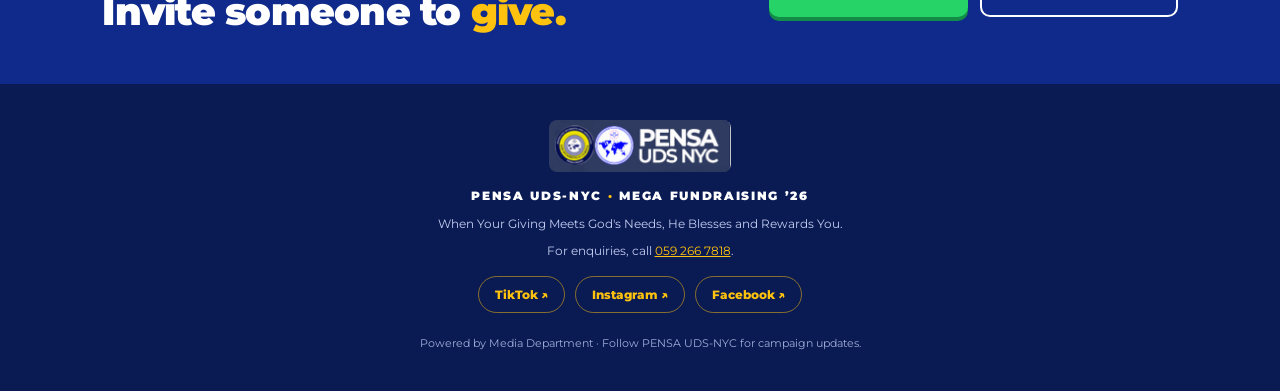
==== commit 08ecde98: "Add files via upload" ====
--- a/index.html
+++ b/index.html
@@ -5,8 +5,21 @@
   <meta name="viewport" content="width=device-width, initial-scale=1">
   <meta name="theme-color" content="#0a1a52">
   <meta name="description" content="Support PENSA UDS-NYC Mega Fundraising ’26 to help purchase musical equipment. 14–18 October 2026 at PENSA Auditorium.">
+  <link rel="canonical" href="https://pensaudsnyc.github.io/pensa-mega-fundraising-26/">
+  <meta property="og:type" content="website">
+  <meta property="og:site_name" content="PENSA UDS-NYC">
+  <meta property="og:url" content="https://pensaudsnyc.github.io/pensa-mega-fundraising-26/">
   <meta property="og:title" content="Mega Fundraising ’26 | PENSA UDS-NYC">
-  <meta property="og:description" content="When Your Giving Meets God's Needs, He Blesses and Rewards You.">
+  <meta property="og:description" content="14th–18th October 2026 at PENSA Auditorium, in aid of securing musical instruments. When Your Giving Meets God's Needs, He Blesses and Rewards You.">
+  <meta property="og:image" content="https://pensaudsnyc.github.io/pensa-mega-fundraising-26/assets/og-preview.jpg">
+  <meta property="og:image:type" content="image/jpeg">
+  <meta property="og:image:width" content="1200">
+  <meta property="og:image:height" content="630">
+  <meta property="og:image:alt" content="Mega Fundraising ’26 by PENSA UDS-NYC, 14th to 18th October 2026 at PENSA Auditorium">
+  <meta name="twitter:card" content="summary_large_image">
+  <meta name="twitter:title" content="Mega Fundraising ’26 | PENSA UDS-NYC">
+  <meta name="twitter:description" content="14th–18th October 2026 at PENSA Auditorium, in aid of securing musical instruments.">
+  <meta name="twitter:image" content="https://pensaudsnyc.github.io/pensa-mega-fundraising-26/assets/og-preview.jpg">
   <title>Mega Fundraising ’26 | PENSA UDS-NYC</title>
   <link rel="preconnect" href="https://fonts.googleapis.com">
   <link rel="preconnect" href="https://fonts.gstatic.com" crossorigin>
@@ -40,7 +53,7 @@
       <div>
         <div class="band-date">14TH – 18TH OCT, <span>2026</span></div>
         <div class="band-venue"><span>PENSA</span> Auditorium</div>
-        <div class="times"><div>WED – SAT<b>6:30PM</b></div><div>SUNDAY<b>7:00AM</b></div></div>
+        <div class="times"><div>WED – FRI<b>6:30PM</b></div><div>SUNDAY<b>7:00AM</b></div></div>
       </div>
       <div class="countdown" data-event="2026-10-14T18:30:00+00:00"><span class="countdown-label">COUNTDOWN TO THE OPENING SESSION</span><div class="countdown-grid"><div><strong data-days>--</strong><small>DAYS</small></div><div><strong data-hours>--</strong><small>HOURS</small></div><div><strong data-minutes>--</strong><small>MINUTES</small></div><div><strong data-seconds>--</strong><small>SECONDS</small></div></div></div>
     </div>
@@ -57,14 +70,14 @@
 <figure><img src="assets/instruments/guitar.svg" alt="Illustration of an acoustic guitar" width="400" height="300" loading="lazy"><figcaption>Strings</figcaption></figure>
 <figure><img src="assets/instruments/mic.svg" alt="Illustration of a microphone with sound waves" width="400" height="300" loading="lazy"><figcaption>Voices</figcaption></figure>
 </div></section>
-<section id="program" class="program-section"><div class="section-heading"><span class="section-kicker">SAVE THE DATES</span><h2>Five days. <span>One purpose.</span></h2><p>Join us at PENSA Auditorium for Mega Fundraising ’26.</p></div>
+<section id="program" class="program-section"><div class="section-heading"><span class="section-kicker">SAVE THE DATES</span><h2>Four sessions. <span>One purpose.</span></h2><p>Join us at PENSA Auditorium for Mega Fundraising ’26.</p></div>
 <div class="schedule">
 <article class="schedule-item"><span class="day">WED</span><div><strong>Wednesday, 14 October</strong><small>Opening evening</small></div><time>6:30 PM</time></article>
 <article class="schedule-item"><span class="day">THU</span><div><strong>Thursday, 15 October</strong><small>Evening session</small></div><time>6:30 PM</time></article>
 <article class="schedule-item"><span class="day">FRI</span><div><strong>Friday, 16 October</strong><small>Evening session</small></div><time>6:30 PM</time></article>
-<article class="schedule-item"><span class="day">SAT</span><div><strong>Saturday, 17 October</strong><small>Evening session</small></div><time>6:30 PM</time></article>
 <article class="schedule-item sunday"><span class="day">SUN</span><div><strong>Sunday, 18 October</strong><small>Final morning session</small></div><time>7:00 AM</time></article></div>
-<div class="program-cta"><a class="btn btn-gold" href="assets/mega-fundraising-26.ics" download="Mega-Fundraising-26.ics"><span aria-hidden="true">+</span> Add all 5 sessions to your calendar</a></div><div class="venue-line"><span aria-hidden="true">⌖</span><div><strong>PENSA Auditorium</strong><small>We look forward to welcoming you.</small></div></div>
+<p class="schedule-note">No session on Saturday, 17th October.</p>
+<div class="program-cta"><a class="btn btn-gold" href="assets/mega-fundraising-26.ics" download="Mega-Fundraising-26.ics"><span aria-hidden="true">+</span> Add all 4 sessions to your calendar</a></div><div class="venue-line"><span aria-hidden="true">⌖</span><div><strong>PENSA Auditorium</strong><small>We look forward to welcoming you.</small></div></div>
 </section>
 <section id="contribute" class="contribute-section"><div class="contribute-copy"><span class="section-kicker">BE PART OF THE STORY</span><h2>Your giving can make <span>a difference.</span></h2><p>Contribute through the official Mobile Money details below. Before approving a transfer, please confirm the account name and retain your transaction confirmation.</p><div class="pledge-box"><strong>Can’t give right now?</strong><p>Pledge today and give when you are ready. We will follow up gently.</p><a class="btn btn-gold" data-pledge-link href="https://docs.google.com/forms/d/10XDHT6JC_hMSRO6arjjvWpbvuRdxy5zmkfPhGguwsmo/viewform" target="_blank" rel="noopener noreferrer">Make a pledge <span aria-hidden="true">↗</span></a></div><div class="contact-chip">Questions? Call or WhatsApp <a href="https://wa.me/233592667818">059 266 7818</a></div></div>
 <div class="momo-card"><div class="momo-head"><span class="momo-icon">M</span><div><strong>MTN Mobile Money</strong><small>Official campaign contribution details</small></div></div><div class="momo-row"><span>Account name</span><strong>PENTECOST STUDENTS AND ASSOCIATES</strong></div><div class="momo-row"><span>MoMo number</span><strong class="momo-number">053 884 6387</strong></div><div class="momo-row"><span>Network</span><strong>MTN MoMo</strong></div><div class="momo-row copy-detail-row"><span>Merchant ID</span><strong>847 270 <button class="copy-detail" type="button" data-copy="847270" aria-label="Copy merchant ID">Copy</button></strong></div><div class="momo-row copy-detail-row"><span>Payment reference</span><strong>megafundraising <button class="copy-detail" type="button" data-copy="megafundraising" aria-label="Copy payment reference">Copy</button></strong></div><button class="btn btn-gold copy-number" data-copy="0538846387">Copy MoMo number</button><p class="momo-warning">When making your contribution, enter merchant ID <strong>847 270</strong> and use payment reference <strong>megafundraising</strong>. Before confirming, check the account name and keep your transaction confirmation. This website does not process online payments.</p></div></section>
@@ -76,7 +89,7 @@
 <details><summary>Do I have to attend to give?</summary><p>No. You can give from anywhere using the MoMo details, and you are also welcome to join us at PENSA Auditorium.</p></details>
 <details class="pledge-faq"><summary>Can I pledge now and give later?</summary><p>Yes. Use the “Make a pledge” button in the contribution section to tell us how much you plan to give and when.</p></details>
 <details><summary>How will I know my gift was received?</summary><p>Keep the MoMo confirmation message from your transaction. The progress bar on this page is updated once the organising team has confirmed contributions. If you need to check on a specific gift, contact the Financial Secretary.</p></details>
-<details><summary>When and where is it happening?</summary><p>14th to 18th October 2026 at PENSA Auditorium. Wednesday to Saturday sessions start at 6:30 PM, and Sunday’s session starts at 7:00 AM.</p></details>
+<details><summary>When and where is it happening?</summary><p>14th to 18th October 2026 at PENSA Auditorium. Wednesday, Thursday and Friday sessions start at 6:30 PM, and Sunday’s session starts at 7:00 AM. There is no session on Saturday, 17th October.</p></details>
 <details><summary>Is there a minimum amount?</summary><p>Every contribution, large or small, is welcome and helps us move closer to the goal.</p></details>
 </div></section>
 <section id="contact" class="contacts-section"><div class="section-heading"><span class="section-kicker">FOR MORE INFORMATION</span><h2>Reach the <span>executives.</span></h2></div>
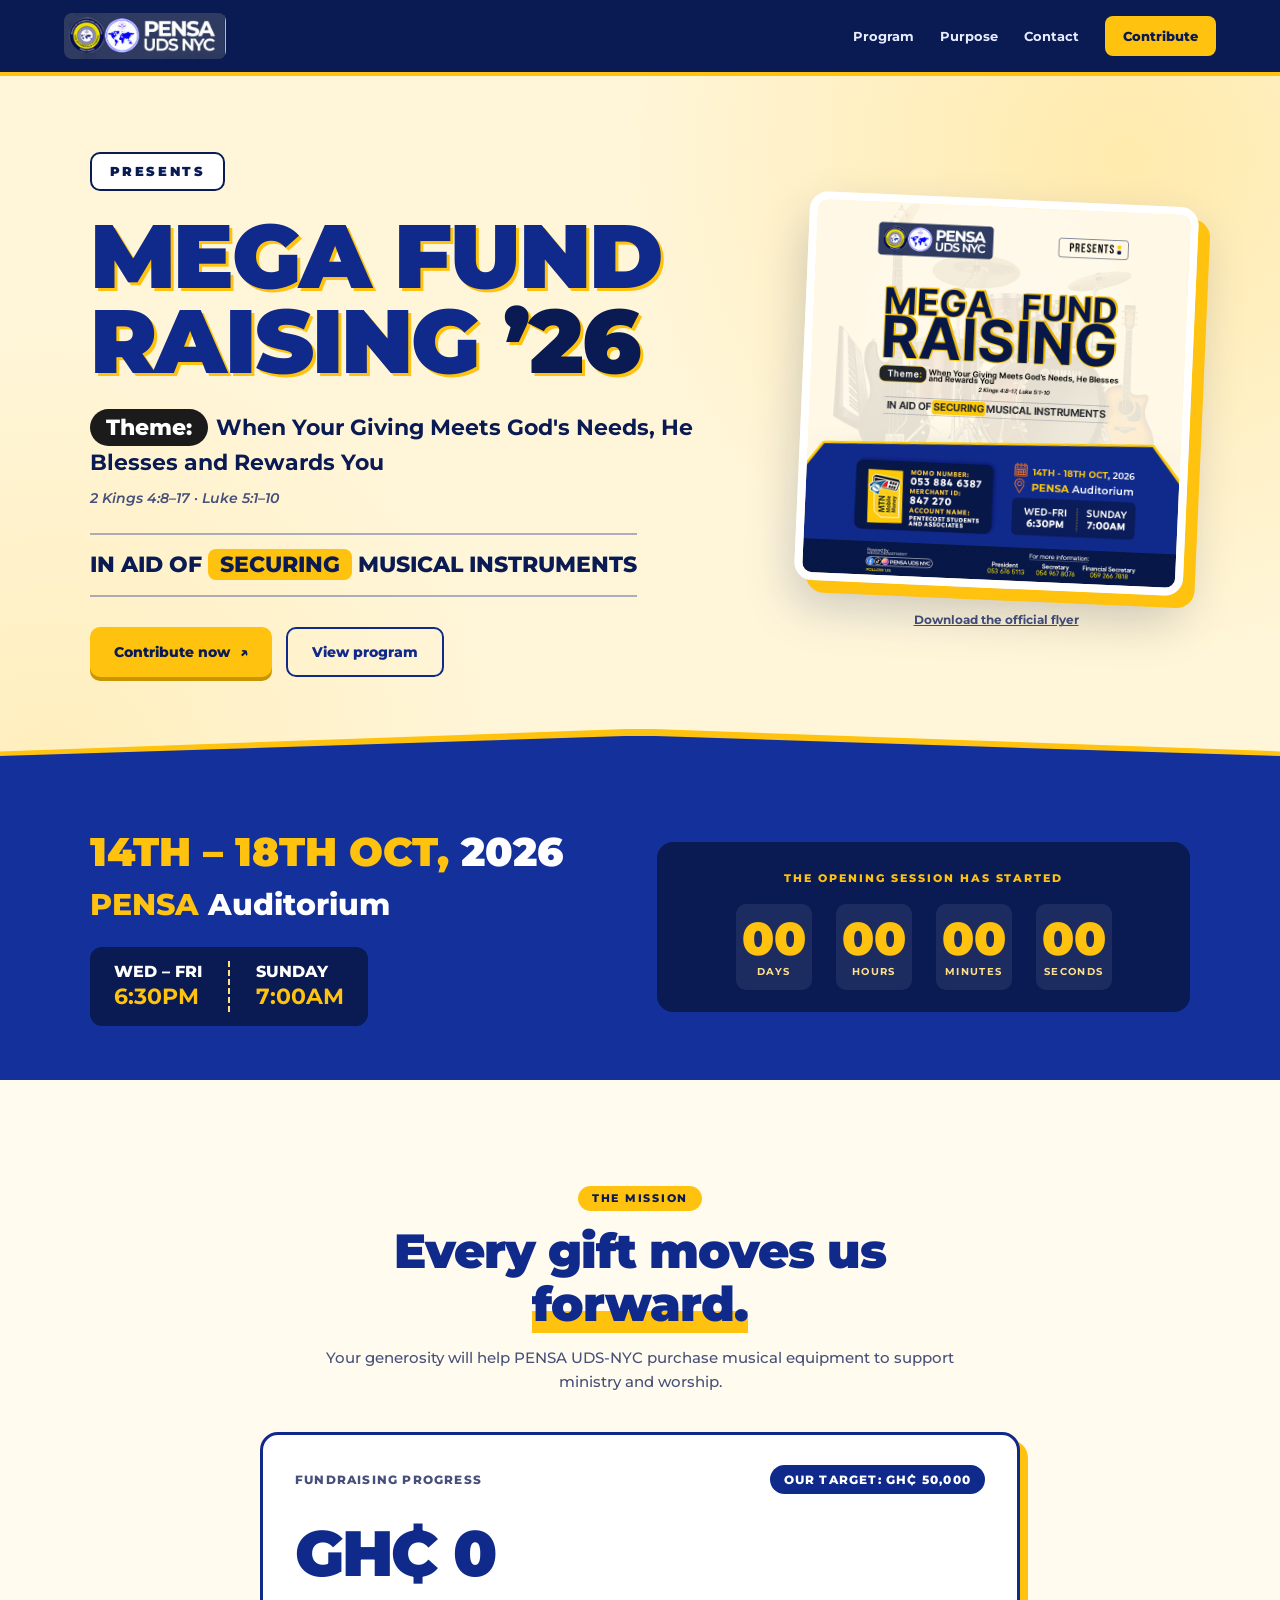
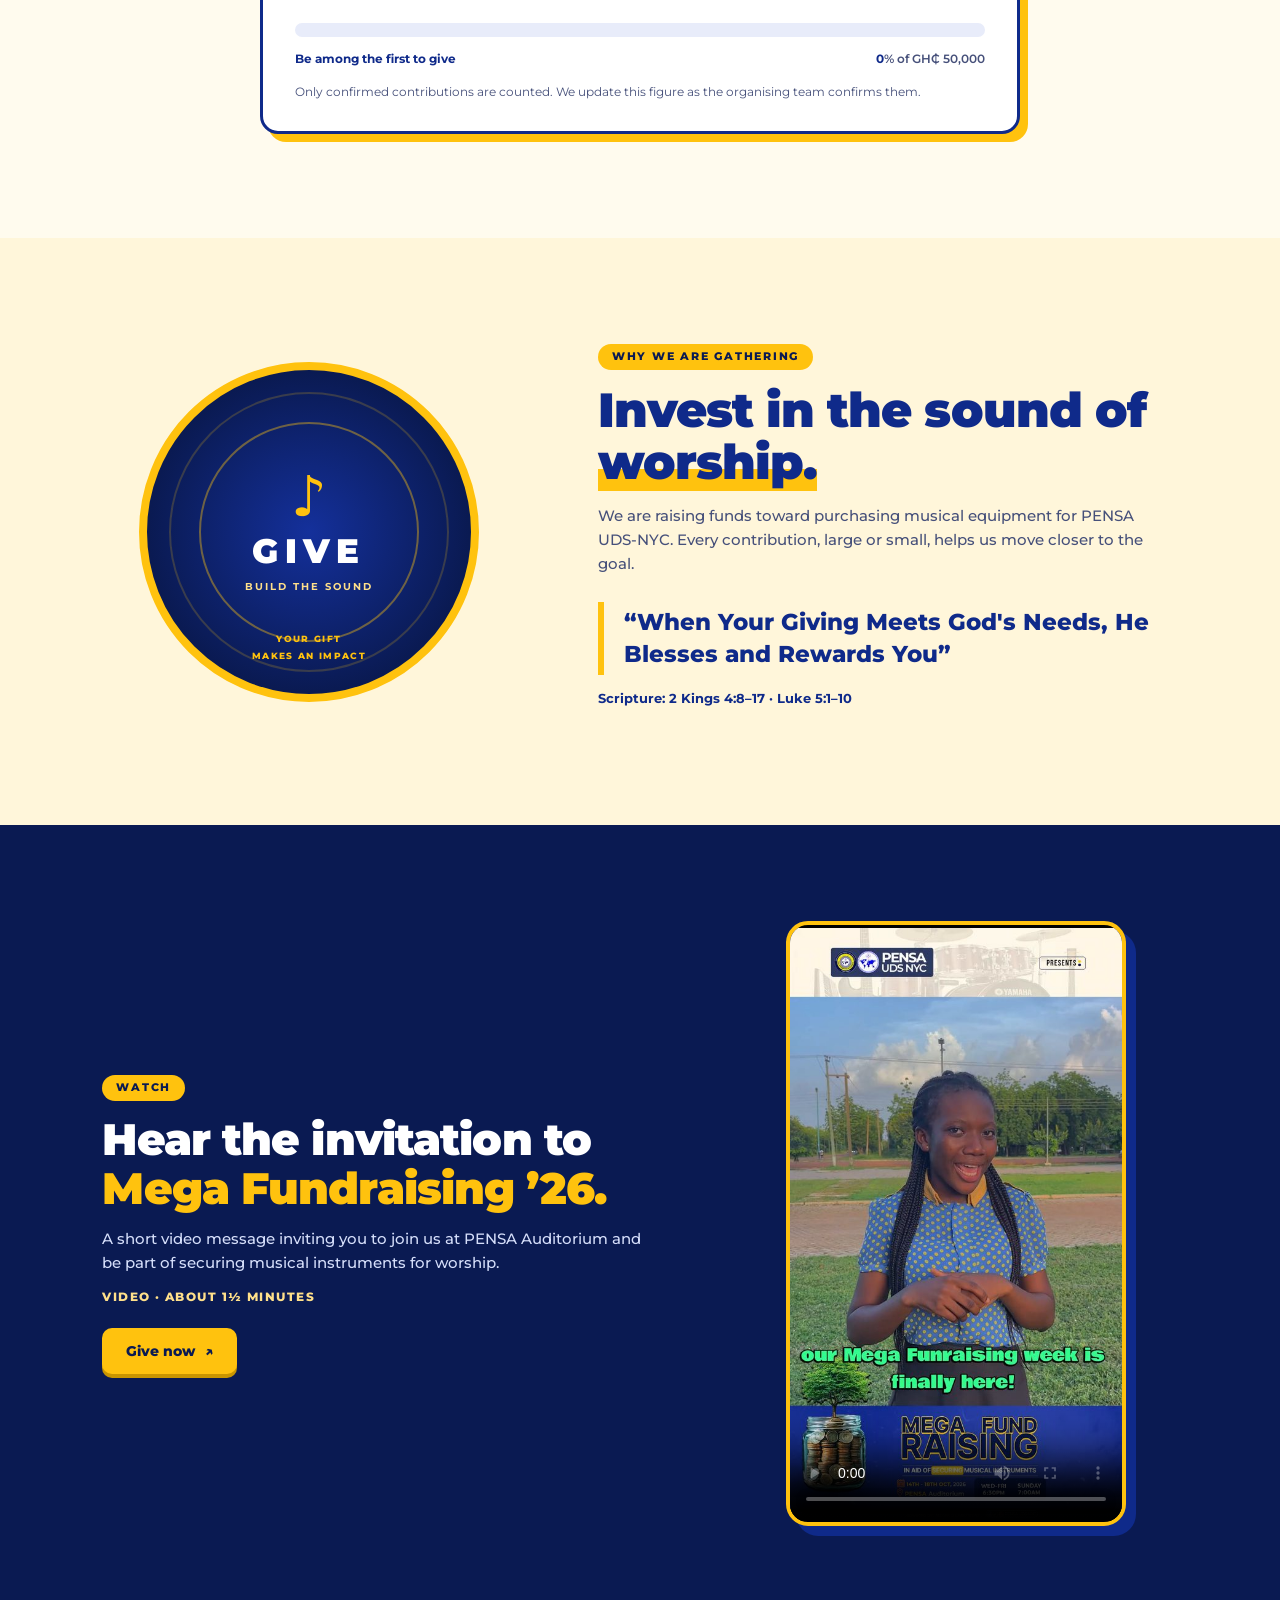
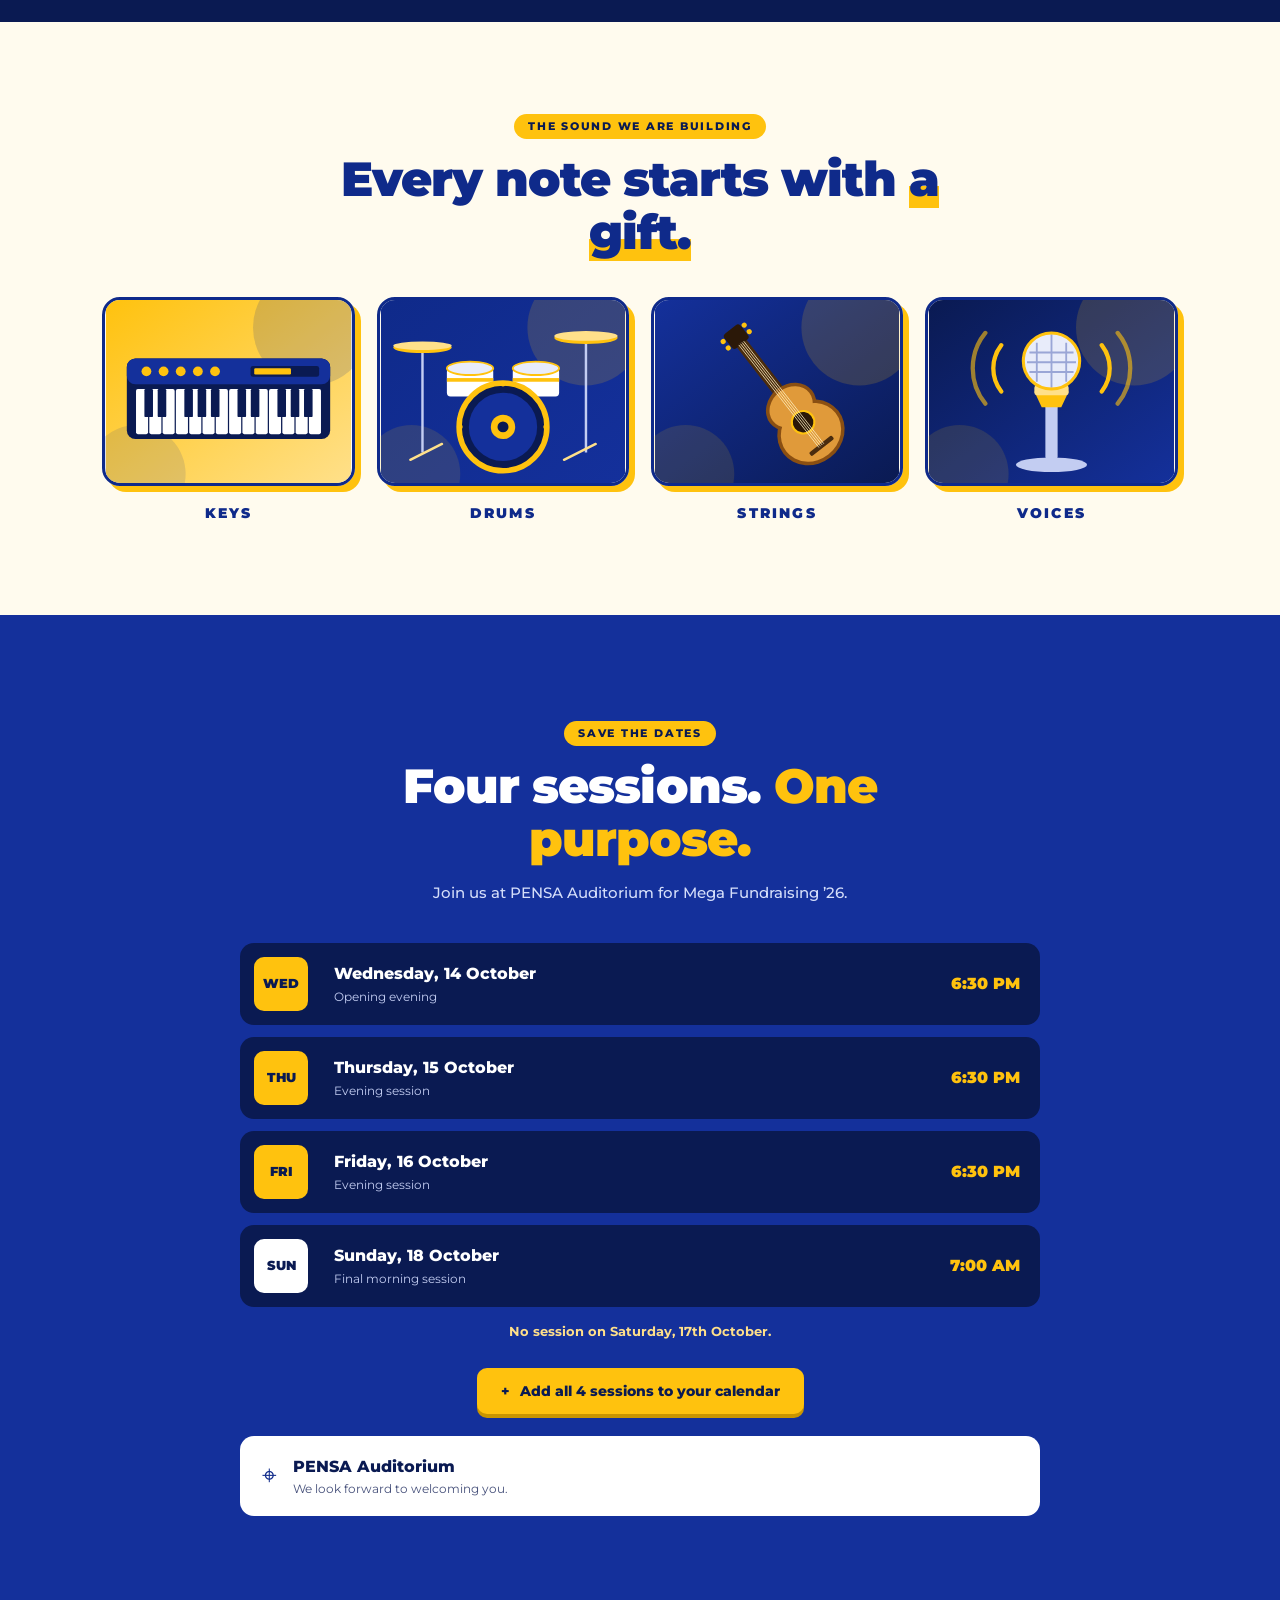
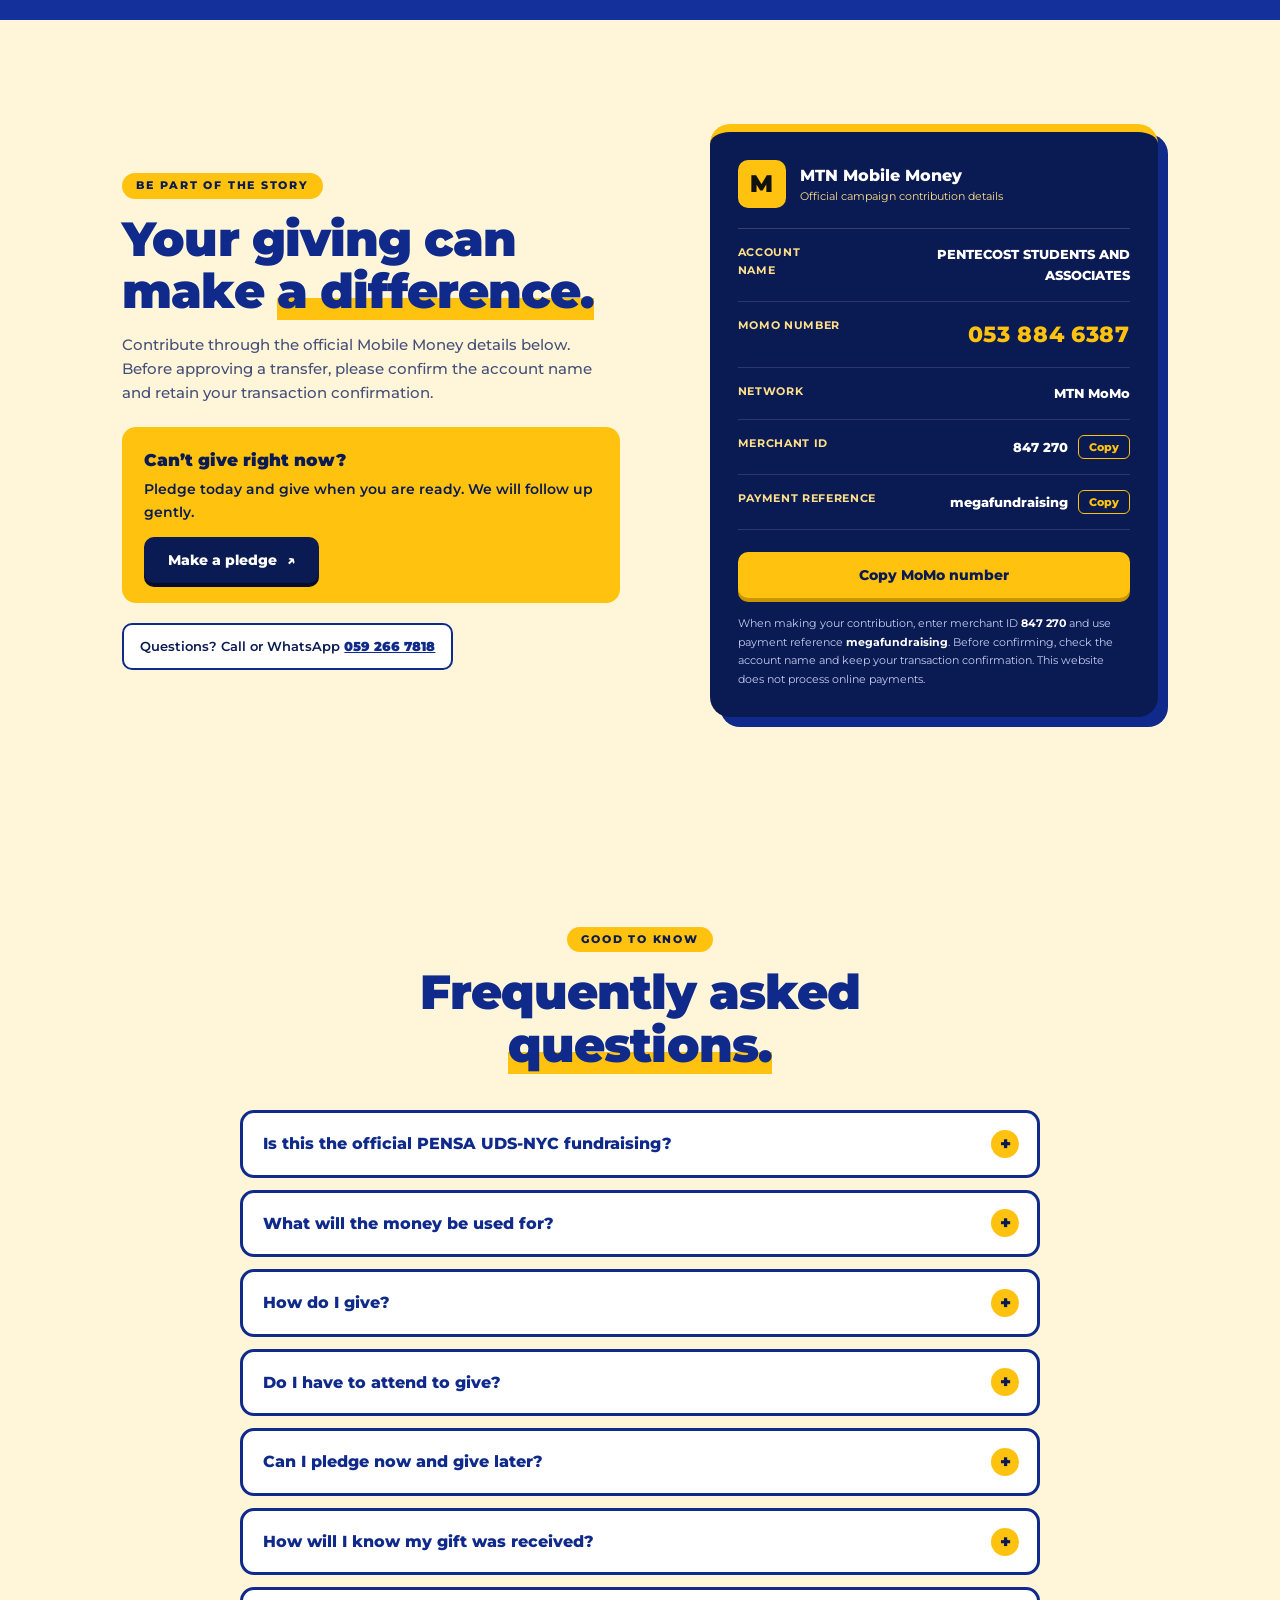
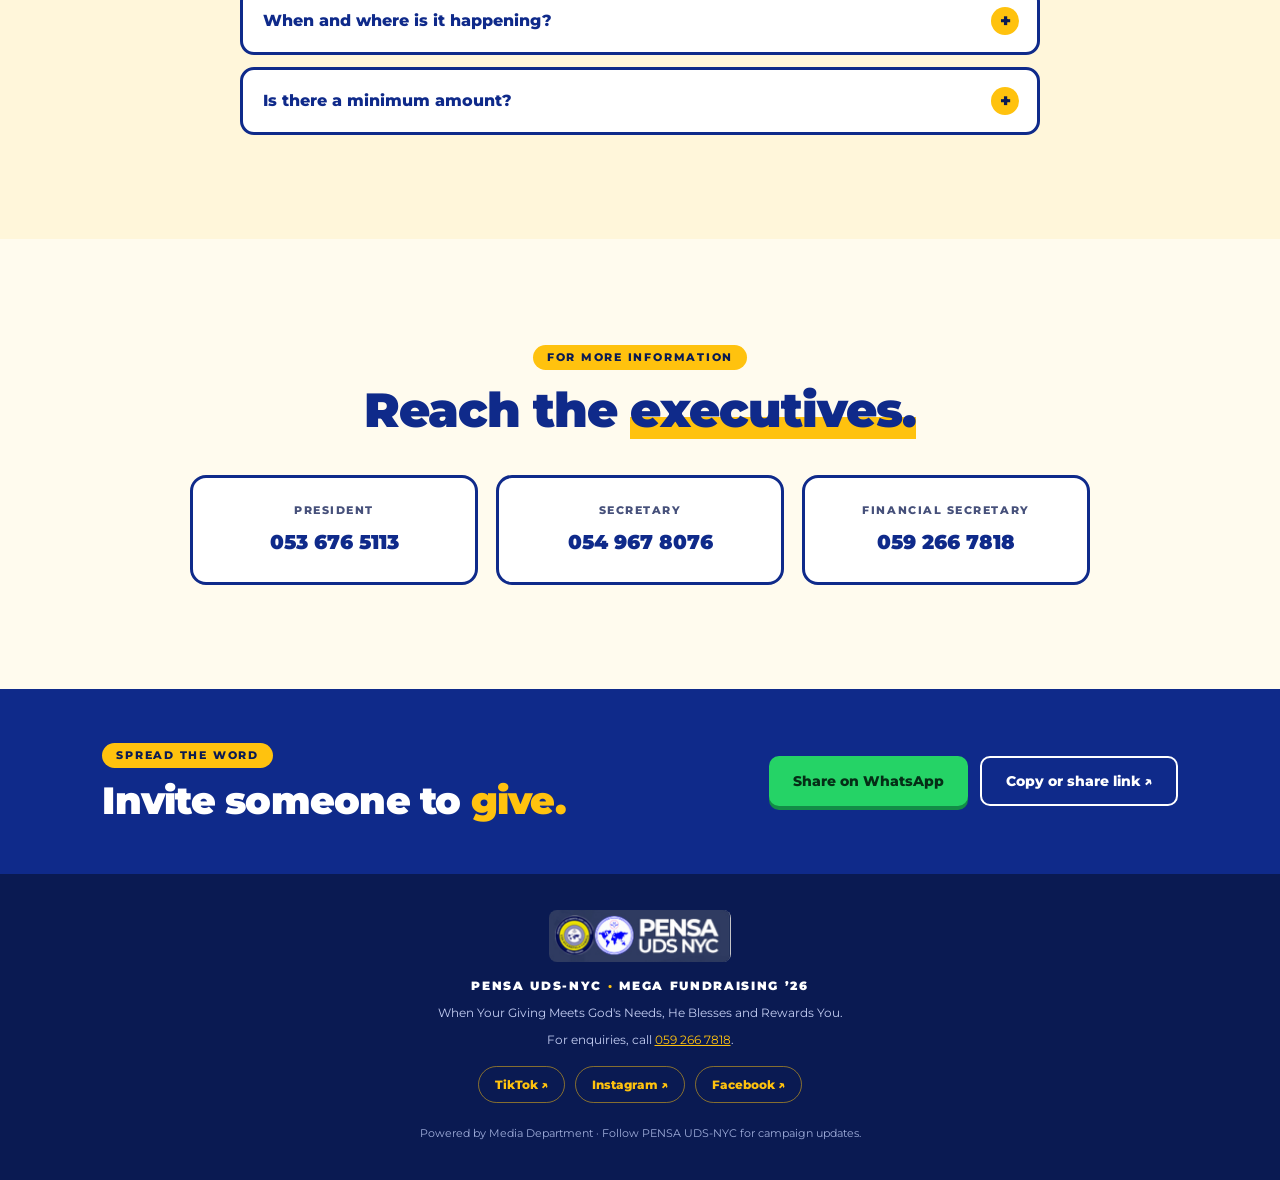
==== commit c18c5996: "Add files via upload" ====
--- a/index.html
+++ b/index.html
@@ -11,7 +11,7 @@
   <meta property="og:url" content="https://pensaudsnyc.github.io/pensa-mega-fundraising-26/">
   <meta property="og:title" content="Mega Fundraising ’26 | PENSA UDS-NYC">
   <meta property="og:description" content="14th–18th October 2026 at PENSA Auditorium, in aid of securing musical instruments. When Your Giving Meets God's Needs, He Blesses and Rewards You.">
-  <meta property="og:image" content="https://pensaudsnyc.github.io/pensa-mega-fundraising-26/assets/og-preview.jpg">
+  <meta property="og:image" content="https://pensaudsnyc.github.io/pensa-mega-fundraising-26/assets/og-preview.jpg?v=2">
   <meta property="og:image:type" content="image/jpeg">
   <meta property="og:image:width" content="1200">
   <meta property="og:image:height" content="630">
@@ -19,13 +19,13 @@
   <meta name="twitter:card" content="summary_large_image">
   <meta name="twitter:title" content="Mega Fundraising ’26 | PENSA UDS-NYC">
   <meta name="twitter:description" content="14th–18th October 2026 at PENSA Auditorium, in aid of securing musical instruments.">
-  <meta name="twitter:image" content="https://pensaudsnyc.github.io/pensa-mega-fundraising-26/assets/og-preview.jpg">
+  <meta name="twitter:image" content="https://pensaudsnyc.github.io/pensa-mega-fundraising-26/assets/og-preview.jpg?v=2">
   <title>Mega Fundraising ’26 | PENSA UDS-NYC</title>
   <link rel="preconnect" href="https://fonts.googleapis.com">
   <link rel="preconnect" href="https://fonts.gstatic.com" crossorigin>
   <link href="https://fonts.googleapis.com/css2?family=Montserrat:wght@500;600;700;800;900&display=swap" rel="stylesheet">
-  <link rel="stylesheet" href="assets/style.css?v=4">
-  <script defer src="assets/script.js?v=4"></script>
+  <link rel="stylesheet" href="assets/style.css?v=7">
+  <script defer src="assets/script.js?v=7"></script>
 </head>
 <body>
 <header class="site-header">
@@ -44,8 +44,8 @@
       <div class="hero-actions"><a class="btn btn-gold" href="#contribute">Contribute now <span aria-hidden="true">↗</span></a><a class="btn btn-outline" href="#program">View program</a></div>
     </div>
     <figure class="hero-flyer">
-      <img src="assets/mega-fundraising-flyer.jpg" alt="Official Mega Fund Raising flyer: 14th to 18th October 2026 at PENSA Auditorium" width="800" height="800">
-      <figcaption><a href="assets/mega-fundraising-flyer.jpg" download>Download the official flyer</a></figcaption>
+      <img src="assets/mega-fundraising-flyer.jpg?v=2" alt="Official Mega Fund Raising flyer: 14th to 18th October 2026 at PENSA Auditorium" width="800" height="800">
+      <figcaption><a href="assets/mega-fundraising-flyer.jpg?v=2" download>Download the official flyer</a></figcaption>
     </figure>
   </div>
   <div class="hero-band">
@@ -63,6 +63,8 @@
 <div class="goal-card" data-goal-card><div class="goal-top"><span>FUNDRAISING PROGRESS</span><span class="goal-badge">OUR TARGET: GH₵ <span data-goal-text>50,000</span></span></div><div class="goal-number">GH₵ <span data-raised>0</span></div><div class="progress-track" role="progressbar" aria-label="Fundraising progress" aria-valuemin="0" aria-valuemax="100" aria-valuenow="0"><div class="progress-fill" style="width:0%"></div></div><div class="goal-bottom"><span><strong data-progress-message>Be among the first to give</strong></span><span data-percent-wrap><strong data-percent>0</strong>% of GH₵ <span data-goal-text>50,000</span></span></div><div class="goal-note" data-goal-note>Only confirmed contributions are counted. We update this figure as the organising team confirms them.</div></div></section>
 <section id="purpose" class="purpose-section"><div class="purpose-art" aria-hidden="true"><div class="art-ring ring-one"></div><div class="art-ring ring-two"></div><div class="art-center"><span>♪</span><strong>GIVE</strong><small>BUILD THE SOUND</small></div><div class="art-caption">YOUR GIFT<br>MAKES AN IMPACT</div></div>
 <div class="purpose-copy"><span class="section-kicker">WHY WE ARE GATHERING</span><h2>Invest in the sound of <span>worship.</span></h2><p>We are raising funds toward purchasing musical equipment for PENSA UDS-NYC. Every contribution, large or small, helps us move closer to the goal.</p><blockquote>“When Your Giving Meets God's Needs, He Blesses and Rewards You”</blockquote><p class="scripture-dark">Scripture: 2 Kings 4:8–17 · Luke 5:1–10</p></div></section>
+<section id="watch" class="watch-section" aria-labelledby="watch-title"><div class="watch-inner"><div class="watch-copy"><span class="section-kicker">WATCH</span><h2 id="watch-title">Hear the invitation to <span>Mega Fundraising ’26.</span></h2><p>A short video message inviting you to join us at PENSA Auditorium and be part of securing musical instruments for worship.</p><p class="watch-meta">Video · about 1½ minutes</p><div class="watch-actions"><a class="btn btn-gold" href="#contribute">Give now <span aria-hidden="true">↗</span></a></div></div>
+<figure class="watch-video"><video controls playsinline preload="metadata" poster="assets/video/poster.jpg?v=2" aria-label="Video invitation to Mega Fundraising ’26"><source src="assets/video/mega-fundraising-invitation.mp4?v=2" type="video/mp4">Your browser cannot play this video. <a href="assets/video/mega-fundraising-invitation.mp4?v=2">Download it here</a>.</video></figure></div></section>
 <section class="sound-section" aria-labelledby="sound-title"><div class="section-heading"><span class="section-kicker">THE SOUND WE ARE BUILDING</span><h2 id="sound-title">Every note starts with <span>a gift.</span></h2></div>
 <div class="sound-grid">
 <figure><img src="assets/instruments/keyboard.svg" alt="Illustration of a keyboard" width="400" height="300" loading="lazy"><figcaption>Keys</figcaption></figure>
--- a/assets/style.css
+++ b/assets/style.css
@@ -162,8 +162,21 @@
 .share-actions{display:flex;gap:12px;flex-wrap:wrap}
 .btn-whatsapp{background:#25d366;color:#052e16;box-shadow:0 4px 0 #128c46}
 .btn-whatsapp:hover{background:#4ee08a}
+.schedule-note{max-width:800px;margin:14px auto 0;text-align:center;font-size:13px;font-weight:700;color:var(--gold-soft)}
 .program-cta{max-width:800px;margin:26px auto 0;text-align:center}
 .program-cta .btn-gold{box-shadow:0 4px 0 #c99500;text-align:center}
+
+/* Video */
+.watch-section{background:var(--deep);color:#fff;padding:clamp(60px,8vw,96px) clamp(20px,8vw,120px)}
+.watch-inner{max-width:1100px;margin:0 auto;display:grid;grid-template-columns:1.1fr .9fr;gap:clamp(32px,7vw,90px);align-items:center}
+.watch-copy h2{font-size:clamp(28px,4vw,44px);line-height:1.12;letter-spacing:-.02em;margin:14px 0;font-weight:900;color:#fff}
+.watch-copy h2 span{color:var(--gold)}
+.watch-copy p{color:#d5defa;font-size:15px;font-weight:500;margin:0 0 8px}
+.watch-copy .watch-meta{font-size:12px;font-weight:800;letter-spacing:.12em;text-transform:uppercase;color:var(--gold-soft);margin-top:12px}
+.watch-actions{margin-top:22px}
+.watch-video{margin:0;justify-self:center;width:100%;max-width:340px}
+.watch-video video{display:block;width:100%;aspect-ratio:9/16;background:#000;border-radius:22px;border:4px solid var(--gold);box-shadow:10px 10px 0 var(--navy)}
+.watch-video a{color:var(--gold)}
 
 /* Sound gallery */
 .sound-section{padding:clamp(56px,8vw,90px) clamp(20px,8vw,120px);background:var(--paper)}
@@ -192,6 +205,6 @@
 .faq-list details p{margin:0;padding:6px 20px 20px;font-size:15px;color:var(--muted);font-weight:500}
 .faq-list details p strong{color:var(--navy)}
 
-@media(max-width:900px){.sound-grid{grid-template-columns:repeat(2,1fr)}.hero-inner{grid-template-columns:1fr}.hero-flyer{max-width:380px}.band-inner{grid-template-columns:1fr}.purpose-section,.contribute-section{grid-template-columns:1fr}.contact-grid{grid-template-columns:1fr}}
+@media(max-width:900px){.watch-inner{grid-template-columns:1fr;text-align:center}.watch-copy{order:2}.watch-video{order:1;max-width:320px}.sound-grid{grid-template-columns:repeat(2,1fr)}.hero-inner{grid-template-columns:1fr}.hero-flyer{max-width:380px}.band-inner{grid-template-columns:1fr}.purpose-section,.contribute-section{grid-template-columns:1fr}.contact-grid{grid-template-columns:1fr}}
 @media(max-width:760px){.momo-number{font-size:19px}.site-header{height:68px}.site-header nav{gap:12px}.site-header nav a:not(.nav-cta){display:none}.brand img{height:40px}.hero-flyer img{transform:none}.times{gap:16px;padding:12px 16px}.times div+div{padding-left:16px}.goal-card{padding:22px 18px}.purpose-art{height:280px;max-width:280px}.art-ring{width:190px;height:190px}.ring-two{width:240px;height:240px}.schedule-item{grid-template-columns:48px 1fr auto;gap:12px;padding:12px}.day{width:46px;height:46px;font-size:12px}.schedule-item strong{font-size:14px}.schedule-item time{font-size:14px}.share-section{align-items:flex-start;flex-direction:column}.momo-card{padding:22px 18px}.countdown-grid div{min-width:56px}}
 @media(prefers-reduced-motion:reduce){html{scroll-behavior:auto}.btn,.contact-card,.progress-fill,.sound-grid img{transition:none}}
